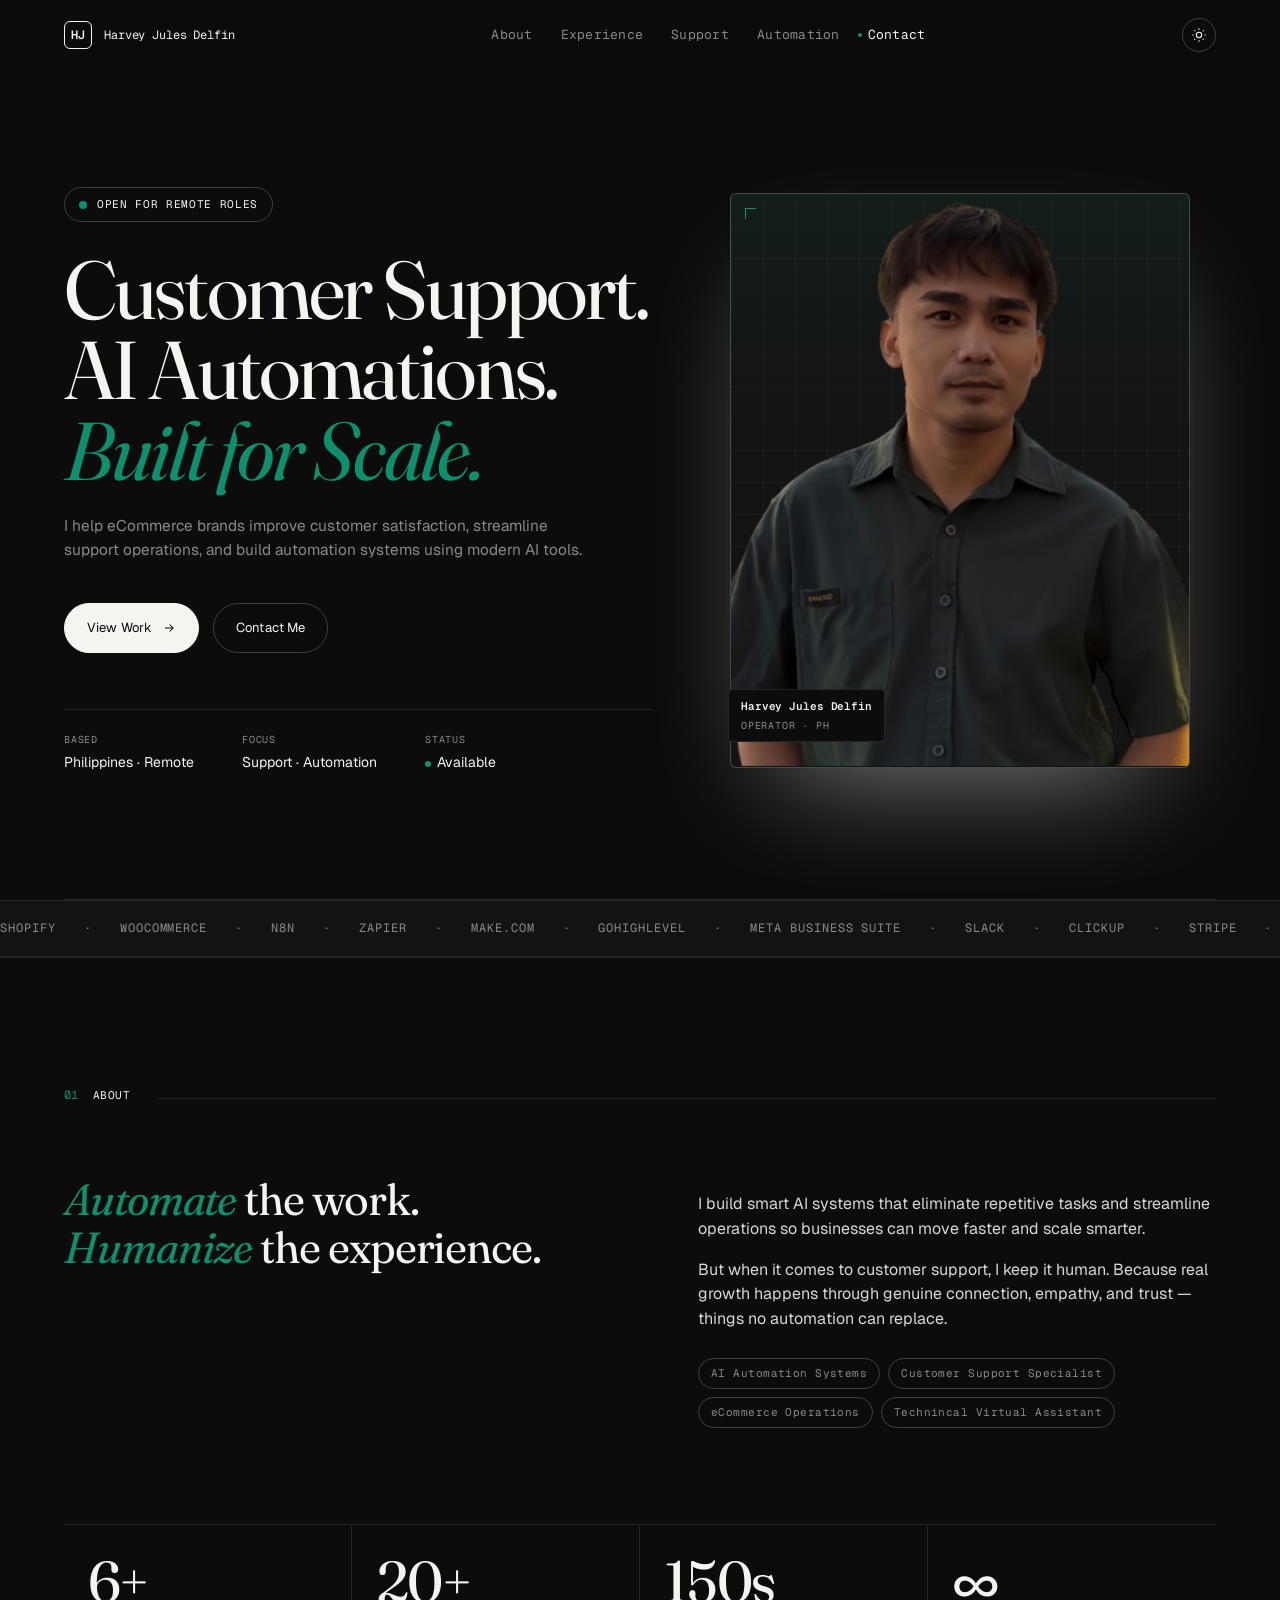
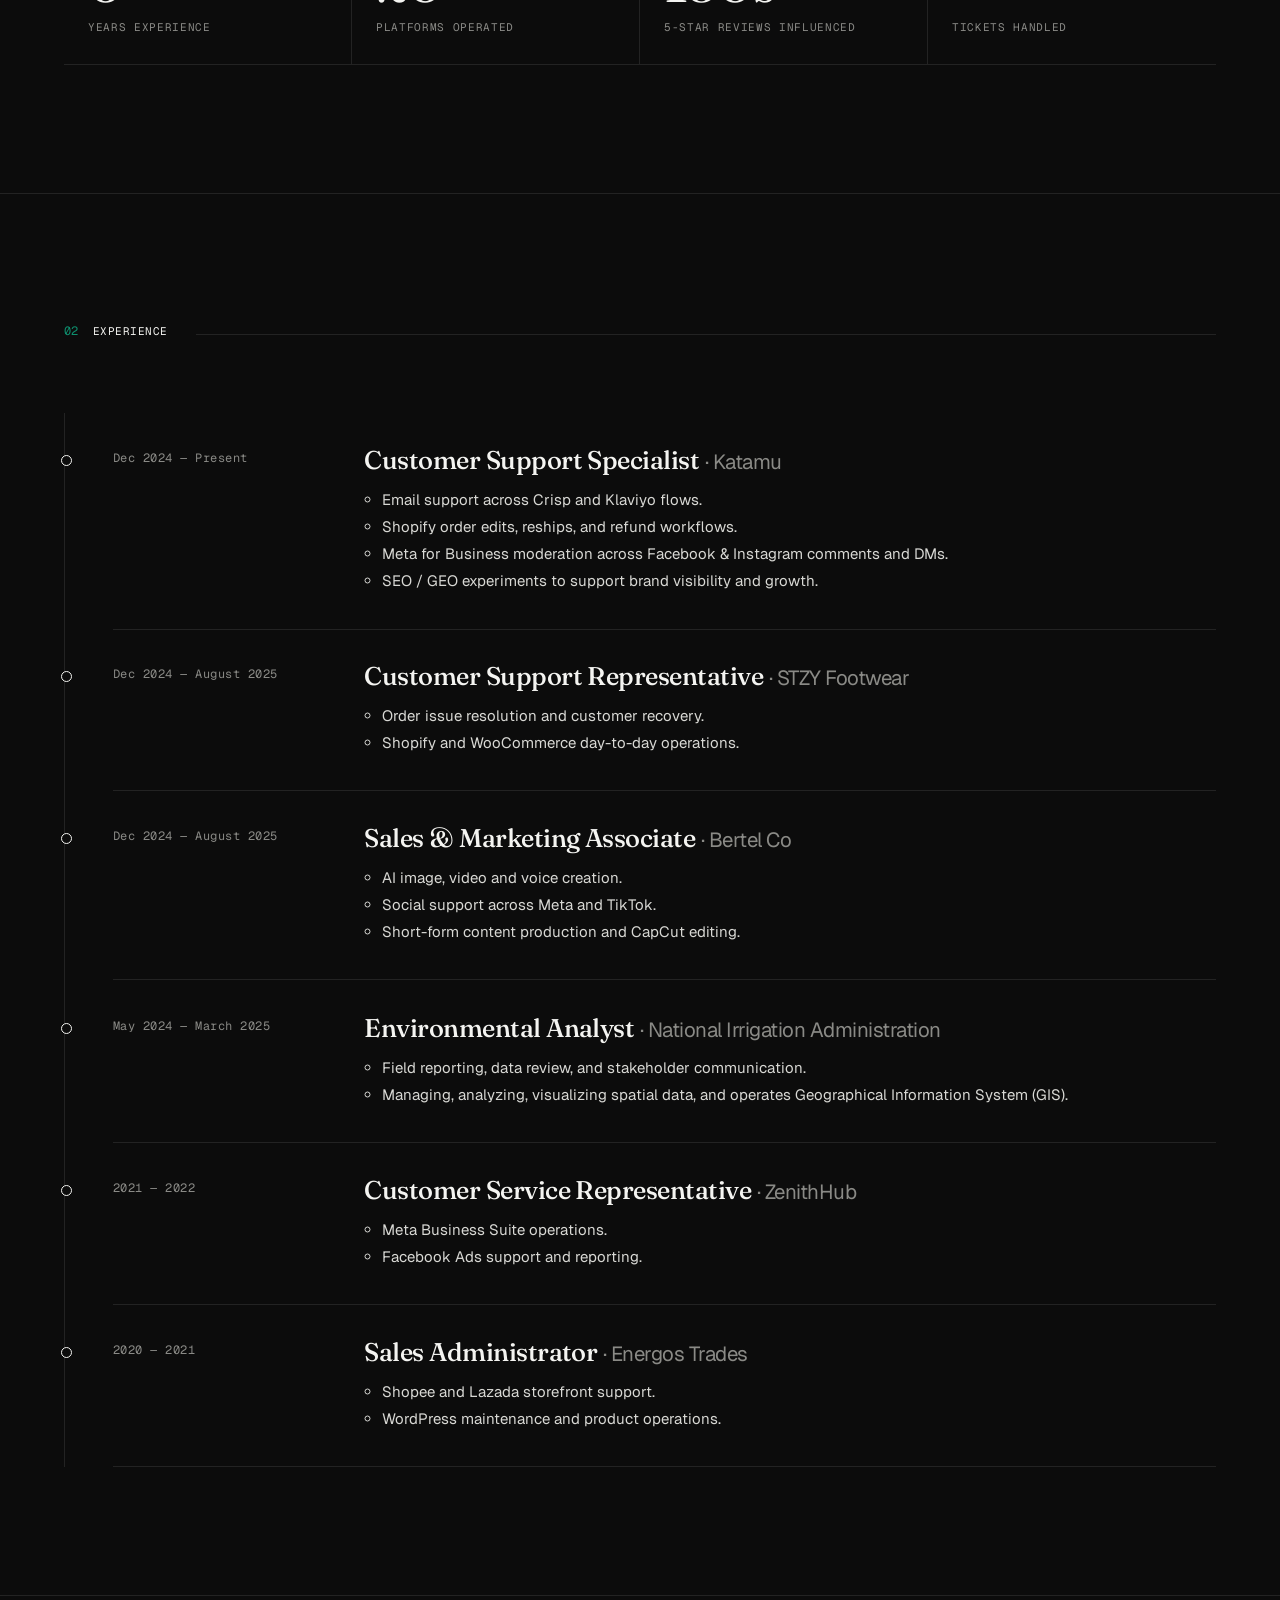
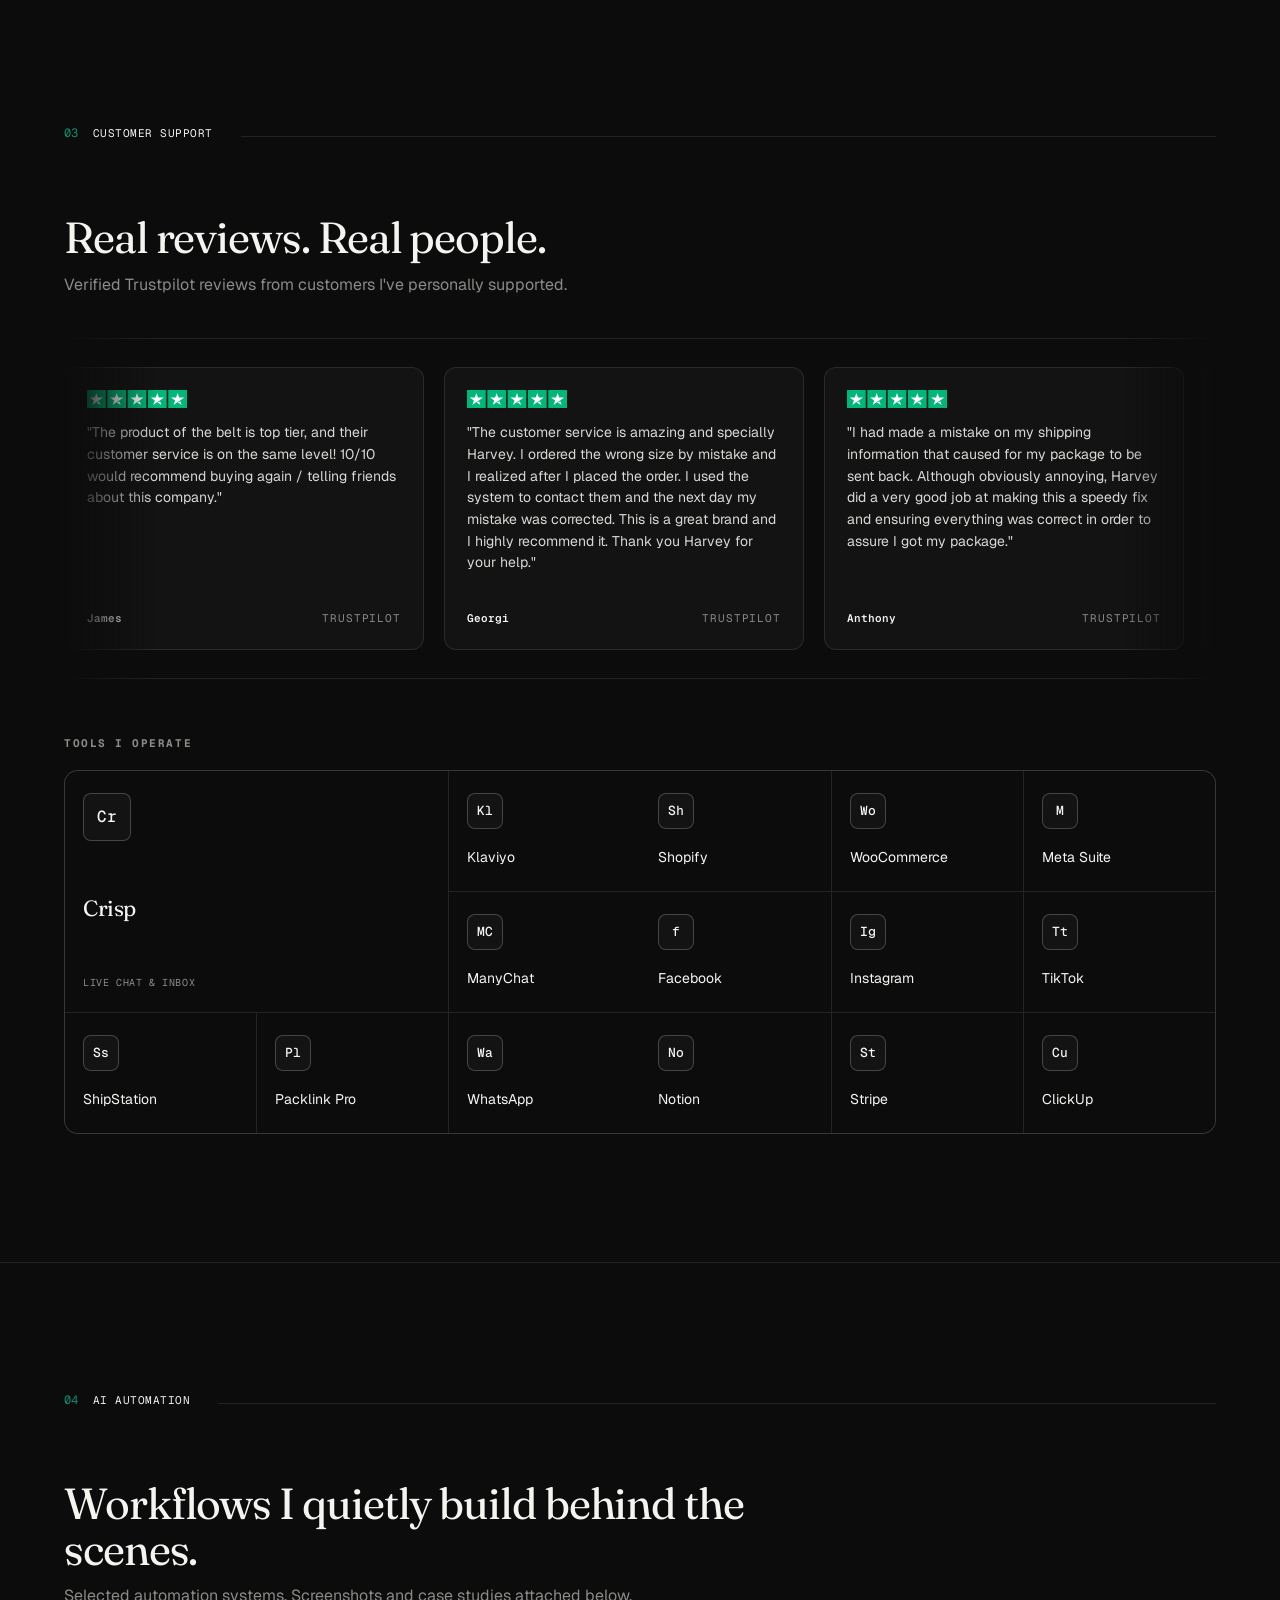
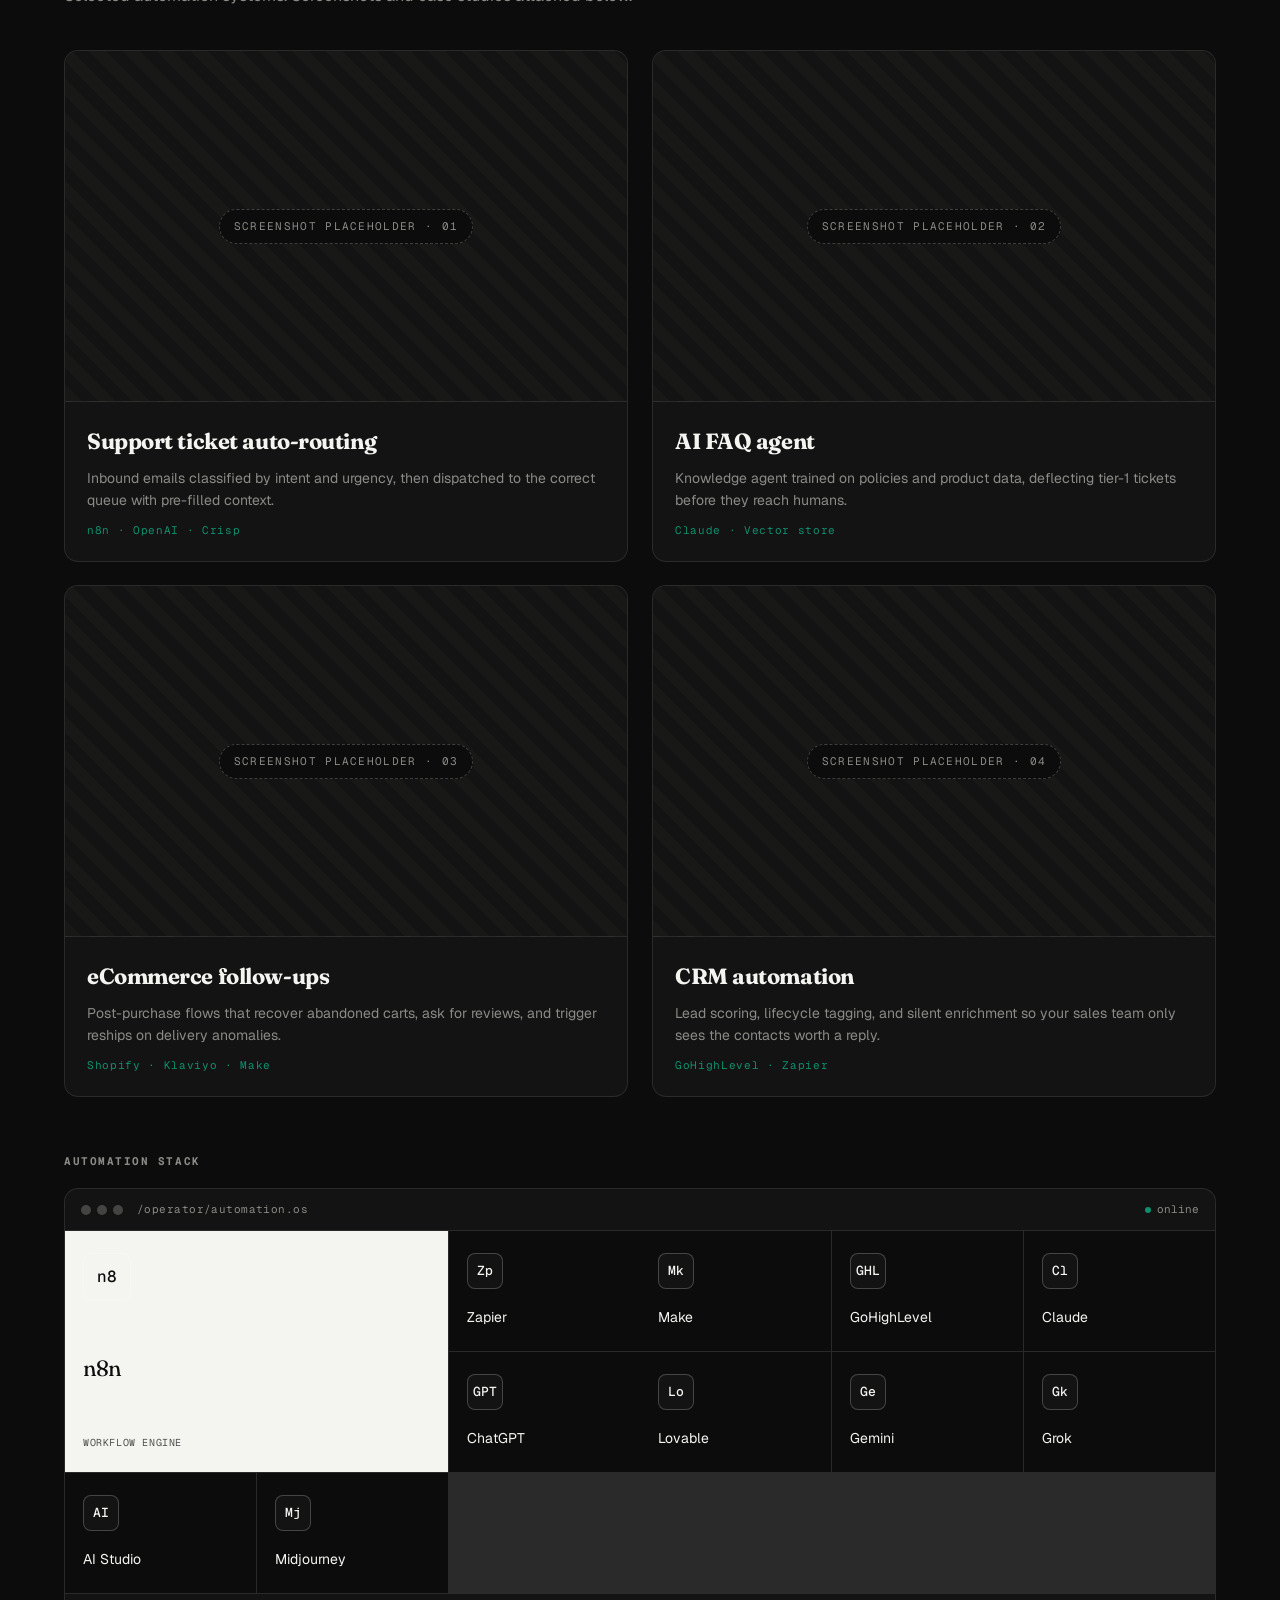
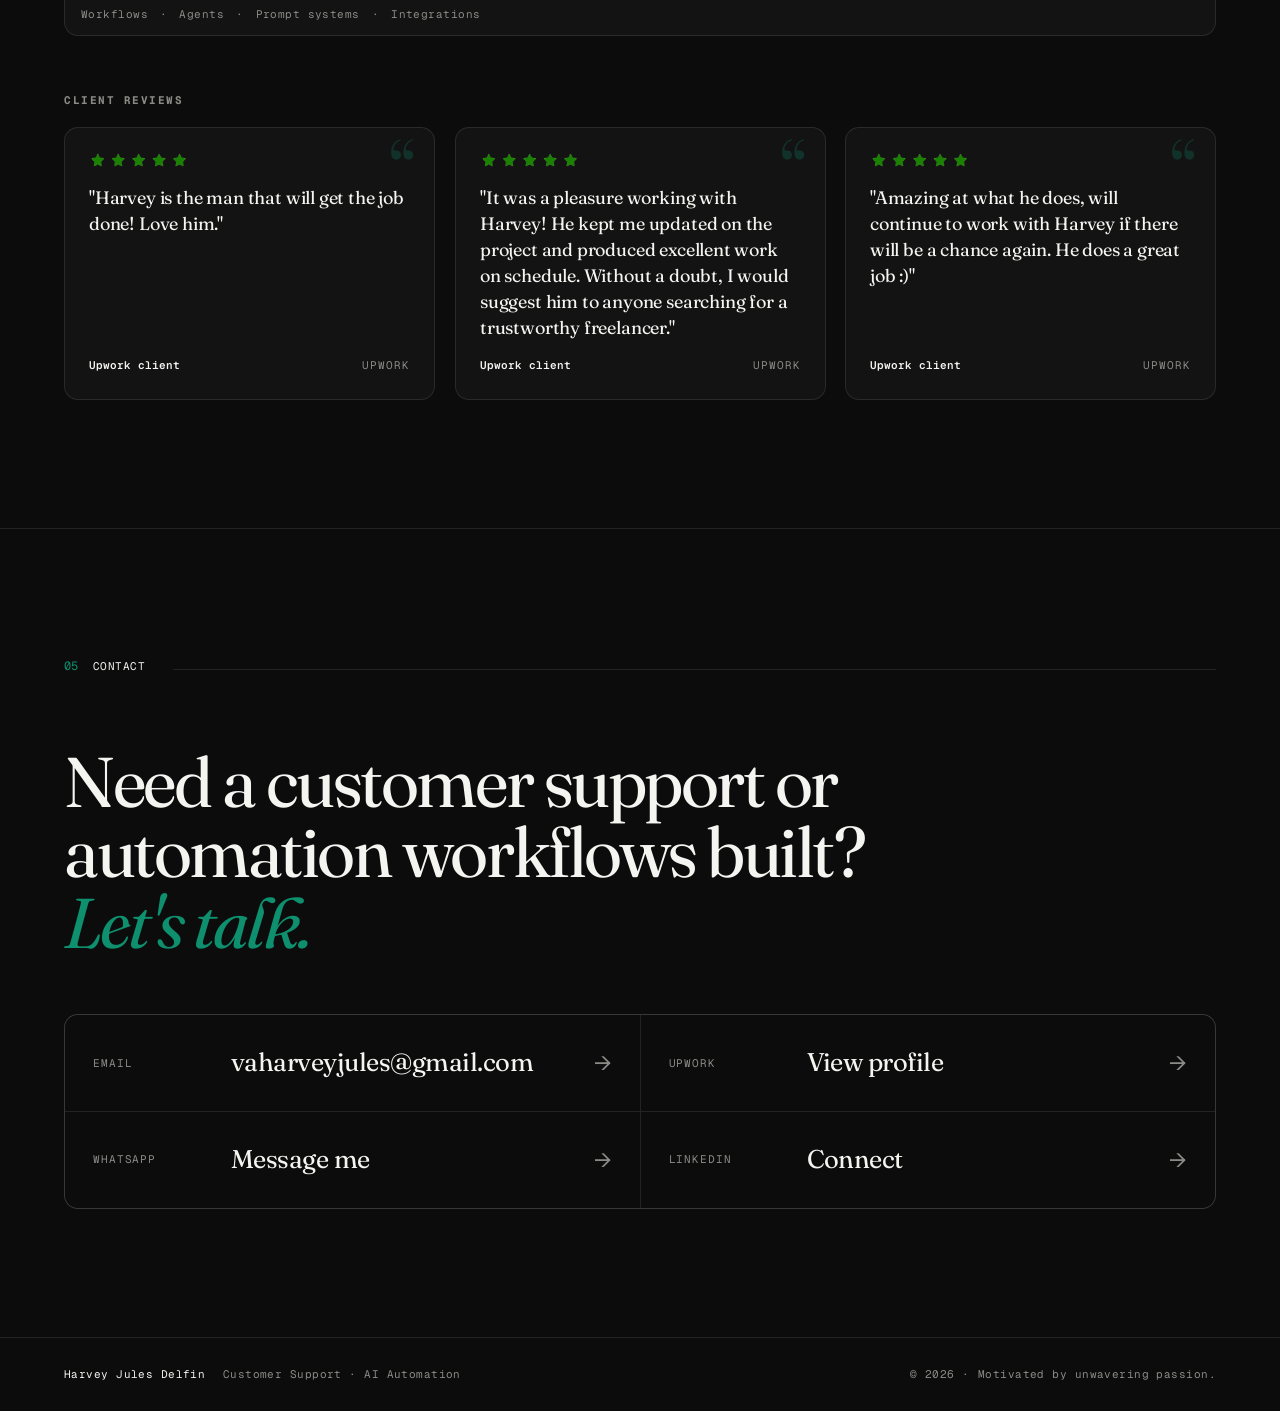
==== index.html @ e27ca197 "Rename portfolio.html to index.html" ====
<!doctype html>
<html lang="en" data-theme="dark">
<head>
  <meta charset="utf-8" />
  <meta name="viewport" content="width=device-width,initial-scale=1,viewport-fit=cover" />
  <meta name="theme-color" content="#111111" />
  <title>Harvey Jules Delfin — Customer Support & AI Automation Specialist</title>
  <meta name="description" content="Harvey Jules Delfin — Customer Support Specialist and AI Automations for eCommerce brands. Shopify, WooCommerce, n8n, Zapier, Make, GoHighLevel." />
  <meta name="author" content="Harvey Jules Delfin" />
  <meta property="og:title" content="Harvey Jules Delfin — Support & Automation" />
  <meta property="og:description" content="Customer Support Specialist. AI Automations. Built for Scale." />
  <meta property="og:type" content="website" />
  <meta name="twitter:card" content="summary" />
  <link rel="preconnect" href="https://fonts.googleapis.com" />
  <link rel="preconnect" href="https://fonts.gstatic.com" crossorigin />
  <!-- Geist + Fraunces as Satoshi/Cabinet Grotesk alternatives -->
  <link href="https://fonts.googleapis.com/css2?family=Geist:wght@300;400;500;600;700&family=Geist+Mono:wght@400;500&family=Fraunces:opsz,wght@9..144,300;9..144,400;9..144,500;9..144,600&display=swap" rel="stylesheet" />
  <link rel="stylesheet" href="style.css" />
</head>
<body>

  <!-- Loading intro -->
  <div class="intro" id="intro" aria-hidden="true">
    <div class="intro__inner">
      <span class="intro__tag">Portfolio /</span>
      <span class="intro__name" data-text="Harvey Jules Delfin">Harvey Jules Delfin</span>
      <span class="intro__line"></span>
    </div>
  </div>

  <!-- Grain overlay -->
  <div class="grain" aria-hidden="true"></div>

  <!-- Sticky nav -->
  <header class="nav" id="nav">
    <a href="#home" class="nav__brand" aria-label="Home">
      <span class="nav__brand-mark">HJ</span>
      <span class="nav__brand-name">Harvey Jules Delfin</span>
    </a>
    <nav class="nav__links" aria-label="Primary">
      <a href="#about" data-link>About</a>
      <a href="#experience" data-link>Experience</a>
      <a href="#stack" data-link>Support</a>
      <a href="#automations" data-link>Automation</a>
      <a href="#contact" data-link>Contact</a>
    </nav>
    <div class="nav__right">
      <button class="theme-toggle" id="themeToggle" aria-label="Toggle theme" type="button">
        <svg viewBox="0 0 24 24" width="16" height="16" fill="none" stroke="currentColor" stroke-width="1.6"><circle cx="12" cy="12" r="4"/><path d="M12 2v2M12 20v2M2 12h2M20 12h2M4.9 4.9l1.4 1.4M17.7 17.7l1.4 1.4M4.9 19.1l1.4-1.4M17.7 6.3l1.4-1.4"/></svg>
      </button>
      <button class="nav__menu" id="menuBtn" aria-label="Open menu" aria-expanded="false" type="button">
        <span></span><span></span>
      </button>
    </div>
  </header>

  <!-- Mobile panel -->
  <aside class="mobile-panel" id="mobilePanel" aria-hidden="true">
    <nav>
      <a href="#about" data-link>About</a>
      <a href="#experience" data-link>Experience</a>
      <a href="#stack" data-link>Support</a>
      <a href="#automations" data-link>Automation</a>
      <a href="#contact" data-link>Contact</a>
    </nav>
    <div class="mobile-panel__foot">
      <span>Open for Remote Roles</span>
      <span>PH · UTC+8</span>
    </div>
  </aside>

  <main>

    <!-- HERO -->
    <section class="hero" id="home">
      <div class="hero__left">
        <div class="badge reveal">
          <span class="badge__dot"></span>
          <span>Open for Remote Roles</span>
        </div>
        <h1 class="hero__title reveal">
          Customer Support.<br/>
          AI Automations.<br/>
          <em>Built for Scale.</em>
        </h1>
        <p class="hero__sub reveal">
          I help eCommerce brands improve customer satisfaction, streamline support operations, and build automation systems using modern AI tools.
        </p>
        <div class="hero__ctas reveal">
          <a href="#experience" class="btn btn--primary magnetic"><span>View Work</span><svg viewBox="0 0 24 24" width="14" height="14" fill="none" stroke="currentColor" stroke-width="1.8"><path d="M5 12h14M13 6l6 6-6 6"/></svg></a>
          <a href="#contact" class="btn btn--ghost magnetic"><span>Contact Me</span></a>
        </div>
        <dl class="hero__meta reveal">
          <div><dt>Based</dt><dd>Philippines · Remote</dd></div>
          <div><dt>Focus</dt><dd>Support · Automation</dd></div>
          <div><dt>Status</dt><dd><span class="pulse"></span>Available</dd></div>
        </dl>
      </div>

      <div class="hero__right">
        <div class="portrait">
          <div class="portrait__frame">
            <img src="main.png" alt="Portrait of Harvey Jules Delfin" loading="eager" />
          </div>
          <div class="portrait__caption">
            <span class="portrait__name">Harvey Jules Delfin</span>
            <span class="portrait__role">Operator · PH</span>
          </div>
        </div>
      </div>
    </section>

    <!-- Marquee -->
    <div class="marquee" aria-hidden="true">
      <div class="marquee__track">
        <span>Shopify</span><span>·</span><span>WooCommerce</span><span>·</span><span>n8n</span><span>·</span><span>Zapier</span><span>·</span><span>Make.com</span><span>·</span><span>GoHighLevel</span><span>·</span><span>Meta Business Suite</span><span>·</span><span>Slack</span><span>·</span><span>ClickUp</span><span>·</span><span>Stripe</span><span>·</span>
        <span>Shopify</span><span>·</span><span>WooCommerce</span><span>·</span><span>n8n</span><span>·</span><span>Zapier</span><span>·</span><span>Make.com</span><span>·</span><span>GoHighLevel</span><span>·</span><span>Meta Business Suite</span><span>·</span><span>Slack</span><span>·</span><span>ClickUp</span><span>·</span><span>Stripe</span><span>·</span>
      </div>
    </div>

    <!-- ABOUT -->
    <section class="section" id="about">
      <header class="section__head">
        <span class="section__num">01</span>
        <span class="section__label">About</span>
      </header>

      <div class="about">
        <div class="about__lead reveal">
          <h2><em>Automate</em> the work.<br/><em>Humanize</em> the experience.</h2>
        </div>
        <div class="about__body reveal">
          <p>I build smart AI systems that eliminate repetitive tasks and streamline operations so businesses can move faster and scale smarter.</p>
          <p>But when it comes to customer support, I keep it human. Because real growth happens through genuine connection, empathy, and trust — things no automation can replace.</p>
          <ul class="about__roles">
            <li>AI Automation Systems</li>
            <li>Customer Support Specialist</li>
            <li>eCommerce Operations</li>
            <li>Technincal Virtual Assistant</li>
          </ul>
        </div>
      </div>

      <div class="metrics reveal">
        <div class="metrics__item"><span class="metrics__num">6+</span><span class="metrics__lbl">Years experience</span></div>
        <div class="metrics__item"><span class="metrics__num">20+</span><span class="metrics__lbl">Platforms operated</span></div>
        <div class="metrics__item"><span class="metrics__num">150s</span><span class="metrics__lbl">5-star reviews influenced</span></div>
        <div class="metrics__item"><span class="metrics__num">∞</span><span class="metrics__lbl">Tickets handled</span></div>
      </div>
    </section>

    <!-- EXPERIENCE -->
    <section class="section" id="experience">
      <header class="section__head">
        <span class="section__num">02</span>
        <span class="section__label">Experience</span>
      </header>

      <ol class="timeline">
        <li class="timeline__item reveal">
          <div class="timeline__when">Dec 2024 — Present</div>
          <div class="timeline__body">
            <h3>Customer Support Specialist <span>· Katamu</span></h3>
            <ul>
              <li>Email support across Crisp and Klaviyo flows.</li>
              <li>Shopify order edits, reships, and refund workflows.</li>
              <li>Meta for Business moderation across Facebook & Instagram comments and DMs.</li>
              <li>SEO / GEO experiments to support brand visibility and growth.</li>
            </ul>
          </div>
        </li>
        <li class="timeline__item reveal">
          <div class="timeline__when">Dec 2024 — August 2025</div>
          <div class="timeline__body">
            <h3>Customer Support Representative <span>· STZY Footwear</span></h3>
            <ul>
              <li>Order issue resolution and customer recovery.</li>
              <li>Shopify and WooCommerce day-to-day operations.</li>
            </ul>
          </div>
        </li>
        <li class="timeline__item reveal">
          <div class="timeline__when">Dec 2024 — August 2025</div>
          <div class="timeline__body">
            <h3>Sales & Marketing Associate <span>· Bertel Co</span></h3>
            <ul>
              <li>AI image, video and voice creation.</li>
              <li>Social support across Meta and TikTok.</li>
              <li>Short-form content production and CapCut editing.</li>
            </ul>
          </div>
        </li>
        <li class="timeline__item reveal">
          <div class="timeline__when">May 2024 — March 2025</div>
          <div class="timeline__body">
            <h3>Environmental Analyst <span>· National Irrigation Administration</span></h3>
            <ul>
              <li>Field reporting, data review, and stakeholder communication.</li>
              <li>Managing, analyzing, visualizing spatial data, and operates Geographical Information System (GIS).</li>
            </ul>
          </div>
        </li>
        <li class="timeline__item reveal">
          <div class="timeline__when">2021 — 2022</div>
          <div class="timeline__body">
            <h3>Customer Service Representative <span>· ZenithHub</span></h3>
            <ul>
              <li>Meta Business Suite operations.</li>
              <li>Facebook Ads support and reporting.</li>
            </ul>
          </div>
        </li>
        <li class="timeline__item reveal">
          <div class="timeline__when">2020 — 2021</div>
          <div class="timeline__body">
            <h3>Sales Administrator <span>· Energos Trades</span></h3>
            <ul>
              <li>Shopee and Lazada storefront support.</li>
              <li>WordPress maintenance and product operations.</li>
            </ul>
          </div>
        </li>
      </ol>
    </section>

    <!-- CUSTOMER SUPPORT WORK -->
    <section class="section" id="stack">
      <header class="section__head">
        <span class="section__num">03</span>
        <span class="section__label">Customer Support</span>
      </header>

      <div class="stack__intro reveal">
        <h2>Real reviews. Real people.</h2>
        <p>Verified Trustpilot reviews from customers I've personally supported.</p>
      </div>

      <div class="reviews" data-marquee>
        <div class="reviews__track">
          <!-- Review template — duplicate for marquee loop -->
          <article class="review">
            <img class="review__stars" src="stars-5.svg" alt="5 out of 5 stars" />
            <p class="review__body">"The product of the belt is top tier, and their customer service is on the same level! 10/10 would recommend buying again / telling friends about this company."</p>
            <footer class="review__foot"><span class="review__name">James</span><span class="review__src">Trustpilot</span></footer>
          </article>
          <article class="review">
            <img class="review__stars" src="stars-5.svg" alt="5 out of 5 stars" />
            <p class="review__body">"The customer service is amazing and specially Harvey. I ordered the wrong size by mistake and I realized after I placed the order. I used the system to contact them and the next day my mistake was corrected. This is a great brand and I highly recommend it. Thank you Harvey for your help."</p>
            <footer class="review__foot"><span class="review__name">Georgi</span><span class="review__src">Trustpilot</span></footer>
          </article>
          <article class="review">
            <img class="review__stars" src="stars-5.svg" alt="5 out of 5 stars" />
            <p class="review__body">"I had made a mistake on my shipping information that caused for my package to be sent back. Although obviously annoying, Harvey did a very good job at making this a speedy fix and ensuring everything was correct in order to assure I got my package."</p>
            <footer class="review__foot"><span class="review__name">Anthony</span><span class="review__src">Trustpilot</span></footer>
          </article>
          <article class="review">
            <img class="review__stars" src="stars-5.svg" alt="5 out of 5 stars" />
            <p class="review__body">"The customer service was absolutely excellent, truly going above and beyond. It made the whole process so simple and stress-free. And the product itself? Simply great, exceeding all my expectations. I'm incredibly happy with my purchase."</p>
            <footer class="review__foot"><span class="review__name">Lu</span><span class="review__src">Trustpilot</span></footer>
          </article>
          <article class="review">
            <img class="review__stars" src="stars-5.svg" alt="5 out of 5 stars" />
            <p class="review__body">"I'm very happy with both the product and the customer service. The exchange process was smooth and hassle-free. Customer service was responsive, helpful, and guided me through the entire process. Overall, a great experience."</p>
            <footer class="review__foot"><span class="review__name">Jorge</span><span class="review__src">Trustpilot</span></footer>
          </article>
          <article class="review">
            <img class="review__stars" src="stars-5.svg" alt="5 out of 5 stars" />
            <p class="review__body">"It's rare to come across customer service like this nowadays. Their customer service was professional, kind, and clearly cared about making sure I had a good experience. This company truly has great customer service, and people like them make a huge difference. I wouldn't hesitate to shop with them again and highly recommend them to anyone!"</p>
            <footer class="review__foot"><span class="review__name">Juan</span><span class="review__src">Trustpilot</span></footer>
          </article>
          <article class="review">
            <img class="review__stars" src="stars-5.svg" alt="5 out of 5 stars" />
            <p class="review__body">"Phenomenal customer service, very patient and understanding and quick responses! Absolutely recommend for anyone."</p>
            <footer class="review__foot"><span class="review__name">Tre</span><span class="review__src">Trustpilot</span></footer>
          </article>
          <article class="review">
            <img class="review__stars" src="stars-5.svg" alt="5 out of 5 stars" />
            <p class="review__body">"Amazing customer service and a genuine care for customers."</p>
            <footer class="review__foot"><span class="review__name">Austin</span><span class="review__src">Trustpilot</span></footer>
          </article>
        </div>
      </div>

      <h3 class="stack__group reveal">Tools I operate</h3>
      <div class="bento bento--support">
        <a class="tile tile--lg reveal" data-name="Crisp"><span class="tile__logo">Cr</span><span class="tile__name">Crisp</span><span class="tile__role">Live chat & inbox</span></a>
        <a class="tile reveal" data-name="Klaviyo"><span class="tile__logo">Kl</span><span class="tile__name">Klaviyo</span></a>
        <a class="tile reveal" data-name="Shopify"><span class="tile__logo">Sh</span><span class="tile__name">Shopify</span></a>
        <a class="tile reveal" data-name="WooCommerce"><span class="tile__logo">Wo</span><span class="tile__name">WooCommerce</span></a>
        <a class="tile reveal" data-name="Meta Business Suite"><span class="tile__logo">M</span><span class="tile__name">Meta Suite</span></a>
        <a class="tile reveal" data-name="ManyChat"><span class="tile__logo">MC</span><span class="tile__name">ManyChat</span></a>
        <a class="tile reveal" data-name="Facebook"><span class="tile__logo">f</span><span class="tile__name">Facebook</span></a>
        <a class="tile reveal" data-name="Instagram"><span class="tile__logo">Ig</span><span class="tile__name">Instagram</span></a>
        <a class="tile reveal" data-name="TikTok"><span class="tile__logo">Tt</span><span class="tile__name">TikTok</span></a>
        <a class="tile reveal" data-name="ShipStation"><span class="tile__logo">Ss</span><span class="tile__name">ShipStation</span></a>
        <a class="tile reveal" data-name="Packlink Pro"><span class="tile__logo">Pl</span><span class="tile__name">Packlink Pro</span></a>
        <a class="tile reveal" data-name="WhatsApp"><span class="tile__logo">Wa</span><span class="tile__name">WhatsApp</span></a>
        <a class="tile reveal" data-name="Notion"><span class="tile__logo">No</span><span class="tile__name">Notion</span></a>
        <a class="tile reveal" data-name="Stripe"><span class="tile__logo">St</span><span class="tile__name">Stripe</span></a>
        <a class="tile reveal" data-name="ClickUp"><span class="tile__logo">Cu</span><span class="tile__name">ClickUp</span></a>
      </div>
    </section>

    <!-- AI AUTOMATION WORK -->
    <section class="section" id="automations">
      <header class="section__head">
        <span class="section__num">04</span>
        <span class="section__label">AI Automation</span>
      </header>

      <div class="stack__intro reveal">
        <h2>Workflows I quietly build behind the scenes.</h2>
        <p>Selected automation systems. Screenshots and case studies attached below.</p>
      </div>

      <!-- Workflow screenshot placeholders — drop images into /public/workflows/ later -->
      <div class="workflows">
        <figure class="workflow reveal">
          <div class="workflow__shot" data-placeholder="Workflow screenshot 01">
            <!-- <img src="workflows/workflow-01.png" alt="Support ticket auto-routing workflow" /> -->
            <span class="workflow__hint">Screenshot placeholder · 01</span>
          </div>
          <figcaption>
            <h3>Support ticket auto-routing</h3>
            <p>Inbound emails classified by intent and urgency, then dispatched to the correct queue with pre-filled context.</p>
            <span class="workflow__tag">n8n · OpenAI · Crisp</span>
          </figcaption>
        </figure>

        <figure class="workflow reveal">
          <div class="workflow__shot" data-placeholder="Workflow screenshot 02">
            <span class="workflow__hint">Screenshot placeholder · 02</span>
          </div>
          <figcaption>
            <h3>AI FAQ agent</h3>
            <p>Knowledge agent trained on policies and product data, deflecting tier-1 tickets before they reach humans.</p>
            <span class="workflow__tag">Claude · Vector store</span>
          </figcaption>
        </figure>

        <figure class="workflow reveal">
          <div class="workflow__shot" data-placeholder="Workflow screenshot 03">
            <span class="workflow__hint">Screenshot placeholder · 03</span>
          </div>
          <figcaption>
            <h3>eCommerce follow-ups</h3>
            <p>Post-purchase flows that recover abandoned carts, ask for reviews, and trigger reships on delivery anomalies.</p>
            <span class="workflow__tag">Shopify · Klaviyo · Make</span>
          </figcaption>
        </figure>

        <figure class="workflow reveal">
          <div class="workflow__shot" data-placeholder="Workflow screenshot 04">
            <span class="workflow__hint">Screenshot placeholder · 04</span>
          </div>
          <figcaption>
            <h3>CRM automation</h3>
            <p>Lead scoring, lifecycle tagging, and silent enrichment so your sales team only sees the contacts worth a reply.</p>
            <span class="workflow__tag">GoHighLevel · Zapier</span>
          </figcaption>
        </figure>
      </div>

      <h3 class="stack__group reveal">Automation stack</h3>
      <div class="dashboard">
        <div class="dashboard__head">
          <div class="dashboard__dots"><span></span><span></span><span></span></div>
          <span class="dashboard__title">/operator/automation.os</span>
          <span class="dashboard__status"><span class="pulse"></span>online</span>
        </div>
        <div class="bento bento--auto">
          <a class="tile tile--accent tile--lg reveal" data-name="n8n"><span class="tile__logo">n8</span><span class="tile__name">n8n</span><span class="tile__role">Workflow engine</span></a>
          <a class="tile reveal" data-name="Zapier"><span class="tile__logo">Zp</span><span class="tile__name">Zapier</span></a>
          <a class="tile reveal" data-name="Make.com"><span class="tile__logo">Mk</span><span class="tile__name">Make</span></a>
          <a class="tile reveal" data-name="GoHighLevel"><span class="tile__logo">GHL</span><span class="tile__name">GoHighLevel</span></a>
          <a class="tile reveal" data-name="Claude"><span class="tile__logo">Cl</span><span class="tile__name">Claude</span></a>
          <a class="tile reveal" data-name="ChatGPT"><span class="tile__logo">GPT</span><span class="tile__name">ChatGPT</span></a>
          <a class="tile reveal" data-name="Lovable"><span class="tile__logo">Lo</span><span class="tile__name">Lovable</span></a>
          <a class="tile reveal" data-name="Gemini"><span class="tile__logo">Ge</span><span class="tile__name">Gemini</span></a>
          <a class="tile reveal" data-name="Grok"><span class="tile__logo">Gk</span><span class="tile__name">Grok</span></a>
          <a class="tile reveal" data-name="Google AI Studio"><span class="tile__logo">AI</span><span class="tile__name">AI Studio</span></a>
          <a class="tile reveal" data-name="Midjourney"><span class="tile__logo">Mj</span><span class="tile__name">Midjourney</span></a>
        </div>
        <div class="dashboard__foot">
          <span>Workflows</span><span>·</span><span>Agents</span><span>·</span><span>Prompt systems</span><span>·</span><span>Integrations</span>
        </div>
      </div>

      <!-- CLIENT REVIEWS — Upwork -->
      <h3 class="stack__group reveal">Client reviews</h3>
      <div class="client-reviews">
        <article class="creview reveal">
          <img class="review__stars" src="stars-upwork.png" alt="5 out of 5 stars" />
          <p class="creview__body">"Harvey is the man that will get the job done! Love him."</p>
          <footer class="review__foot"><span class="review__name">Upwork client</span><span class="review__src">Upwork</span></footer>
        </article>
        <article class="creview reveal">
          <img class="review__stars" src="stars-upwork.png" alt="5 out of 5 stars" />
          <p class="creview__body">"It was a pleasure working with Harvey! He kept me updated on the project and produced excellent work on schedule. Without a doubt, I would suggest him to anyone searching for a trustworthy freelancer."</p>
          <footer class="review__foot"><span class="review__name">Upwork client</span><span class="review__src">Upwork</span></footer>
        </article>
        <article class="creview reveal">
          <img class="review__stars" src="stars-upwork.png" alt="5 out of 5 stars" />
          <p class="creview__body">"Amazing at what he does, will continue to work with Harvey if there will be a chance again. He does a great job :)"</p>
          <footer class="review__foot"><span class="review__name">Upwork client</span><span class="review__src">Upwork</span></footer>
        </article>
      </div>
    </section>

    <!-- CONTACT -->
    <section class="section section--contact" id="contact">
      <header class="section__head">
        <span class="section__num">05</span>
        <span class="section__label">Contact</span>
      </header>

      <div class="contact reveal">
        <h2 class="contact__title">
          Need a customer support or<br/>
          automation workflows built? <br><em>Let's talk.</em>
        </h2>
        <div class="contact__grid">
          <a class="contact__card magnetic" href="mailto:vaharveyjules@gmail.com">
            <span class="contact__lbl">Email</span>
            <span class="contact__val">vaharveyjules@gmail.com</span>
            <span class="contact__arrow">→</span>
          </a>
          <a class="contact__card magnetic" href="https://www.upwork.com/freelancers/~01aeee0beda957bb62" target="_blank" rel="noopener">
            <span class="contact__lbl">Upwork</span>
            <span class="contact__val">View profile</span>
            <span class="contact__arrow">→</span>
          </a>
          <a class="contact__card magnetic" href="https://wa.me/" target="_blank" rel="noopener">
            <span class="contact__lbl">WhatsApp</span>
            <span class="contact__val">Message me</span>
            <span class="contact__arrow">→</span>
          </a>
          <a class="contact__card magnetic" href="https://www.linkedin.com/" target="_blank" rel="noopener">
            <span class="contact__lbl">LinkedIn</span>
            <span class="contact__val">Connect</span>
            <span class="contact__arrow">→</span>
          </a>
        </div>
      </div>
    </section>

    <footer class="footer">
      <div>
        <span class="footer__name">Harvey Jules Delfin</span>
        <span class="footer__role">Customer Support · AI Automation</span>
      </div>
      <div class="footer__meta">
        <span>© <span id="year"></span></span>
        <span>·</span>
        <span>Motivated by unwavering passion.</span>
      </div>
    </footer>

  </main>

  <script src="script.js" defer></script>
</body>
</html>
---- style.css ----
/* ============================================================
   Harvey Jules D. Delfin — Portfolio
   Editorial-tech minimalist. Black/white + single accent.
   ============================================================ */

:root {
  /* Palette */
  --bg: #F7F7F5;          /* warm white */
  --fg: #111111;          /* off-black */
  --fg-soft: #2a2a2a;
  --muted: #6b6b6b;
  --line: rgba(17,17,17,0.12);
  --line-strong: rgba(17,17,17,0.22);
  --surface: #ffffff;
  --surface-2: #f1f0ec;
  --accent: #0E8F6E;       /* muted emerald — single accent */
  --accent-ink: #ffffff;

  /* Type */
  --font-sans: "Geist", ui-sans-serif, system-ui, -apple-system, "Segoe UI", sans-serif;
  --font-display: "Fraunces", "Geist", Georgia, serif;
  --font-mono: "Geist Mono", ui-monospace, "SF Mono", Menlo, monospace;

  /* Geometry */
  --radius: 14px;
  --radius-sm: 10px;
  --pad-x: clamp(20px, 5vw, 80px);
  --max: 1320px;

  /* Motion */
  --ease: cubic-bezier(.2,.7,.2,1);
}

[data-theme="dark"] {
  --bg: #0c0c0c;
  --fg: #f4f4f1;
  --fg-soft: #d8d8d4;
  --muted: #8a8a86;
  --line: rgba(244,244,241,0.10);
  --line-strong: rgba(244,244,241,0.22);
  --surface: #131313;
  --surface-2: #181817;
  --accent: #0E8F6E;
  --accent-ink: #ffffff;
}

* { box-sizing: border-box; }
html, body { margin: 0; padding: 0; }
html { scroll-behavior: smooth; }
body {
  font-family: var(--font-sans);
  background: var(--bg);
  color: var(--fg);
  -webkit-font-smoothing: antialiased;
  text-rendering: optimizeLegibility;
  font-size: 16px;
  line-height: 1.55;
  transition: background .5s var(--ease), color .5s var(--ease);
  overflow-x: hidden;
}
a { color: inherit; text-decoration: none; }
img, svg { display: block; max-width: 100%; }
em { font-family: var(--font-display); font-style: italic; font-weight: 400; }

/* ===== Grain ===== */
.grain {
  pointer-events: none;
  position: fixed; inset: 0;
  z-index: 1;
  opacity: .06;
  mix-blend-mode: overlay;
  background-image: url("data:image/svg+xml;utf8,<svg xmlns='http://www.w3.org/2000/svg' width='160' height='160'><filter id='n'><feTurbulence type='fractalNoise' baseFrequency='0.9' numOctaves='2' stitchTiles='stitch'/><feColorMatrix values='0 0 0 0 0  0 0 0 0 0  0 0 0 0 0  0 0 0 1 0'/></filter><rect width='100%' height='100%' filter='url(%23n)'/></svg>");
}
[data-theme="dark"] .grain { opacity: .09; mix-blend-mode: screen; }

/* ===== Intro ===== */
.intro {
  position: fixed; inset: 0;
  background: var(--bg);
  z-index: 100;
  display: grid; place-items: center;
  transition: opacity .8s var(--ease), visibility .8s;
}
.intro.is-done { opacity: 0; visibility: hidden; }
.intro__inner { display: flex; align-items: baseline; gap: 14px; padding: 0 24px; }
.intro__tag { font-family: var(--font-mono); font-size: 12px; color: var(--muted); letter-spacing: .04em; }
.intro__name {
  font-family: var(--font-display);
  font-size: clamp(28px, 5vw, 56px);
  font-weight: 500;
  letter-spacing: -.02em;
  position: relative;
  overflow: hidden;
  white-space: nowrap;
}
.intro__name::after {
  content: ""; position: absolute; inset: 0;
  background: var(--bg);
  transform: translateX(0);
  animation: introWipe 1.2s .2s var(--ease) forwards;
}
.intro__line {
  width: 0; height: 1px; background: var(--fg);
  animation: introLine 1s 1.1s var(--ease) forwards;
}
@keyframes introWipe { to { transform: translateX(101%); } }
@keyframes introLine { to { width: 80px; } }

/* ===== Nav ===== */
.nav {
  position: fixed; top: 0; left: 0; right: 0;
  z-index: 50;
  display: flex; align-items: center; justify-content: space-between;
  padding: 18px var(--pad-x);
  border-bottom: 1px solid transparent;
  background: color-mix(in oklab, var(--bg) 70%, transparent);
  backdrop-filter: blur(14px);
  -webkit-backdrop-filter: blur(14px);
  transition: border-color .3s var(--ease), padding .3s var(--ease), background .3s;
}
.nav.is-scrolled { border-color: var(--line); padding-top: 12px; padding-bottom: 12px; }

.nav__brand { display: flex; align-items: center; gap: 12px; font-family: var(--font-mono); font-size: 12px; }
.nav__brand-mark {
  width: 28px; height: 28px; border: 1px solid var(--fg); border-radius: 6px;
  display: grid; place-items: center; font-weight: 600; letter-spacing: -.02em;
}
.nav__brand-name { color: var(--fg); letter-spacing: -.01em; }

.nav__links { display: flex; gap: 28px; }
.nav__links a {
  font-size: 13px; color: var(--muted); position: relative;
  transition: color .25s var(--ease);
  font-family: var(--font-mono); letter-spacing: .02em;
}
.nav__links a::before {
  content: ""; position: absolute; left: -10px; top: 50%;
  width: 4px; height: 4px; border-radius: 50%;
  background: var(--accent); transform: translateY(-50%) scale(0);
  transition: transform .25s var(--ease);
}
.nav__links a:hover { color: var(--fg); }
.nav__links a.is-active { color: var(--fg); }
.nav__links a.is-active::before { transform: translateY(-50%) scale(1); }

.nav__right { display: flex; align-items: center; gap: 10px; }
.theme-toggle {
  width: 34px; height: 34px; border-radius: 50%;
  border: 1px solid var(--line-strong); background: transparent;
  color: var(--fg); display: grid; place-items: center; cursor: pointer;
  transition: transform .3s var(--ease), border-color .3s, background .3s;
}
.theme-toggle:hover { transform: rotate(20deg); border-color: var(--fg); }

.nav__menu {
  display: none;
  width: 38px; height: 38px; border-radius: 8px;
  border: 1px solid var(--line-strong); background: transparent;
  cursor: pointer; padding: 0;
  flex-direction: column; align-items: center; justify-content: center; gap: 5px;
}
.nav__menu span { width: 16px; height: 1.5px; background: var(--fg); transition: transform .3s var(--ease), opacity .3s; }
.nav__menu[aria-expanded="true"] span:nth-child(1) { transform: translateY(3px) rotate(45deg); }
.nav__menu[aria-expanded="true"] span:nth-child(2) { transform: translateY(-3px) rotate(-45deg); }

/* Mobile panel */
.mobile-panel {
  position: fixed; inset: 0 0 0 auto; width: min(86vw, 380px);
  background: var(--surface); border-left: 1px solid var(--line);
  z-index: 49; transform: translateX(100%);
  transition: transform .5s var(--ease);
  display: flex; flex-direction: column; justify-content: space-between;
  padding: 88px 28px 28px;
}
.mobile-panel.is-open { transform: translateX(0); }
.mobile-panel nav { display: flex; flex-direction: column; gap: 18px; }
.mobile-panel nav a {
  font-family: var(--font-display); font-size: 32px; letter-spacing: -.02em;
}
.mobile-panel__foot {
  display: flex; justify-content: space-between;
  font-family: var(--font-mono); font-size: 11px; color: var(--muted);
  border-top: 1px solid var(--line); padding-top: 18px;
}

/* ===== Layout ===== */
main { position: relative; z-index: 2; }
.section {
  padding: clamp(80px, 10vw, 140px) var(--pad-x);
  max-width: var(--max); margin: 0 auto;
  border-top: 1px solid var(--line);
}
.section__head {
  display: flex; align-items: baseline; gap: 14px;
  margin-bottom: clamp(40px, 6vw, 72px);
  font-family: var(--font-mono); font-size: 12px;
  color: var(--muted); letter-spacing: .04em;
}
.section__num { color: var(--accent); }
.section__label { color: var(--fg); text-transform: uppercase; font-size: 11px; }
.section__head::after {
  content: ""; flex: 1; height: 1px; background: var(--line); margin-left: 14px;
}

/* ===== Hero ===== */
.hero {
  min-height: 100vh;
  display: grid;
  grid-template-columns: 1.15fr 1fr;
  align-items: center;
  padding: 140px var(--pad-x) 80px;
  max-width: var(--max);
  margin: 0 auto;
  gap: clamp(24px, 4vw, 60px);
  position: relative;
}
.hero::after {
  content: ""; position: absolute; left: var(--pad-x); right: var(--pad-x); bottom: 0;
  height: 1px; background: var(--line);
}

.badge {
  display: inline-flex; align-items: center; gap: 10px;
  padding: 8px 14px; border: 1px solid var(--line-strong);
  border-radius: 999px;
  font-family: var(--font-mono); font-size: 11px;
  letter-spacing: .06em; text-transform: uppercase;
  margin-bottom: 28px;
}
.badge__dot {
  width: 8px; height: 8px; border-radius: 50%; background: var(--accent);
  box-shadow: 0 0 0 0 color-mix(in oklab, var(--accent) 60%, transparent);
  animation: ping 2.4s var(--ease) infinite;
}
@keyframes ping {
  0%   { box-shadow: 0 0 0 0 color-mix(in oklab, var(--accent) 60%, transparent); }
  70%  { box-shadow: 0 0 0 10px color-mix(in oklab, var(--accent) 0%, transparent); }
  100% { box-shadow: 0 0 0 0 color-mix(in oklab, var(--accent) 0%, transparent); }
}

.hero__title {
  font-family: var(--font-display);
  font-weight: 400;
  font-size: clamp(40px, 6.4vw, 92px);
  line-height: .98;
  letter-spacing: -.035em;
  margin: 0 0 24px;
}
.hero__title em { color: var(--accent); }

.hero__sub {
  font-size: clamp(15px, 1.2vw, 18px);
  color: var(--muted);
  max-width: 52ch;
  margin: 0 0 40px;
}

.hero__ctas { display: flex; gap: 14px; flex-wrap: wrap; margin-bottom: 56px; }
.btn {
  display: inline-flex; align-items: center; gap: 10px;
  padding: 14px 22px; border-radius: 999px;
  font-size: 13px; letter-spacing: .01em;
  border: 1px solid var(--fg);
  transition: transform .3s var(--ease), background .3s, color .3s;
  will-change: transform;
}
.btn--primary { background: var(--fg); color: var(--bg); }
.btn--primary:hover { background: var(--accent); border-color: var(--accent); color: var(--accent-ink); }
.btn--ghost { background: transparent; color: var(--fg); border-color: var(--line-strong); }
.btn--ghost:hover { border-color: var(--fg); }

.hero__meta {
  display: flex; gap: clamp(18px, 4vw, 48px);
  margin: 0;
  border-top: 1px solid var(--line);
  padding-top: 22px;
}
.hero__meta div { display: flex; flex-direction: column; gap: 4px; }
.hero__meta dt { font-family: var(--font-mono); font-size: 10px; color: var(--muted); letter-spacing: .08em; text-transform: uppercase; }
.hero__meta dd { margin: 0; font-size: 14px; }
.pulse {
  display: inline-block; width: 6px; height: 6px; border-radius: 50%;
  background: var(--accent); margin-right: 6px;
  animation: pulse 1.6s var(--ease) infinite;
}
@keyframes pulse { 50% { opacity: .35; transform: scale(.85); } }

/* Hero ecosystem */
.hero__right {
  position: relative;
  height: clamp(380px, 60vh, 620px);
}
.ecosystem {
  position: absolute; inset: 0;
  display: grid; place-items: center;
}
.ecosystem__core {
  width: 96px; height: 96px; border-radius: 50%;
  background: var(--fg); color: var(--bg);
  display: flex; flex-direction: column; align-items: center; justify-content: center;
  font-family: var(--font-display); font-size: 28px; letter-spacing: -.03em;
  z-index: 3;
  box-shadow: 0 30px 80px -30px color-mix(in oklab, var(--fg) 50%, transparent);
}
.ecosystem__core small { font-family: var(--font-mono); font-size: 9px; letter-spacing: .12em; opacity: .6; margin-top: 4px; text-transform: uppercase; }

.ecosystem__orbit {
  position: absolute; list-style: none; margin: 0; padding: 0;
  border: 1px dashed var(--line-strong); border-radius: 50%;
  display: grid; place-items: center;
  animation: orbit 40s linear infinite;
}
.ecosystem__orbit li {
  position: absolute;
  width: 56px; height: 56px; border-radius: 50%;
  background: var(--surface); border: 1px solid var(--line-strong);
  display: grid; place-items: center;
  font-family: var(--font-mono); font-size: 13px; font-weight: 500;
  letter-spacing: -.02em;
  animation: orbitCounter 40s linear infinite;
  transition: transform .3s var(--ease), border-color .3s;
}
.ecosystem__orbit li::after {
  content: attr(data-tool);
  position: absolute; bottom: -22px; font-family: var(--font-mono);
  font-size: 10px; color: var(--muted); white-space: nowrap;
  opacity: 0; transition: opacity .25s;
}
.ecosystem__orbit li:hover { border-color: var(--accent); transform: scale(1.1); }
.ecosystem__orbit li:hover::after { opacity: 1; }

.ecosystem__orbit--1 { width: 240px; height: 240px; }
.ecosystem__orbit--2 { width: 380px; height: 380px; animation-duration: 60s; animation-direction: reverse; }
.ecosystem__orbit--3 { width: 520px; height: 520px; animation-duration: 80s; }
.ecosystem__orbit--2 li { animation-duration: 60s; animation-direction: normal; }
.ecosystem__orbit--3 li { animation-duration: 80s; animation-direction: reverse; }

/* place orbit children evenly */
.ecosystem__orbit--1 li:nth-child(1) { transform: rotate(0deg) translateX(120px) rotate(0deg); }
.ecosystem__orbit--1 li:nth-child(2) { transform: rotate(60deg) translateX(120px) rotate(-60deg); }
.ecosystem__orbit--1 li:nth-child(3) { transform: rotate(120deg) translateX(120px) rotate(-120deg); }
.ecosystem__orbit--1 li:nth-child(4) { transform: rotate(180deg) translateX(120px) rotate(-180deg); }
.ecosystem__orbit--1 li:nth-child(5) { transform: rotate(240deg) translateX(120px) rotate(-240deg); }
.ecosystem__orbit--1 li:nth-child(6) { transform: rotate(300deg) translateX(120px) rotate(-300deg); }

.ecosystem__orbit--2 li:nth-child(1) { transform: rotate(0deg) translateX(190px) rotate(0deg); }
.ecosystem__orbit--2 li:nth-child(2) { transform: rotate(72deg) translateX(190px) rotate(-72deg); }
.ecosystem__orbit--2 li:nth-child(3) { transform: rotate(144deg) translateX(190px) rotate(-144deg); }
.ecosystem__orbit--2 li:nth-child(4) { transform: rotate(216deg) translateX(190px) rotate(-216deg); }
.ecosystem__orbit--2 li:nth-child(5) { transform: rotate(288deg) translateX(190px) rotate(-288deg); }

.ecosystem__orbit--3 li:nth-child(1) { transform: rotate(0deg) translateX(260px) rotate(0deg); }
.ecosystem__orbit--3 li:nth-child(2) { transform: rotate(90deg) translateX(260px) rotate(-90deg); }
.ecosystem__orbit--3 li:nth-child(3) { transform: rotate(180deg) translateX(260px) rotate(-180deg); }
.ecosystem__orbit--3 li:nth-child(4) { transform: rotate(270deg) translateX(260px) rotate(-270deg); }

@keyframes orbit { to { transform: rotate(360deg); } }
@keyframes orbitCounter { to { transform: var(--counter, rotate(-360deg)); } }

/* ===== Marquee ===== */
.marquee {
  border-top: 1px solid var(--line); border-bottom: 1px solid var(--line);
  overflow: hidden; padding: 18px 0;
  background: var(--surface);
}
.marquee__track {
  display: flex; gap: 28px; white-space: nowrap;
  animation: marquee 50s linear infinite;
  font-family: var(--font-mono); font-size: 12px;
  color: var(--muted); letter-spacing: .08em; text-transform: uppercase;
}
@keyframes marquee {
  to { transform: translateX(-50%); }
}

/* ===== About ===== */
.about {
  display: grid;
  grid-template-columns: 1.1fr 1fr;
  gap: clamp(30px, 5vw, 80px);
  align-items: start;
}
.about__lead h2 {
  font-family: var(--font-display);
  font-weight: 400;
  font-size: clamp(28px, 3.4vw, 48px);
  line-height: 1.1; letter-spacing: -.025em;
  margin: 0;
}
.about__lead h2 em { color: var(--accent); }
.about__body p { color: var(--fg-soft); font-size: 16px; }
.about__body p + p { margin-top: 14px; }
.about__roles {
  list-style: none; padding: 0; margin: 26px 0 0;
  display: flex; flex-wrap: wrap; gap: 8px;
}
.about__roles li {
  font-family: var(--font-mono); font-size: 11px;
  border: 1px solid var(--line-strong); padding: 6px 12px;
  border-radius: 999px; color: var(--muted);
  letter-spacing: .04em;
}

.metrics {
  margin-top: clamp(56px, 8vw, 96px);
  display: grid;
  grid-template-columns: repeat(4, 1fr);
  border-top: 1px solid var(--line);
  border-bottom: 1px solid var(--line);
}
.metrics__item {
  padding: 28px 24px;
  border-right: 1px solid var(--line);
  display: flex; flex-direction: column; gap: 8px;
  transition: background .3s var(--ease);
}
.metrics__item:last-child { border-right: 0; }
.metrics__item:hover { background: var(--surface); }
.metrics__num { font-family: var(--font-display); font-size: clamp(38px, 4.5vw, 64px); letter-spacing: -.03em; line-height: 1; }
.metrics__lbl { font-family: var(--font-mono); font-size: 11px; color: var(--muted); letter-spacing: .06em; text-transform: uppercase; }

/* ===== Timeline ===== */
.timeline {
  list-style: none; padding: 0; margin: 0;
  position: relative;
  border-left: 1px solid var(--line);
  padding-left: clamp(24px, 4vw, 48px);
}
.timeline__item {
  display: grid; grid-template-columns: 200px 1fr;
  gap: clamp(20px, 4vw, 60px);
  padding: 32px 0; border-bottom: 1px solid var(--line);
  position: relative;
}
.timeline__item::before {
  content: ""; position: absolute;
  left: calc(-1 * clamp(24px, 4vw, 48px) - 4.5px);
  top: 42px; width: 9px; height: 9px;
  background: var(--bg); border: 1px solid var(--fg);
  border-radius: 50%;
  transition: background .3s var(--ease);
}
.timeline__item:hover::before { background: var(--accent); border-color: var(--accent); }
.timeline__when {
  font-family: var(--font-mono); font-size: 12px; color: var(--muted);
  letter-spacing: .04em; padding-top: 4px;
}
.timeline__body h3 {
  font-family: var(--font-display); font-weight: 500;
  font-size: clamp(20px, 2vw, 28px); margin: 0 0 12px;
  letter-spacing: -.02em; line-height: 1.2;
}
.timeline__body h3 span { color: var(--muted); font-family: var(--font-sans); font-weight: 400; font-style: normal; font-size: .8em; }
.timeline__body ul { margin: 0; padding: 0 0 0 18px; }
.timeline__body li { color: var(--fg-soft); font-size: 15px; margin-bottom: 4px; }

/* ===== Stack / Bento ===== */
.stack__intro { max-width: 720px; margin-bottom: 40px; }
.stack__intro h2 {
  font-family: var(--font-display); font-weight: 400;
  font-size: clamp(28px, 3.4vw, 48px); letter-spacing: -.025em;
  margin: 0 0 12px; line-height: 1.05;
}
.stack__intro p { color: var(--muted); margin: 0; }

.stack__group {
  margin: 56px 0 18px;
  font-family: var(--font-mono); font-size: 11px;
  letter-spacing: .14em; text-transform: uppercase; color: var(--muted);
}

.bento {
  display: grid;
  grid-template-columns: repeat(6, 1fr);
  gap: 1px;
  background: var(--line);
  border: 1px solid var(--line);
  border-radius: var(--radius);
  overflow: hidden;
}
.tile {
  background: var(--bg);
  padding: 22px 18px;
  display: flex; flex-direction: column; gap: 10px; justify-content: space-between;
  min-height: 120px;
  transition: background .3s var(--ease), transform .3s;
  cursor: pointer; position: relative;
}
.tile:hover { background: var(--surface); transform: translateY(-2px); }
.tile__logo {
  width: 36px; height: 36px; border-radius: 8px;
  border: 1px solid var(--line-strong);
  display: grid; place-items: center;
  font-family: var(--font-mono); font-weight: 500; font-size: 13px;
  background: var(--surface);
  letter-spacing: -.02em;
}
.tile__name { font-size: 14px; }
.tile__role { font-family: var(--font-mono); font-size: 10px; color: var(--muted); letter-spacing: .06em; text-transform: uppercase; }
.tile--lg { grid-column: span 2; grid-row: span 2; min-height: 240px; }
.tile--lg .tile__logo { width: 48px; height: 48px; font-size: 16px; }
.tile--lg .tile__name { font-family: var(--font-display); font-size: 22px; letter-spacing: -.02em; }
.tile--accent { background: var(--fg); color: var(--bg); }
.tile--accent .tile__logo { background: transparent; border-color: rgba(255,255,255,.25); color: var(--bg); }
.tile--accent .tile__role { color: color-mix(in oklab, var(--bg) 70%, transparent); }
.tile--accent:hover { background: var(--accent); }

/* Dashboard frame */
.dashboard {
  border: 1px solid var(--line); border-radius: var(--radius);
  background: var(--surface); overflow: hidden;
}
.dashboard__head {
  display: flex; align-items: center; gap: 14px;
  padding: 12px 16px; border-bottom: 1px solid var(--line);
  font-family: var(--font-mono); font-size: 11px; color: var(--muted);
}
.dashboard__dots { display: flex; gap: 6px; }
.dashboard__dots span { width: 10px; height: 10px; border-radius: 50%; background: var(--line-strong); }
.dashboard__title { letter-spacing: .04em; }
.dashboard__status { margin-left: auto; }
.dashboard .bento { border: 0; border-radius: 0; }
.dashboard__foot {
  padding: 12px 16px; border-top: 1px solid var(--line);
  display: flex; gap: 12px; flex-wrap: wrap;
  font-family: var(--font-mono); font-size: 11px; color: var(--muted); letter-spacing: .04em;
}

/* ===== Auto bento ===== */
.autobento {
  display: grid;
  grid-template-columns: repeat(6, 1fr);
  grid-auto-rows: minmax(180px, auto);
  gap: 16px;
}
.ab {
  background: var(--surface);
  border: 1px solid var(--line);
  border-radius: var(--radius);
  padding: 24px;
  display: flex; flex-direction: column; gap: 10px;
  position: relative; overflow: hidden;
  transition: transform .4s var(--ease), border-color .3s;
}
.ab:hover { transform: translateY(-3px); border-color: var(--line-strong); }
.ab__num {
  position: absolute; top: 16px; right: 18px;
  font-family: var(--font-mono); font-size: 10px; color: var(--muted); letter-spacing: .1em;
}
.ab h3 {
  font-family: var(--font-display); font-weight: 500;
  font-size: 22px; margin: 0; letter-spacing: -.02em; line-height: 1.15;
}
.ab p { margin: 0; color: var(--fg-soft); font-size: 14px; }
.ab__tag {
  margin-top: auto;
  font-family: var(--font-mono); font-size: 10px; color: var(--muted);
  letter-spacing: .08em; text-transform: uppercase;
  padding-top: 14px; border-top: 1px solid var(--line);
}
.ab--a { grid-column: span 3; grid-row: span 2; }
.ab--b { grid-column: span 3; }
.ab--c { grid-column: span 3; }
.ab--d { grid-column: span 2; }
.ab--e { grid-column: span 4; }

/* ===== Contact ===== */
.section--contact {
  padding-bottom: clamp(80px, 10vw, 140px);
}
.contact__title {
  font-family: var(--font-display); font-weight: 400;
  font-size: clamp(36px, 5.5vw, 88px);
  line-height: 1; letter-spacing: -.035em;
  margin: 0 0 56px;
}
.contact__title em { color: var(--accent); }
.contact__grid {
  display: grid; grid-template-columns: 1fr 1fr;
  gap: 1px; background: var(--line);
  border: 1px solid var(--line); border-radius: var(--radius); overflow: hidden;
}
.contact__card {
  background: var(--bg); padding: 28px;
  display: grid; grid-template-columns: 120px 1fr auto; align-items: center; gap: 18px;
  transition: background .3s var(--ease);
}
.contact__card:hover { background: var(--surface); }
.contact__lbl { font-family: var(--font-mono); font-size: 11px; color: var(--muted); letter-spacing: .08em; text-transform: uppercase; }
.contact__val { font-family: var(--font-display); font-size: clamp(20px, 2vw, 28px); letter-spacing: -.02em; }
.contact__arrow { font-size: 22px; color: var(--muted); transition: transform .3s var(--ease), color .3s; }
.contact__card:hover .contact__arrow { transform: translateX(6px); color: var(--accent); }

/* ===== Footer ===== */
.footer {
  display: flex; justify-content: space-between; align-items: center;
  padding: 28px var(--pad-x);
  border-top: 1px solid var(--line);
  font-family: var(--font-mono); font-size: 11px; color: var(--muted);
  letter-spacing: .04em;
  max-width: var(--max); margin: 0 auto;
  flex-wrap: wrap; gap: 12px;
}
.footer__name { color: var(--fg); margin-right: 10px; }
.footer__role { }
.footer__meta { display: flex; gap: 8px; }

/* ===== Reveal ===== */
.reveal {
  opacity: 0; transform: translateY(18px);
  transition: opacity .9s var(--ease), transform .9s var(--ease);
  will-change: transform, opacity;
}
.reveal.is-in { opacity: 1; transform: translateY(0); }

/* ===== Responsive ===== */
@media (max-width: 1080px) {
  .hero { grid-template-columns: 1fr; min-height: auto; padding-top: 120px; }
  .hero__right { height: 480px; }
  .about { grid-template-columns: 1fr; }
  .timeline__item { grid-template-columns: 1fr; gap: 8px; }
  .metrics { grid-template-columns: repeat(2, 1fr); }
  .metrics__item:nth-child(2) { border-right: 0; }
  .metrics__item:nth-child(-n+2) { border-bottom: 1px solid var(--line); }
  .bento { grid-template-columns: repeat(4, 1fr); }
  .tile--lg { grid-column: span 2; grid-row: span 2; }
  .autobento { grid-template-columns: repeat(2, 1fr); grid-auto-rows: auto; }
  .ab--a, .ab--b, .ab--c, .ab--d, .ab--e { grid-column: span 2; grid-row: auto; }
  .contact__grid { grid-template-columns: 1fr; }
}
@media (max-width: 720px) {
  .nav__links { display: none; }
  .nav__menu { display: flex; }
  .nav__brand-name { display: none; }
  .hero__right { height: 380px; transform: scale(.78); transform-origin: center; }
  .ecosystem__orbit--3 { display: none; }
  .bento { grid-template-columns: repeat(2, 1fr); }
  .tile--lg { grid-column: span 2; grid-row: span 1; min-height: 140px; }
  .contact__card { grid-template-columns: 1fr auto; }
  .contact__lbl { grid-column: 1 / -1; }
  .footer { flex-direction: column; align-items: flex-start; }
}

/* Reduced motion */
@media (prefers-reduced-motion: reduce) {
  *, *::before, *::after {
    animation-duration: .01ms !important;
    animation-iteration-count: 1 !important;
    transition-duration: .01ms !important;
  }
  .reveal { opacity: 1; transform: none; }
}

/* ===== Hero Portrait (replaces ecosystem) ===== */
.portrait {
  position: relative;
  height: 100%;
  display: grid;
  place-items: center;
  padding: 24px;
}
.portrait__frame {
  position: relative;
  width: min(100%, 460px);
  aspect-ratio: 4 / 5;
  border: 1px solid var(--line-strong);
  border-radius: 6px;
  background:
    linear-gradient(180deg, color-mix(in oklab, var(--accent) 8%, transparent), transparent 40%),
    var(--surface);
  overflow: hidden;
  box-shadow: 0 50px 120px -50px color-mix(in oklab, var(--fg) 55%, transparent);
}
.portrait__frame::before {
  content: "";
  position: absolute; inset: 0;
  background-image:
    linear-gradient(var(--line) 1px, transparent 1px),
    linear-gradient(90deg, var(--line) 1px, transparent 1px);
  background-size: 32px 32px;
  opacity: .35;
  pointer-events: none;
}
.portrait__frame::after {
  content: "";
  position: absolute; left: 14px; top: 14px;
  width: 10px; height: 10px; border-top: 1px solid var(--accent); border-left: 1px solid var(--accent);
  box-shadow:
    calc(100% - 10px + 14px) 0 0 -1px transparent;
}
.portrait__frame img {
  position: absolute;
  inset: 0;
  width: 100%; height: 100%;
  object-fit: cover;
  object-position: center top;
  filter: contrast(1.02) saturate(.95);
  mix-blend-mode: normal;
}
[data-theme="dark"] .portrait__frame img { filter: contrast(1.05) saturate(.9) brightness(.95); }
.portrait__caption {
  position: absolute;
  bottom: 8px; left: 24px;
  display: flex; flex-direction: column; gap: 2px;
  font-family: var(--font-mono);
  font-size: 11px;
  background: var(--bg); padding: 8px 12px;
  border: 1px solid var(--line);
  border-radius: 4px;
}
.portrait__name { font-weight: 600; letter-spacing: -.01em; }
.portrait__role { color: var(--muted); font-size: 10px; letter-spacing: .08em; text-transform: uppercase; }

/* ===== Reviews marquee (Trustpilot) ===== */
.reviews {
  margin-top: 32px;
  overflow: hidden;
  position: relative;
  border-top: 1px solid var(--line);
  border-bottom: 1px solid var(--line);
  padding: 28px 0;
  mask-image: linear-gradient(90deg, transparent, #000 8%, #000 92%, transparent);
  -webkit-mask-image: linear-gradient(90deg, transparent, #000 8%, #000 92%, transparent);
}
.reviews__track {
  display: flex;
  gap: 20px;
  width: max-content;
  animation: reviewScroll 90s linear infinite;
}
.reviews:hover .reviews__track { animation-play-state: paused; }
.review {
  flex: 0 0 360px;
  background: var(--surface);
  border: 1px solid var(--line);
  border-radius: 12px;
  padding: 22px;
  display: flex; flex-direction: column; gap: 14px;
  min-height: 240px;
}
.review__stars { width: 100px; height: auto; display: block; }
.review__body {
  margin: 0;
  font-size: 14px;
  line-height: 1.55;
  color: var(--fg-soft);
  flex: 1;
}
.review__foot {
  display: flex; justify-content: space-between; align-items: center;
  font-family: var(--font-mono); font-size: 11px;
}
.review__name { font-weight: 600; }
.review__src { color: var(--muted); letter-spacing: .08em; text-transform: uppercase; }
@keyframes reviewScroll {
  to { transform: translateX(calc(-50% - 10px)); }
}

/* ===== Workflow screenshot placeholders ===== */
.workflows {
  display: grid;
  grid-template-columns: repeat(2, 1fr);
  gap: 24px;
  margin-top: 24px;
}
.workflow {
  margin: 0;
  border: 1px solid var(--line);
  border-radius: 14px;
  background: var(--surface);
  overflow: hidden;
  display: flex; flex-direction: column;
}
.workflow__shot {
  position: relative;
  aspect-ratio: 16 / 10;
  background:
    repeating-linear-gradient(45deg, var(--surface-2) 0 12px, var(--surface) 12px 24px);
  display: grid; place-items: center;
  border-bottom: 1px solid var(--line);
}
.workflow__shot img {
  position: absolute; inset: 0;
  width: 100%; height: 100%;
  object-fit: cover;
}
.workflow__hint {
  font-family: var(--font-mono);
  font-size: 11px;
  color: var(--muted);
  letter-spacing: .12em;
  text-transform: uppercase;
  padding: 8px 14px;
  border: 1px dashed var(--line-strong);
  border-radius: 999px;
  background: var(--bg);
}
.workflow figcaption {
  padding: 22px;
  display: flex; flex-direction: column; gap: 10px;
}
.workflow figcaption h3 {
  margin: 0;
  font-family: var(--font-display);
  font-size: 22px;
  letter-spacing: -.02em;
}
.workflow figcaption p {
  margin: 0;
  color: var(--muted);
  font-size: 14px;
  line-height: 1.55;
}
.workflow__tag {
  font-family: var(--font-mono);
  font-size: 11px;
  color: var(--accent);
  letter-spacing: .06em;
}

/* ===== Client reviews (Upwork) ===== */
.client-reviews {
  display: grid;
  grid-template-columns: repeat(3, 1fr);
  gap: 20px;
  margin-top: 16px;
}
.creview {
  background: var(--surface);
  border: 1px solid var(--line);
  border-radius: 14px;
  padding: 24px;
  display: flex; flex-direction: column; gap: 16px;
  position: relative;
}
.creview::before {
  content: "“";
  position: absolute; top: 4px; right: 18px;
  font-family: var(--font-display);
  font-size: 80px; line-height: 1;
  color: var(--accent);
  opacity: .25;
}
.creview__body {
  margin: 0;
  font-family: var(--font-display);
  font-size: 18px;
  line-height: 1.45;
  letter-spacing: -.01em;
  color: var(--fg);
  flex: 1;
}

/* ===== Responsive overrides ===== */
@media (max-width: 900px) {
  .workflows { grid-template-columns: 1fr; }
  .client-reviews { grid-template-columns: 1fr; }
  .review { flex-basis: 280px; min-height: 220px; }
  .portrait { padding: 12px; }
  .hero__right { height: auto !important; min-height: 420px; }
}
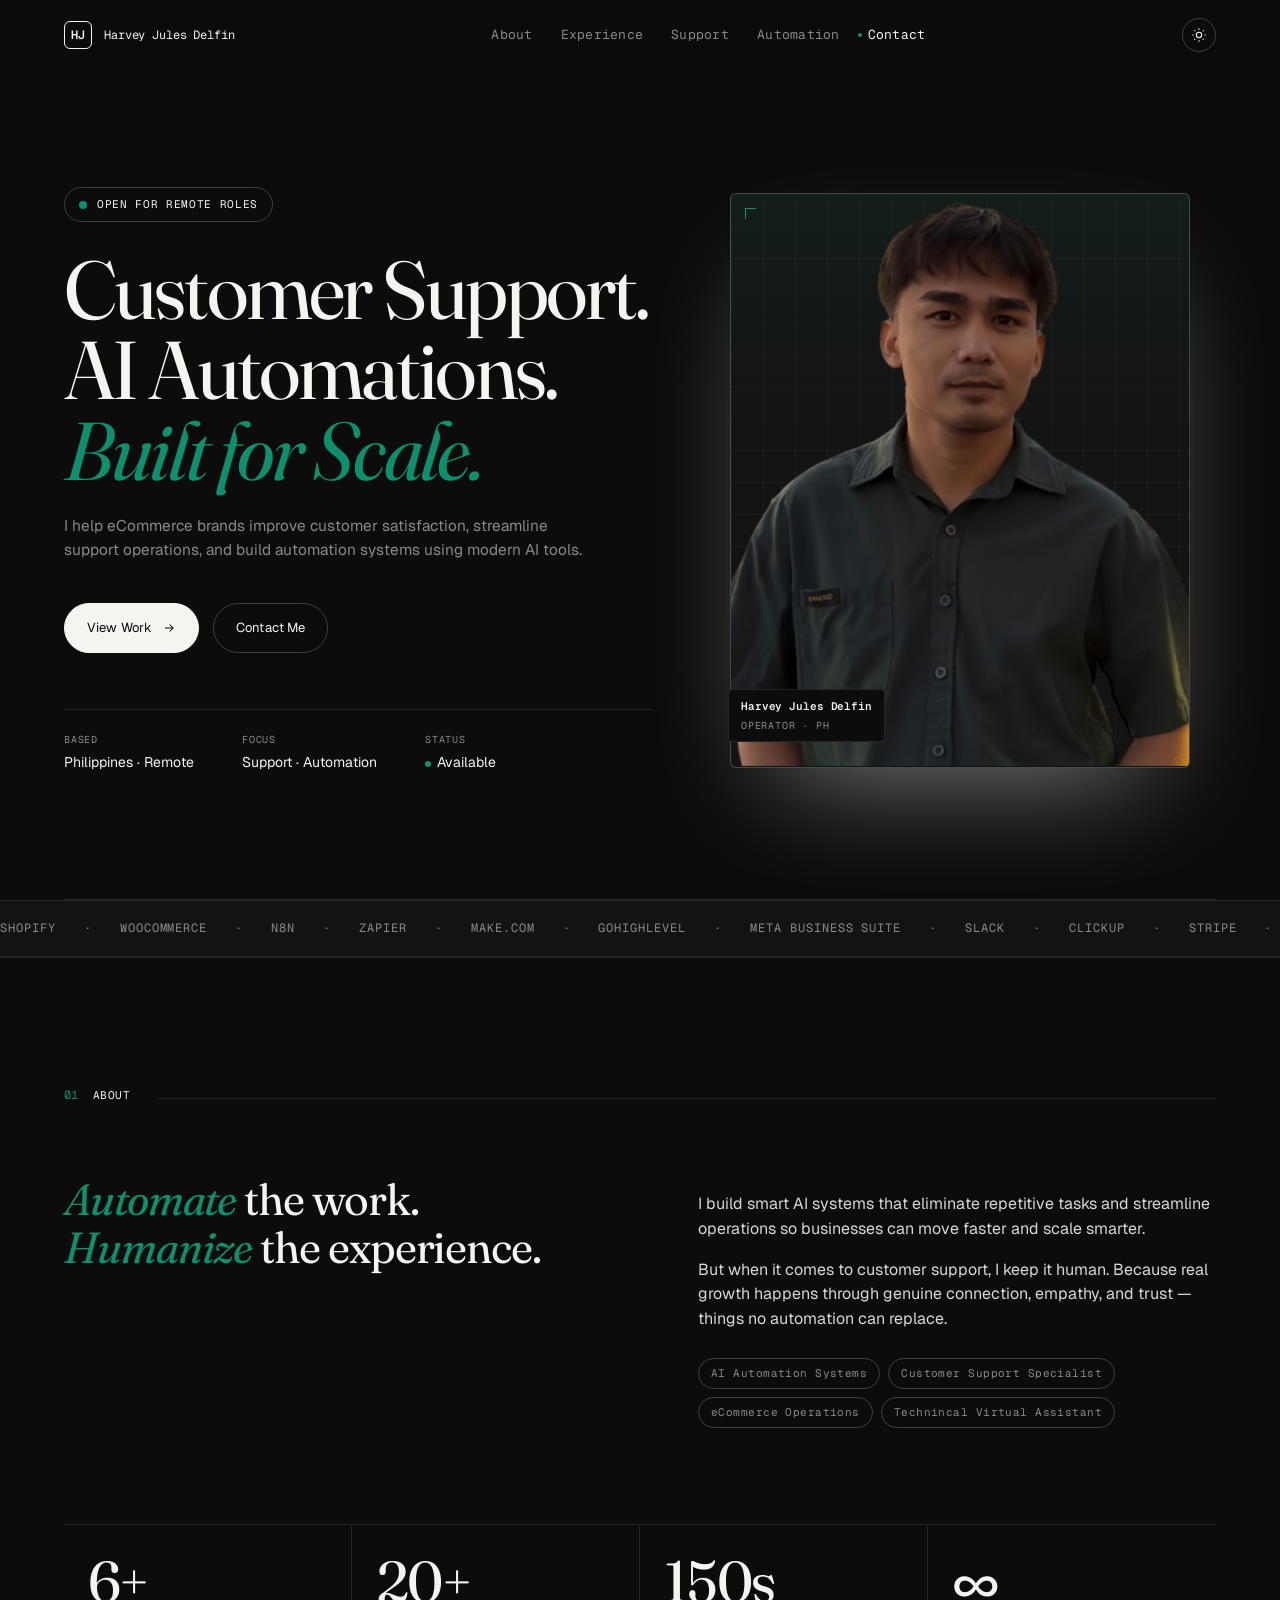
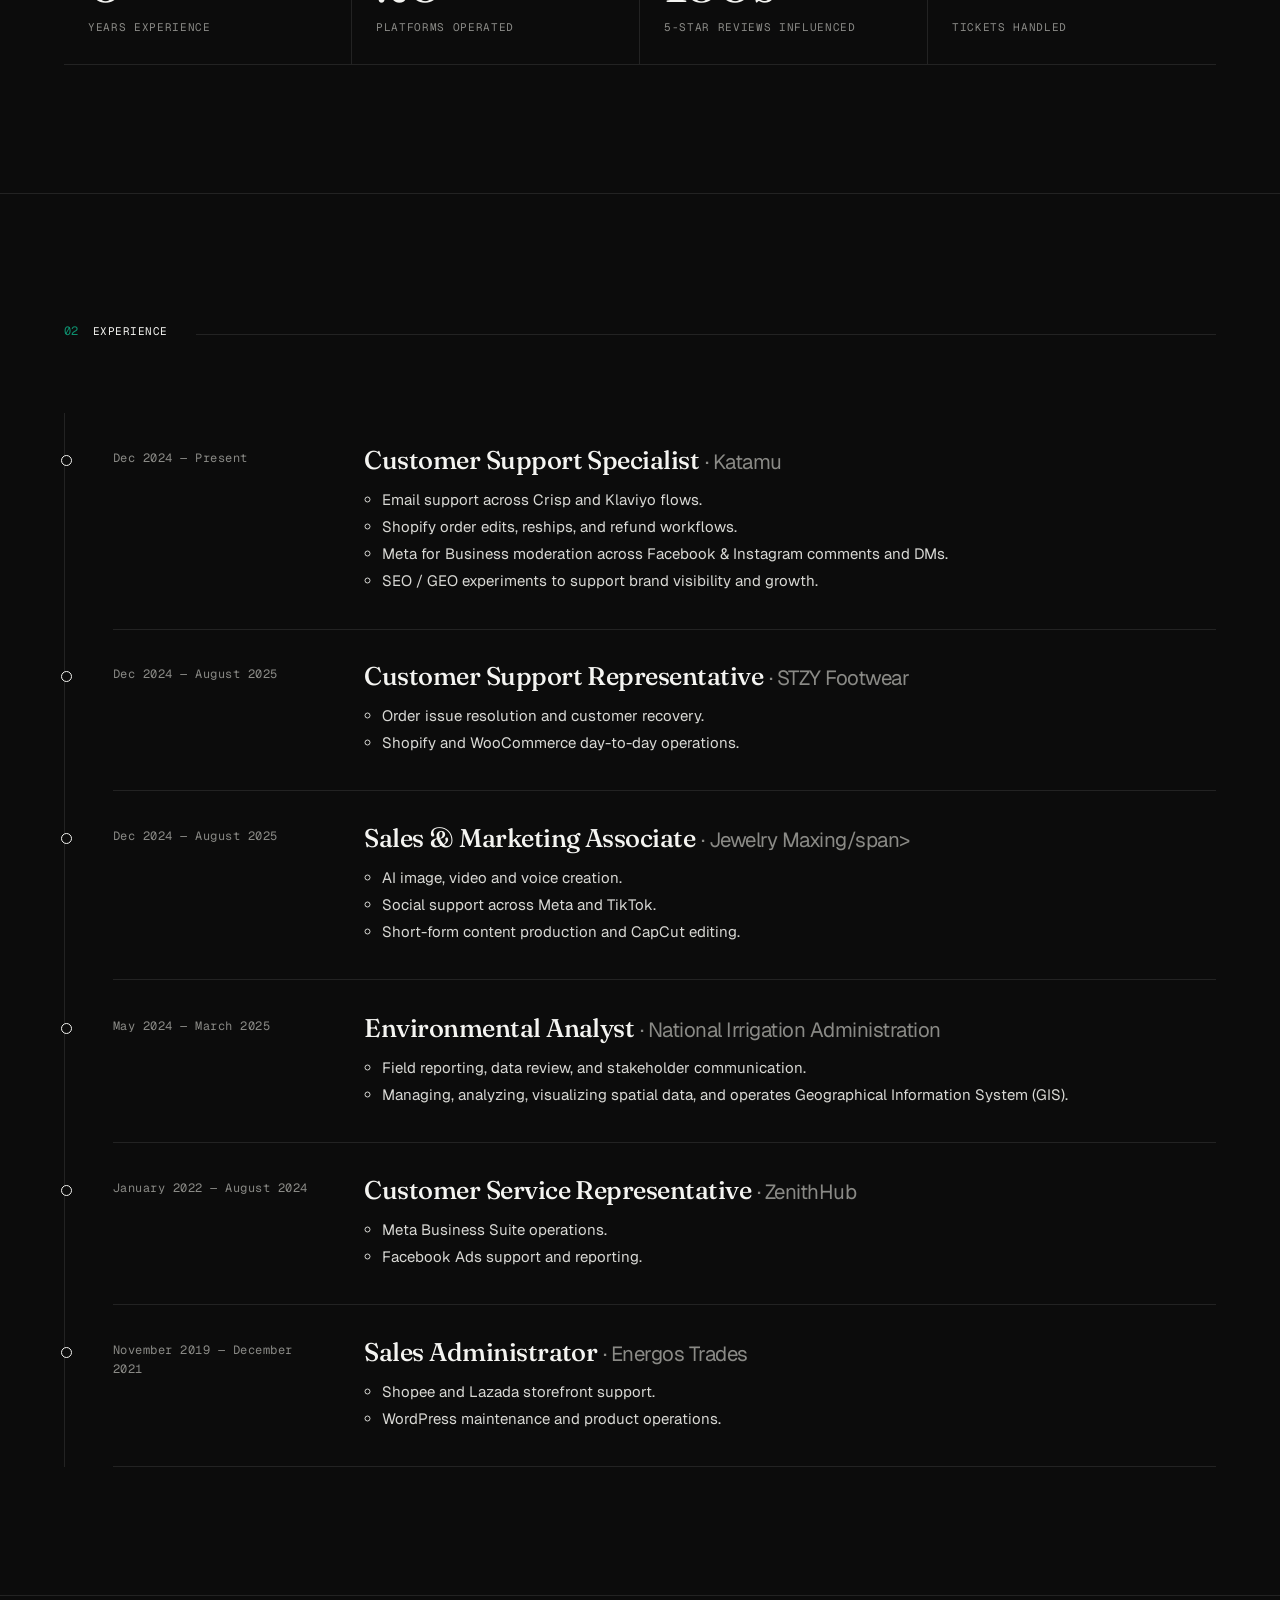
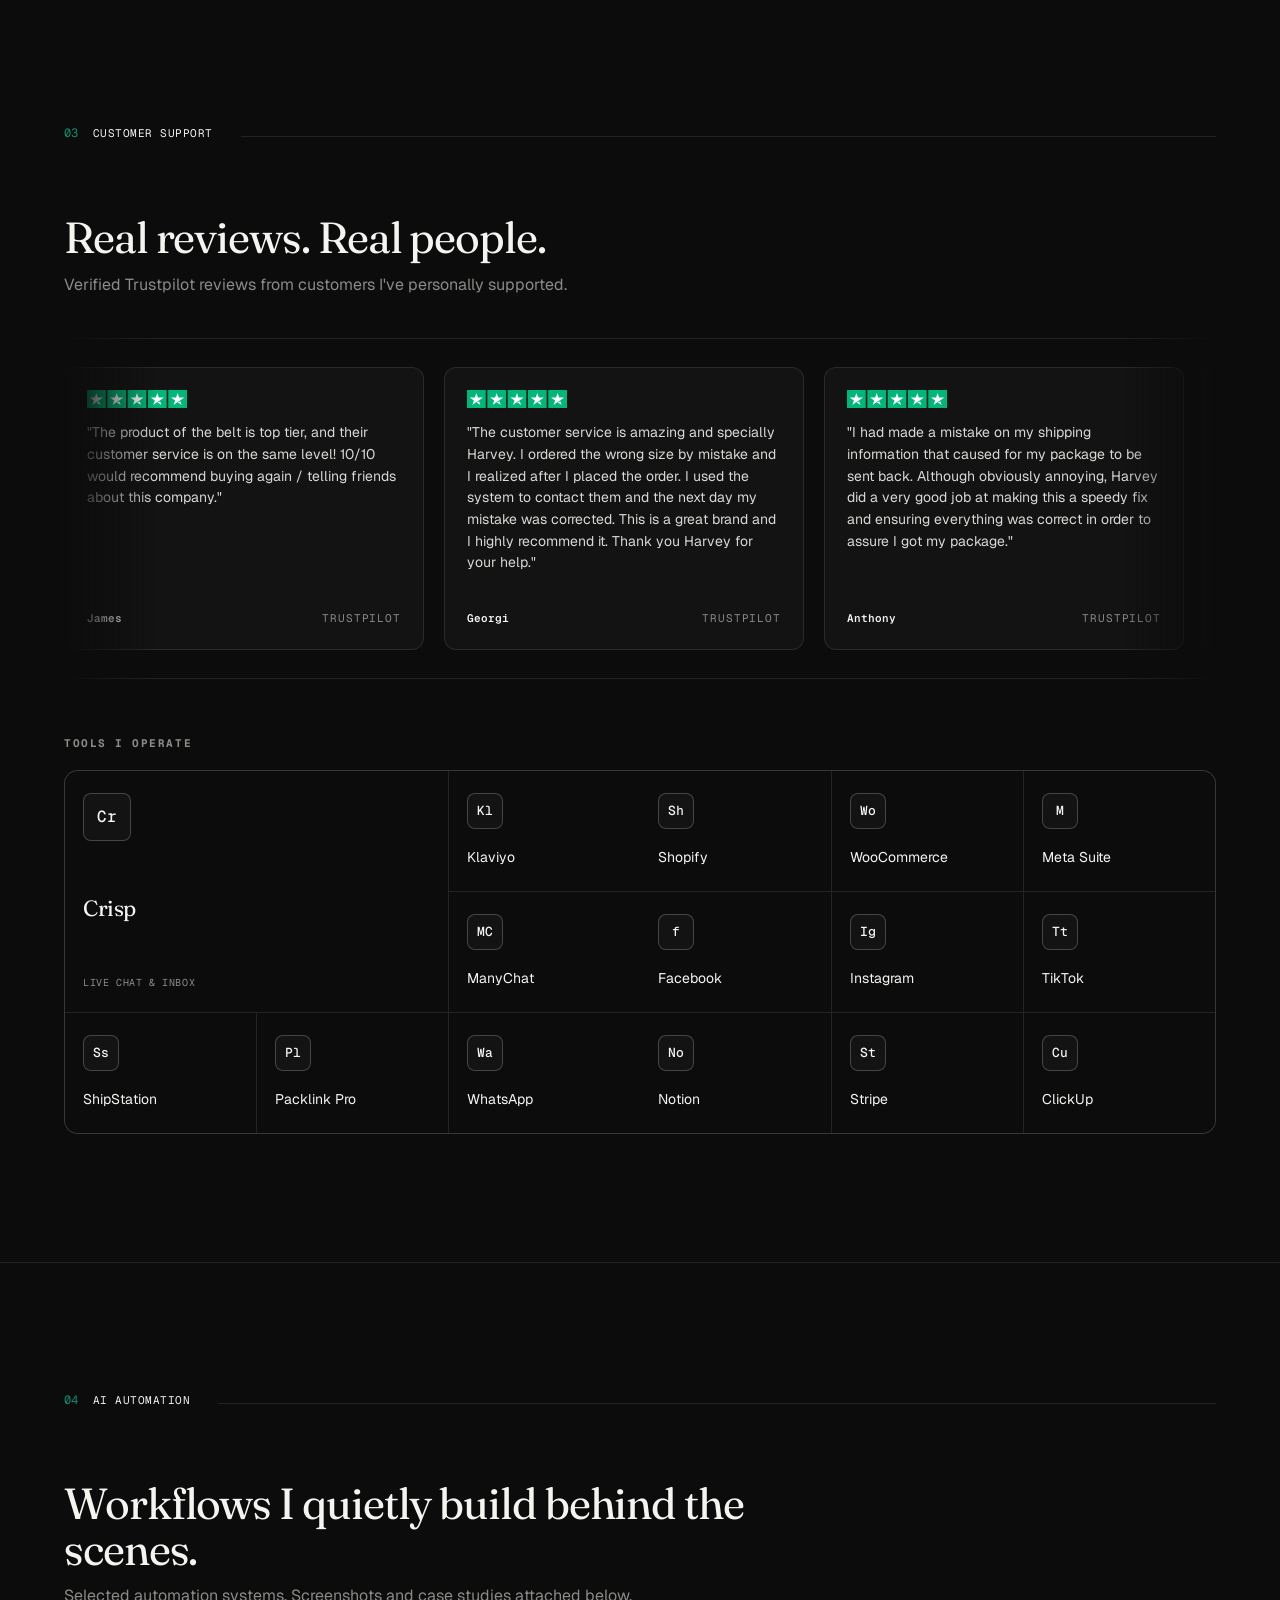
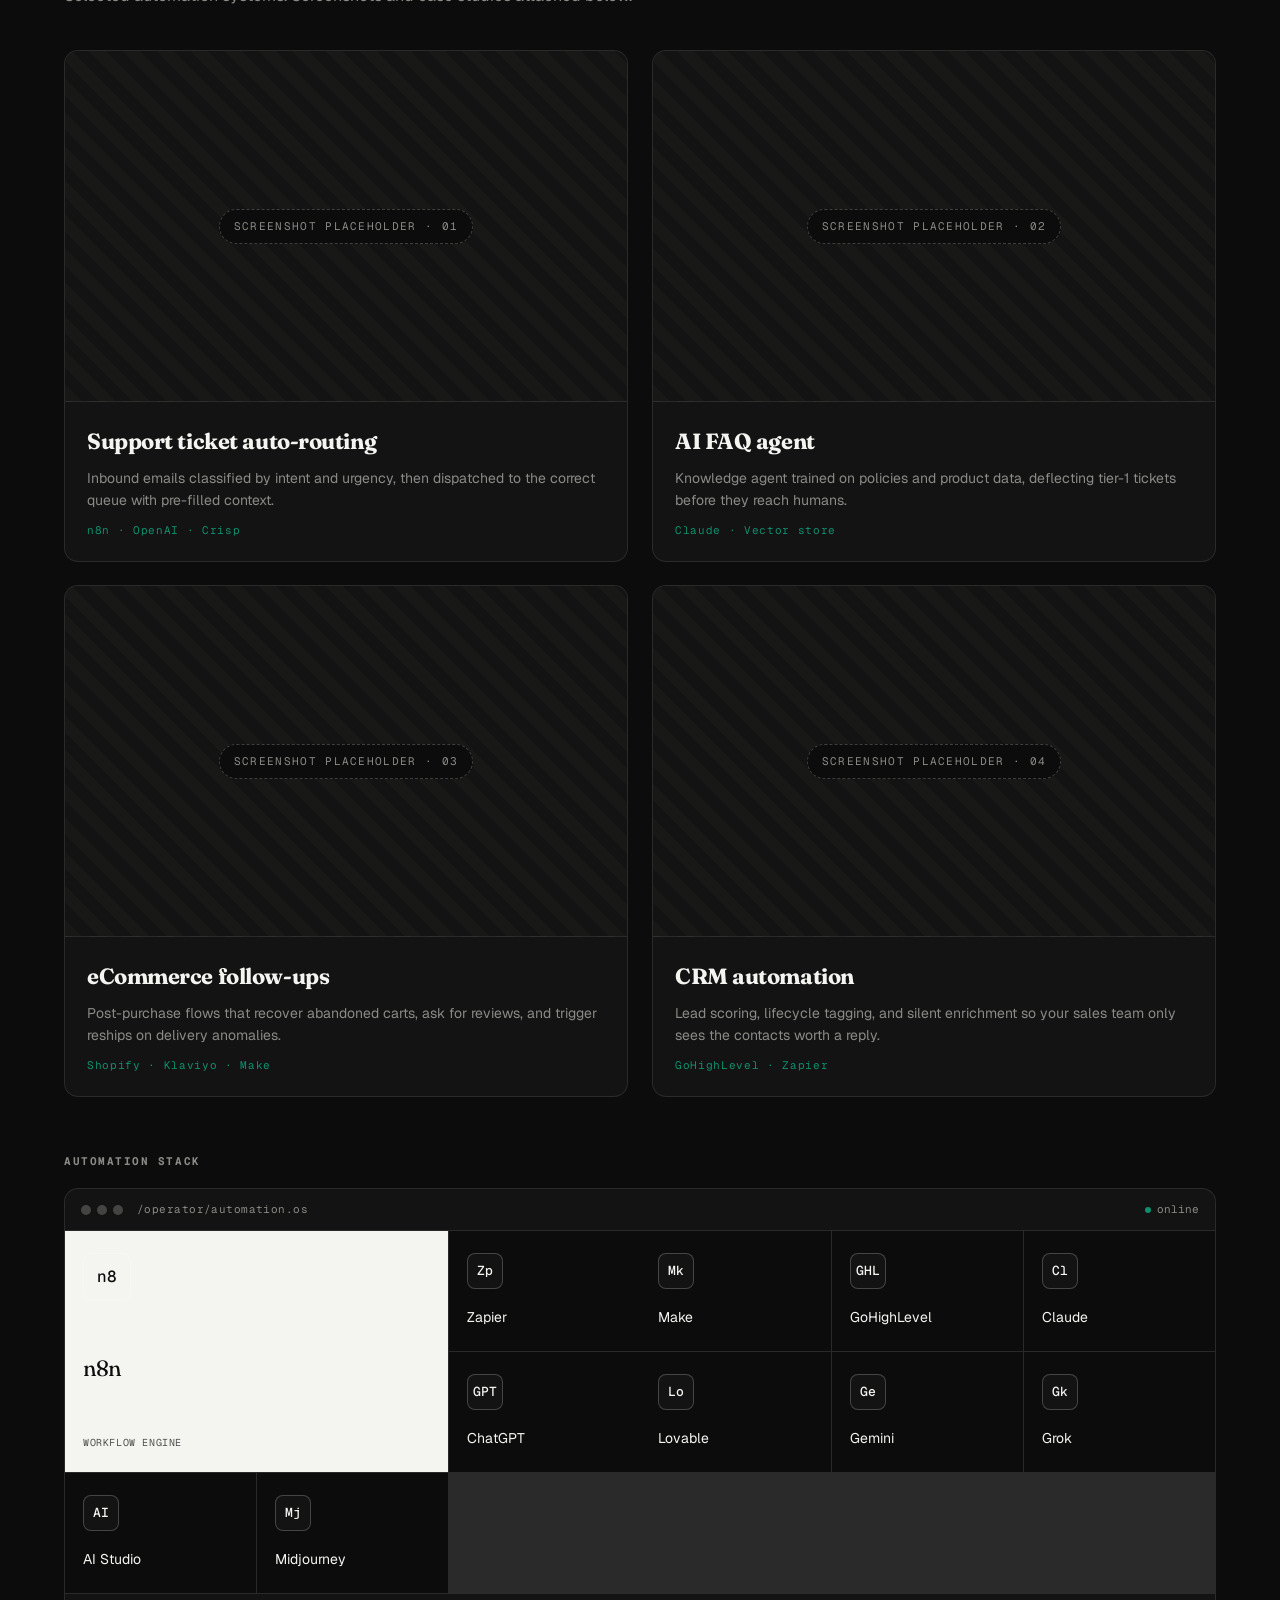
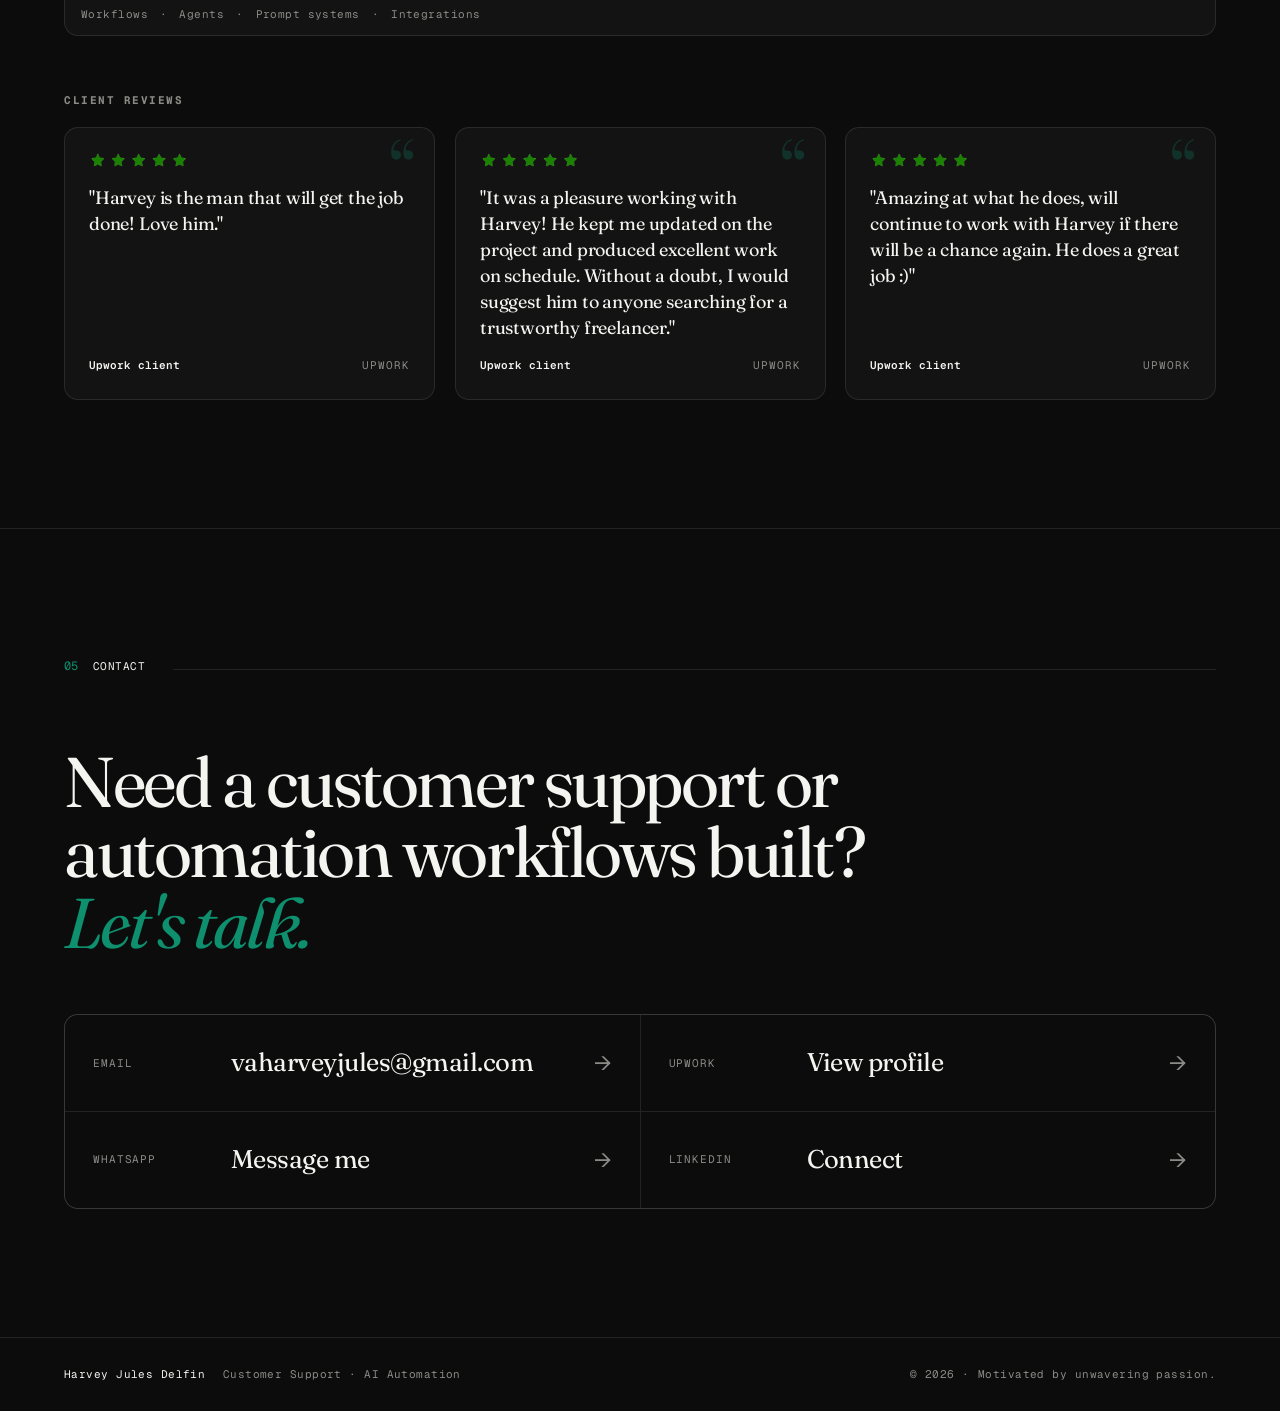
==== commit 5b8b02db: "index.html" ====
--- a/index.html
+++ b/index.html
@@ -182,7 +182,7 @@
         <li class="timeline__item reveal">
           <div class="timeline__when">Dec 2024 — August 2025</div>
           <div class="timeline__body">
-            <h3>Sales & Marketing Associate <span>· Bertel Co</span></h3>
+            <h3>Sales & Marketing Associate <span>· Jewelry Maxing/span></h3>
             <ul>
               <li>AI image, video and voice creation.</li>
               <li>Social support across Meta and TikTok.</li>
@@ -201,7 +201,7 @@
           </div>
         </li>
         <li class="timeline__item reveal">
-          <div class="timeline__when">2021 — 2022</div>
+          <div class="timeline__when">January 2022 — August 2024</div>
           <div class="timeline__body">
             <h3>Customer Service Representative <span>· ZenithHub</span></h3>
             <ul>
@@ -211,7 +211,7 @@
           </div>
         </li>
         <li class="timeline__item reveal">
-          <div class="timeline__when">2020 — 2021</div>
+          <div class="timeline__when">November 2019 — December 2021</div>
           <div class="timeline__body">
             <h3>Sales Administrator <span>· Energos Trades</span></h3>
             <ul>
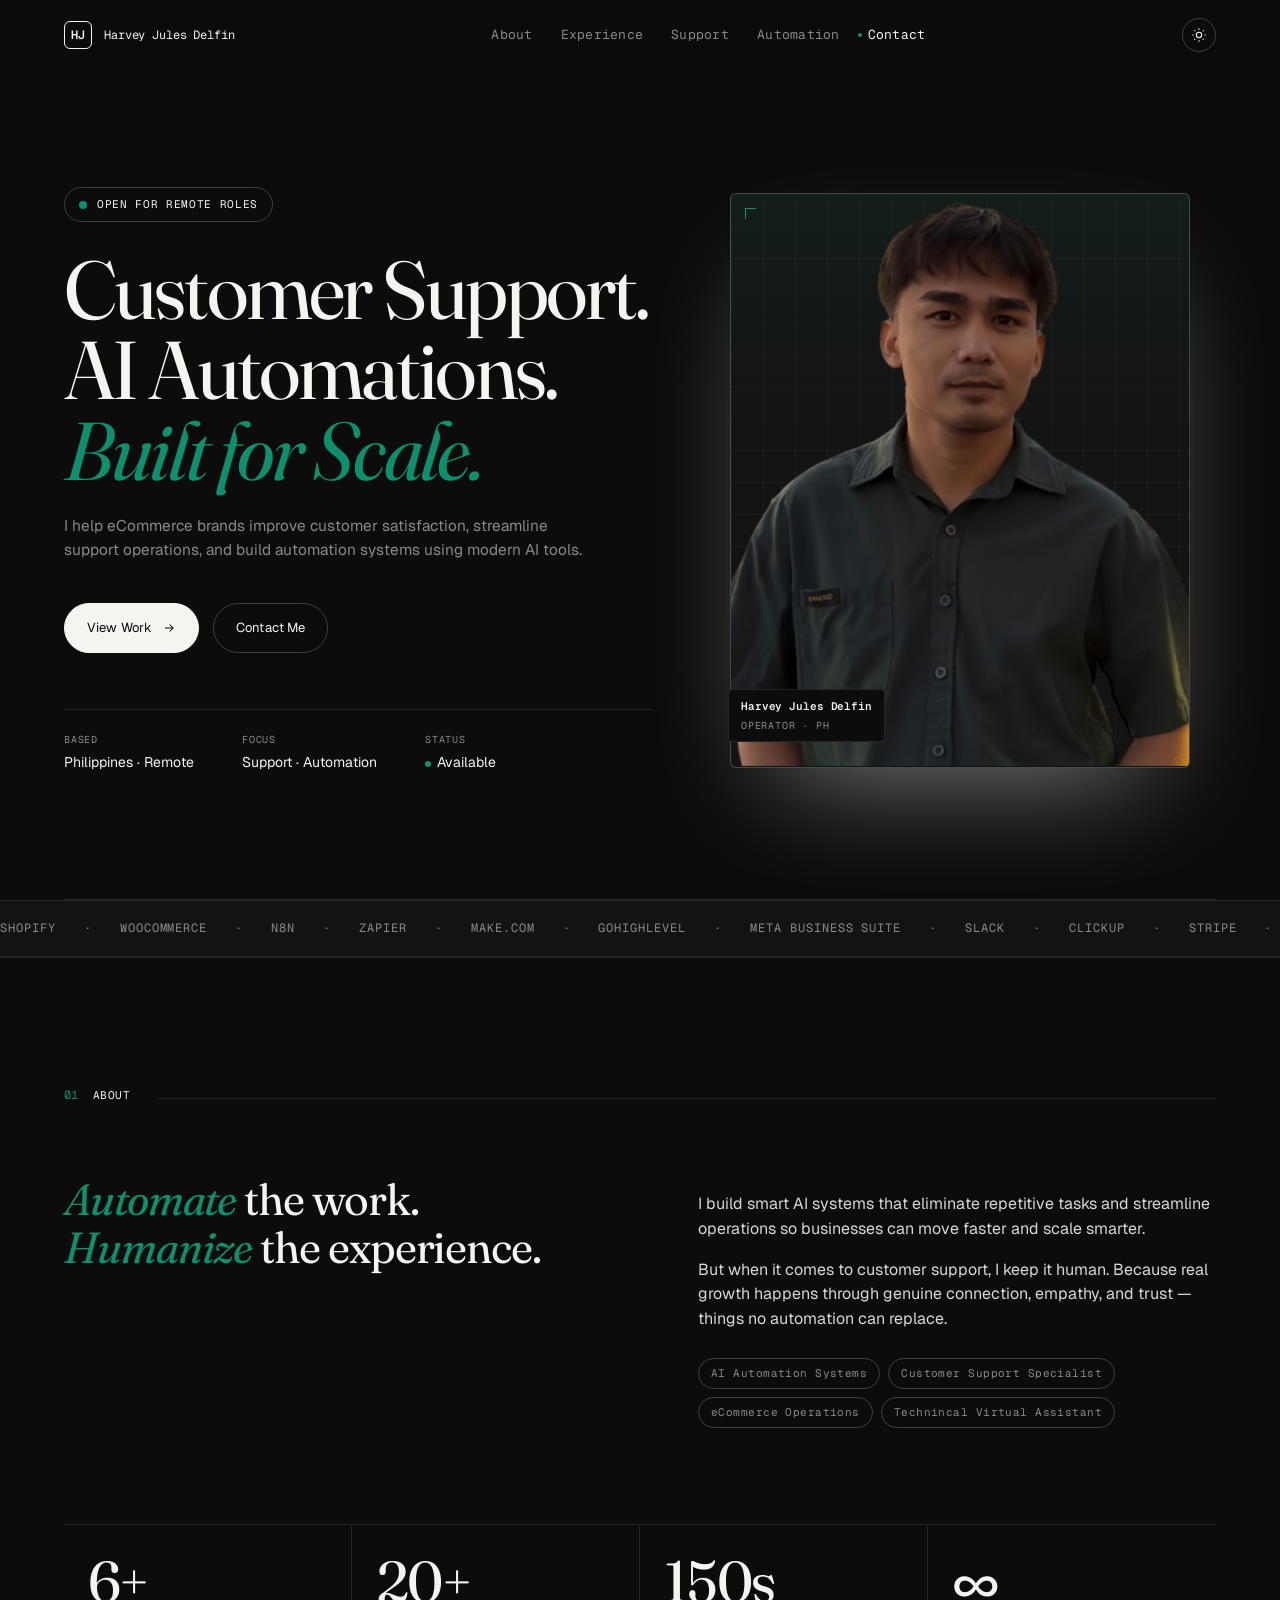
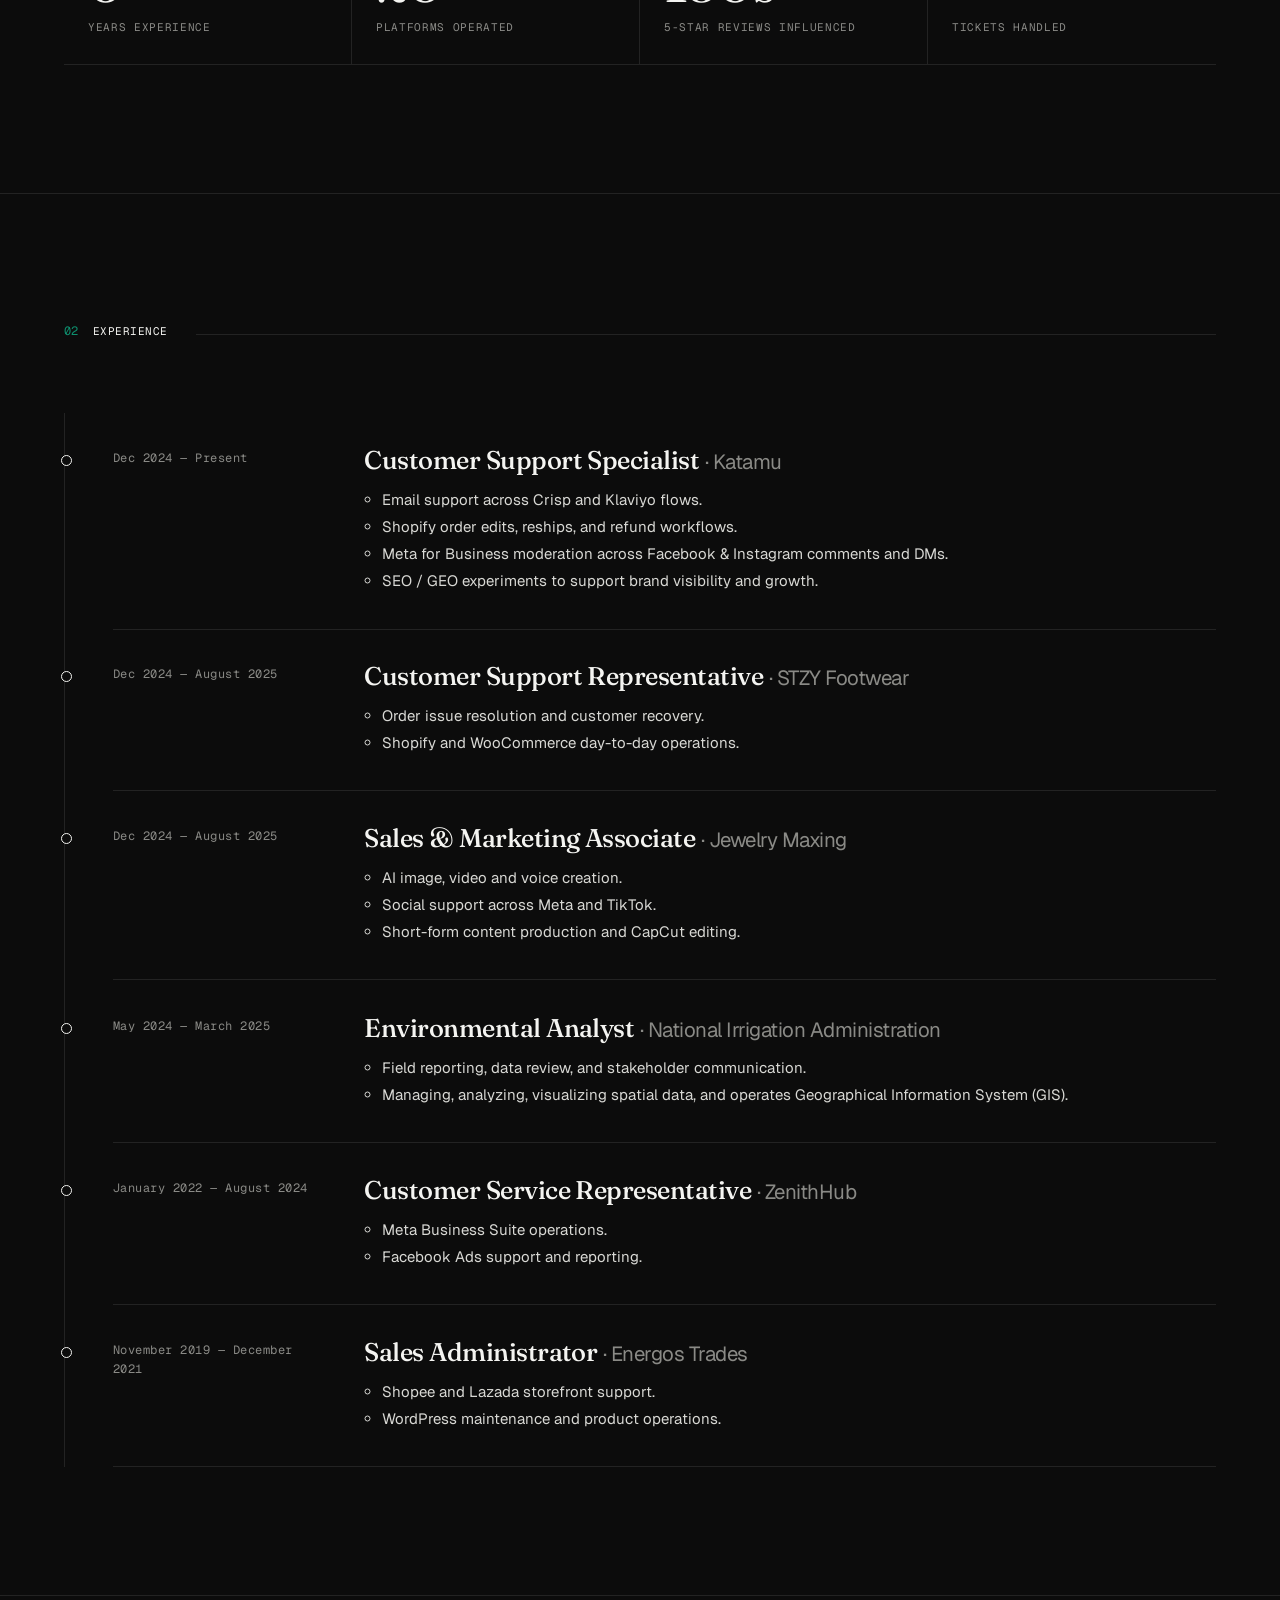
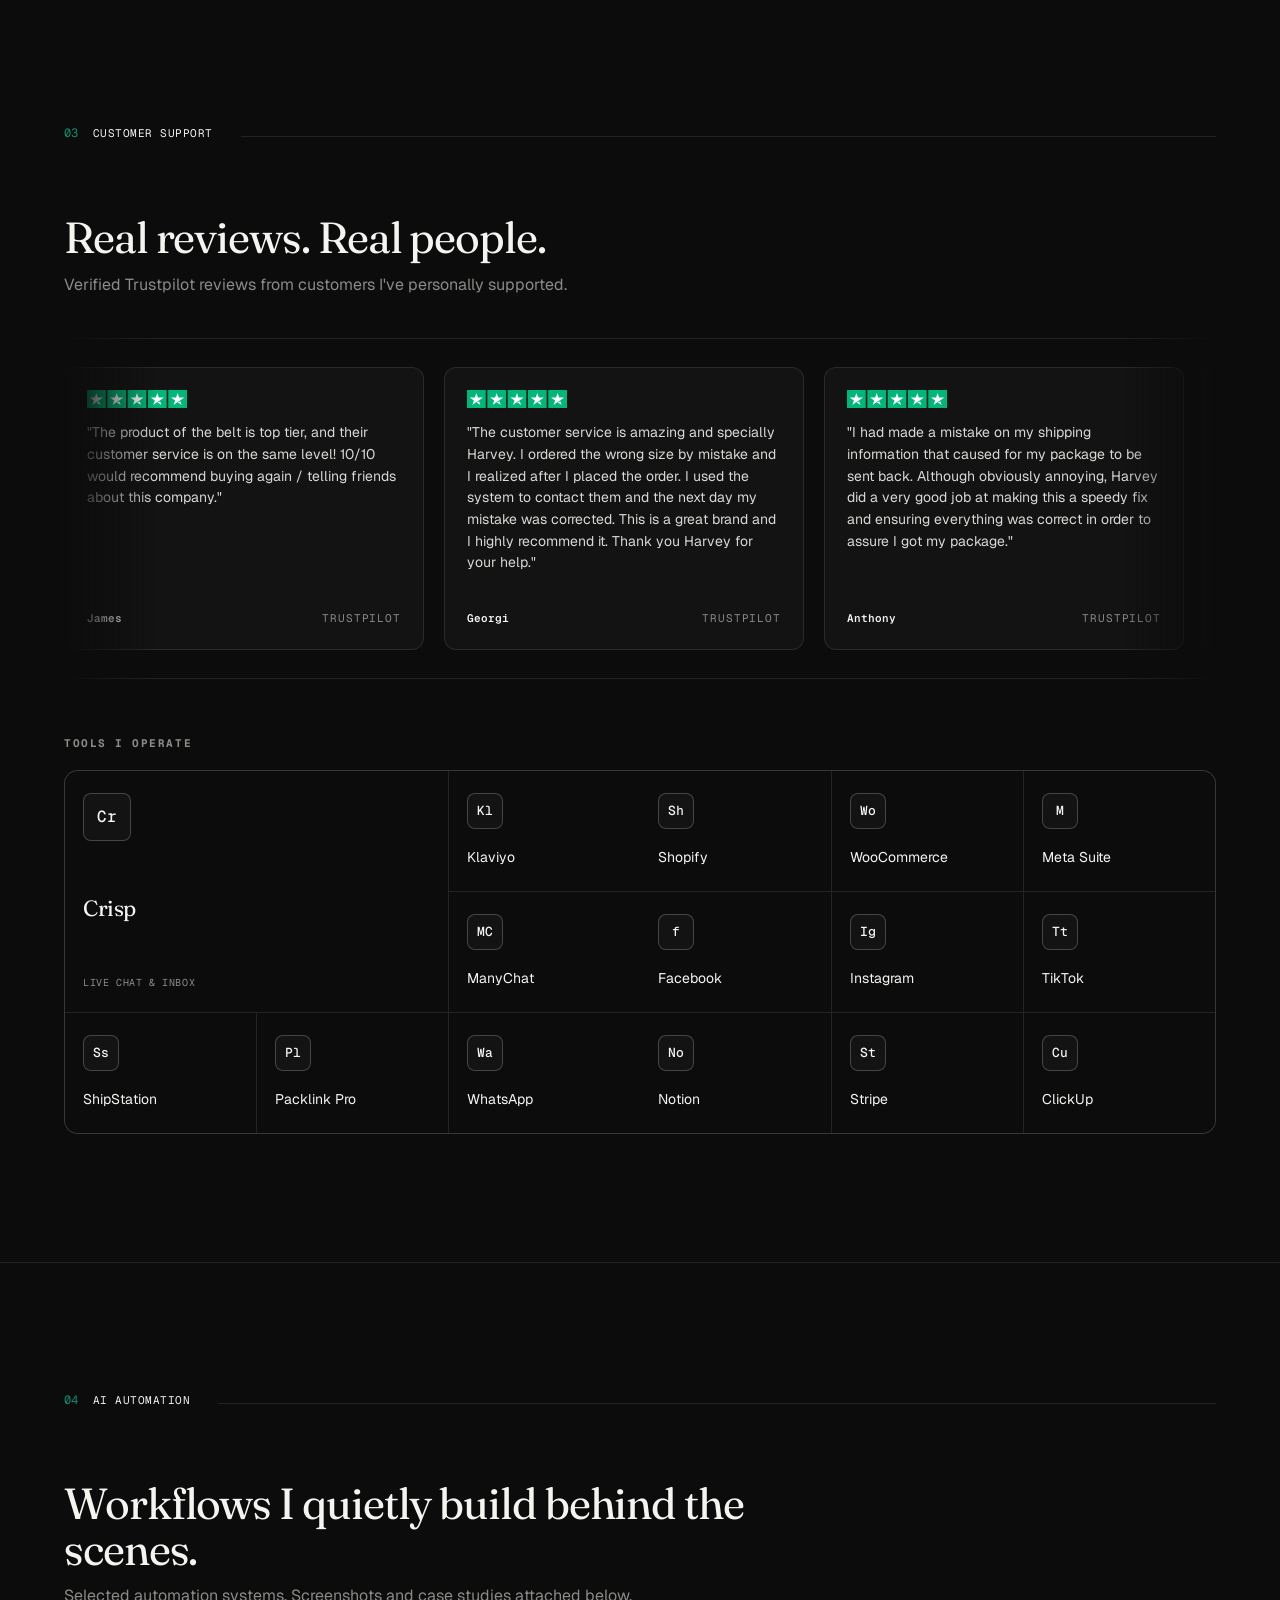
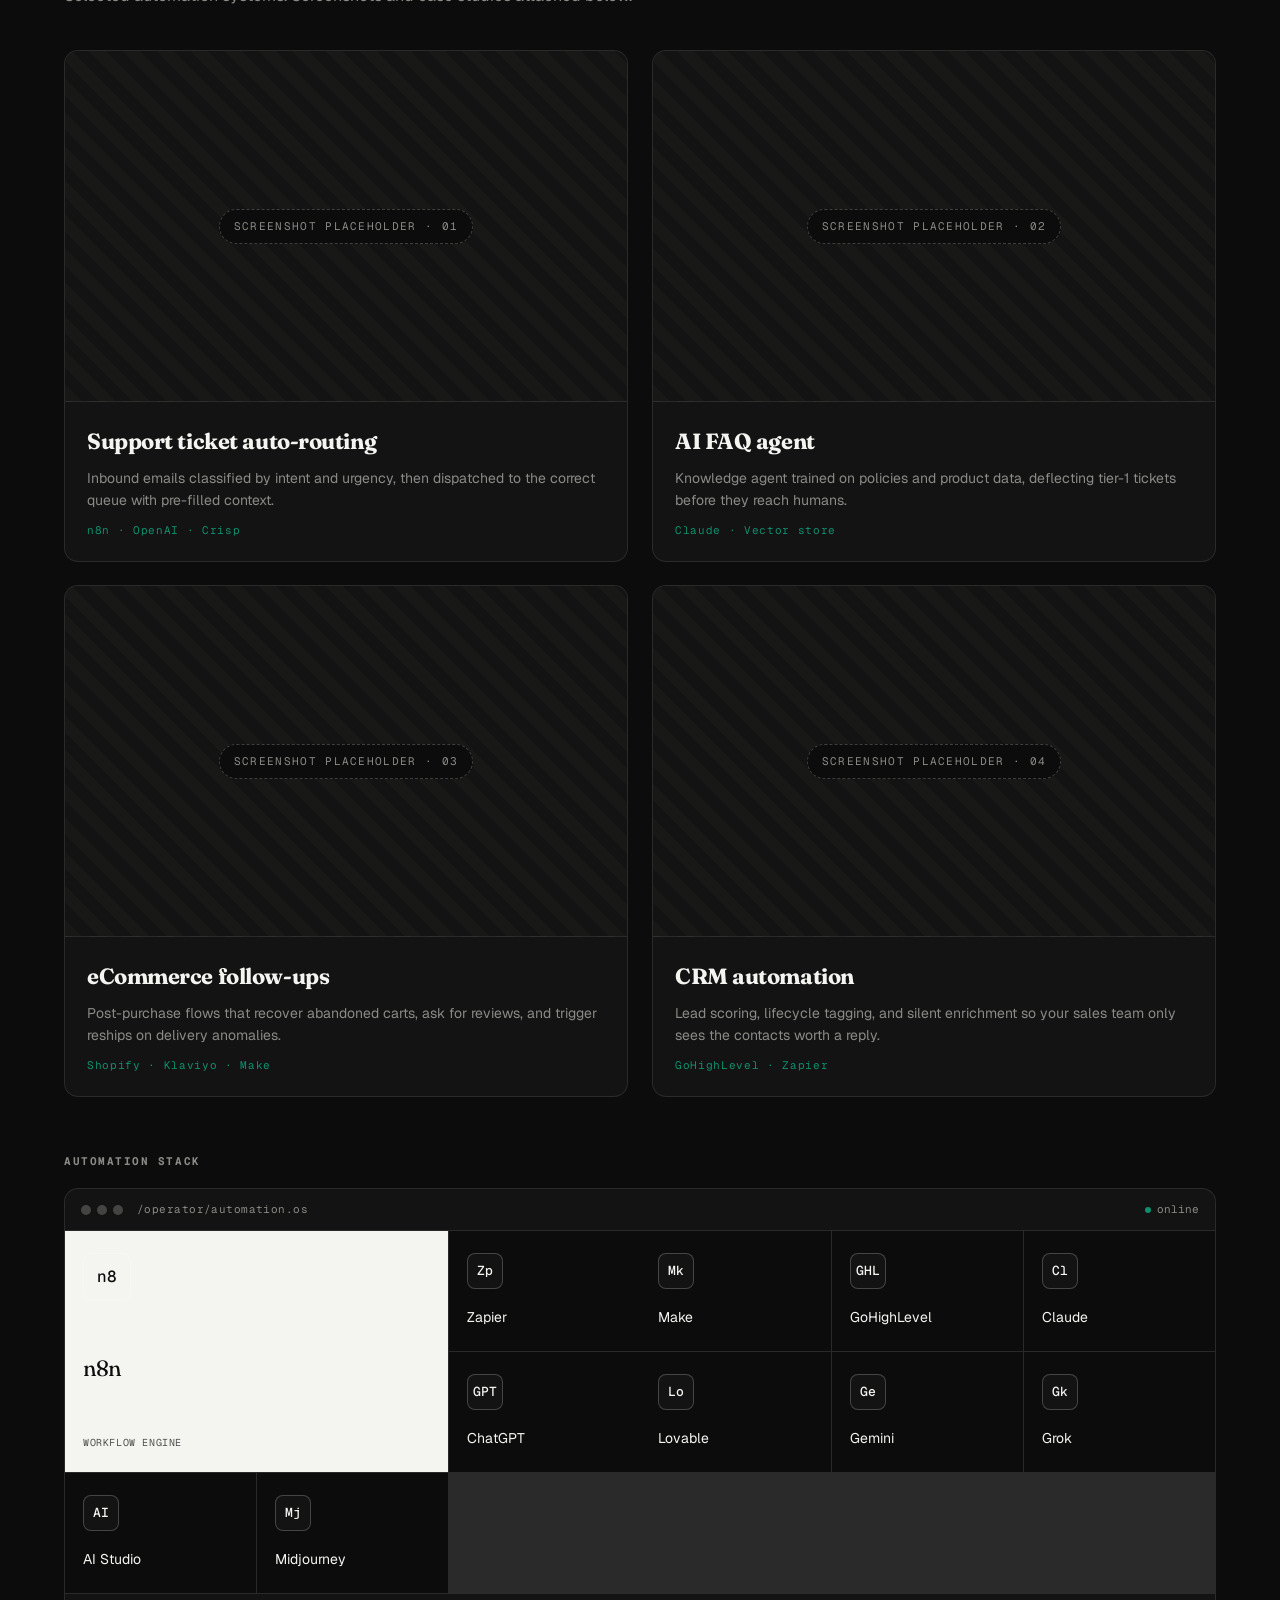
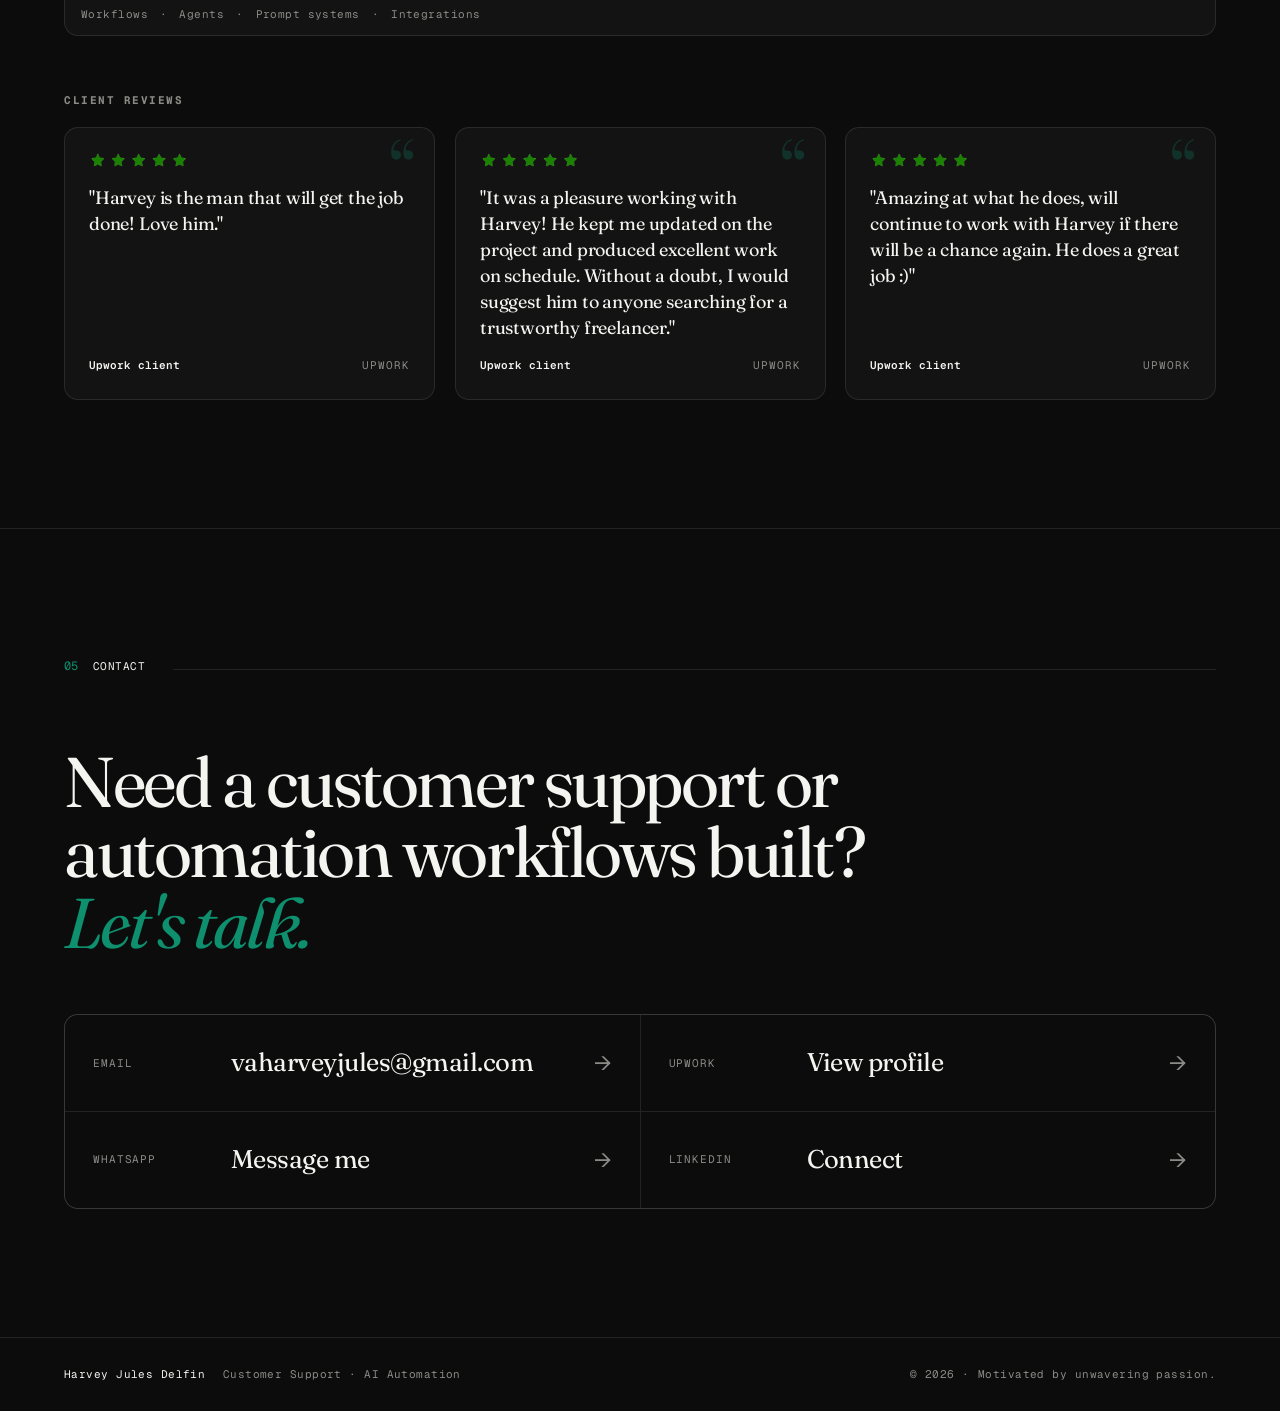
==== commit 66be2bbd: "index.html" ====
--- a/index.html
+++ b/index.html
@@ -182,7 +182,7 @@
         <li class="timeline__item reveal">
           <div class="timeline__when">Dec 2024 — August 2025</div>
           <div class="timeline__body">
-            <h3>Sales & Marketing Associate <span>· Jewelry Maxing/span></h3>
+            <h3>Sales & Marketing Associate <span>· Jewelry Maxing</span></h3>
             <ul>
               <li>AI image, video and voice creation.</li>
               <li>Social support across Meta and TikTok.</li>
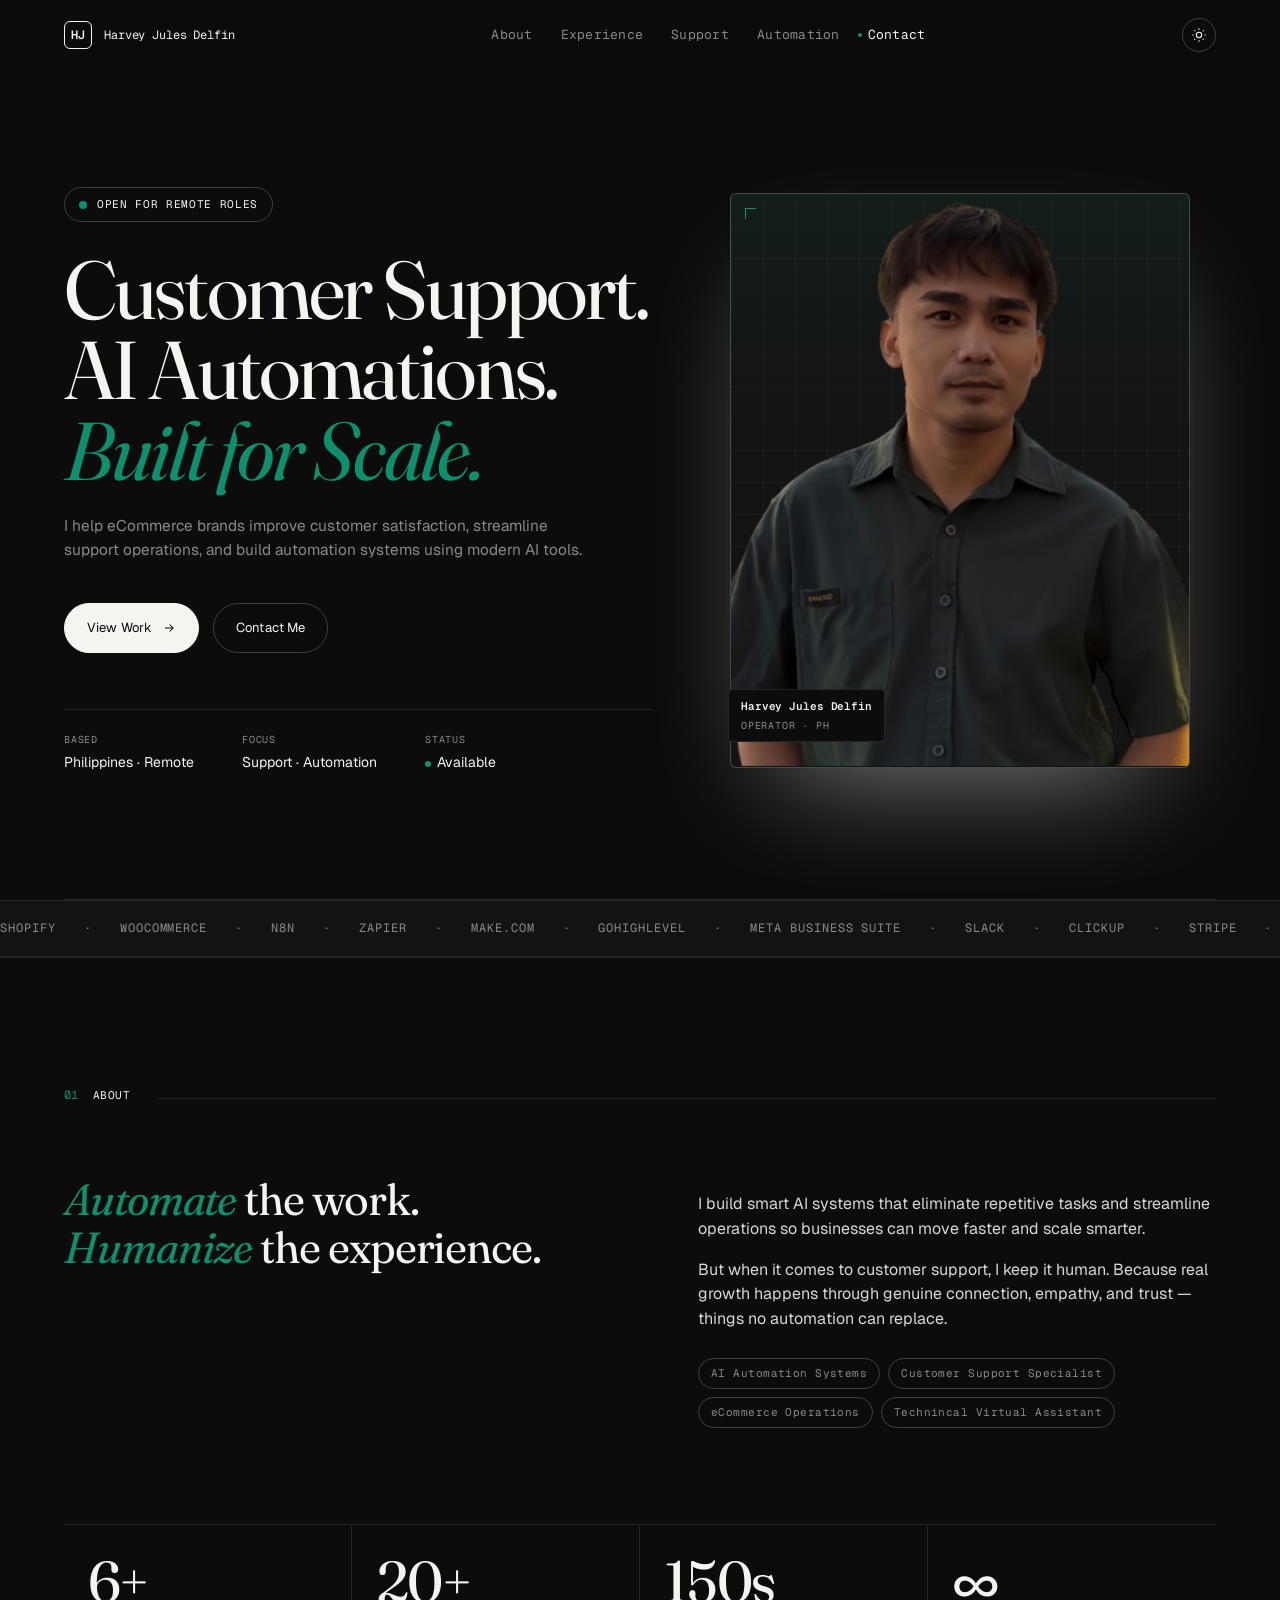
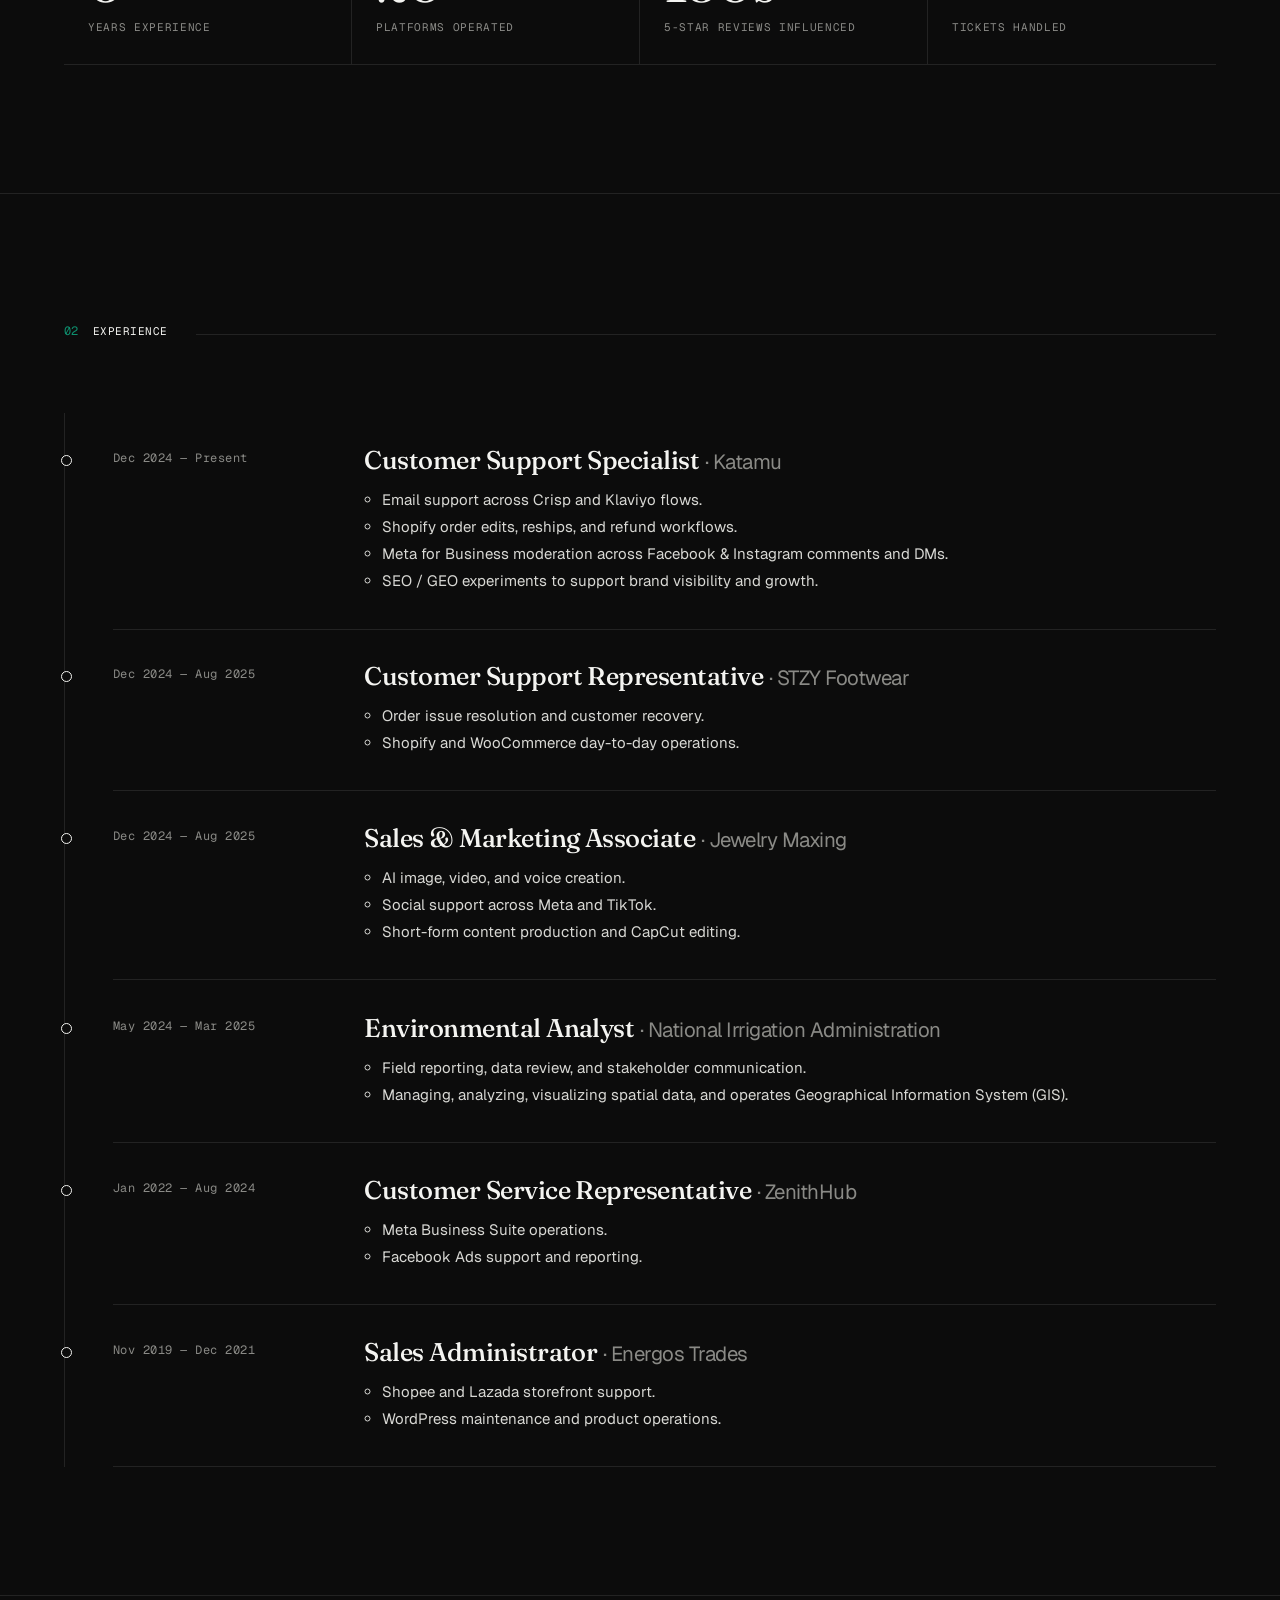
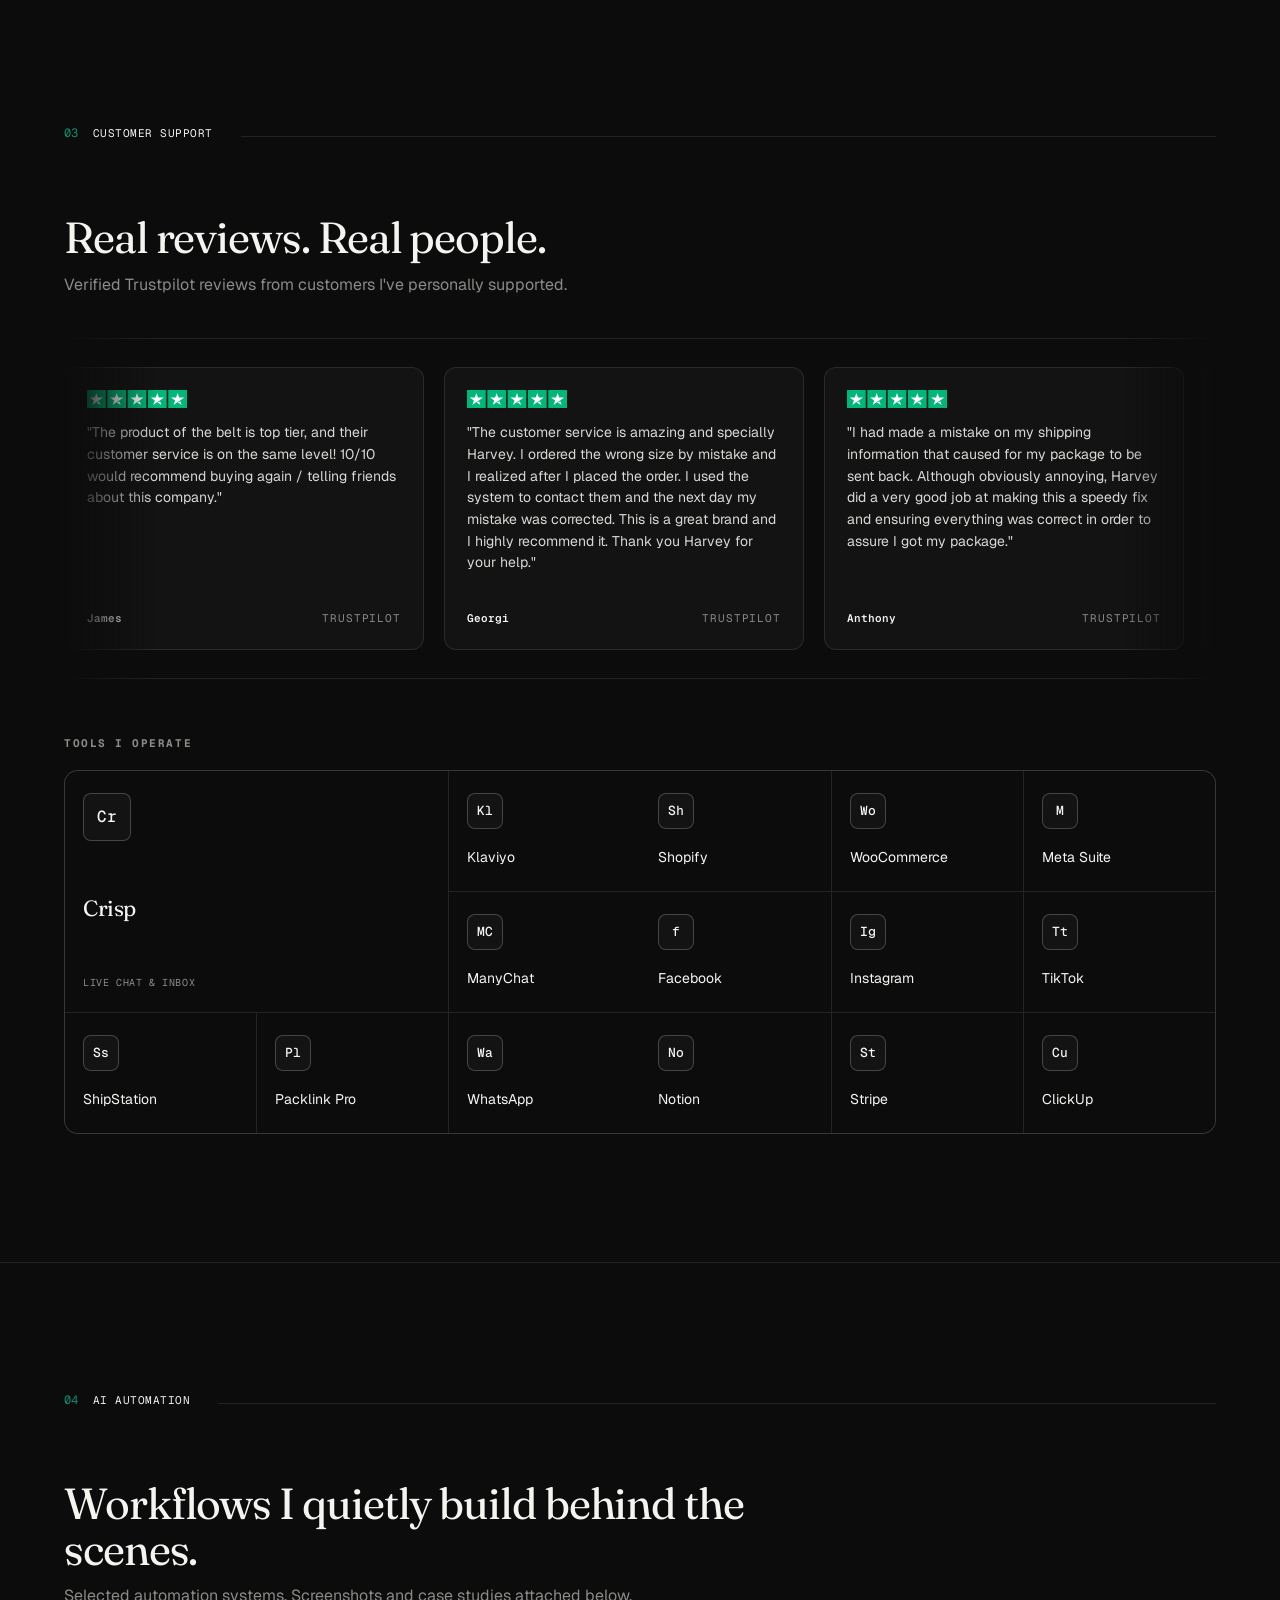
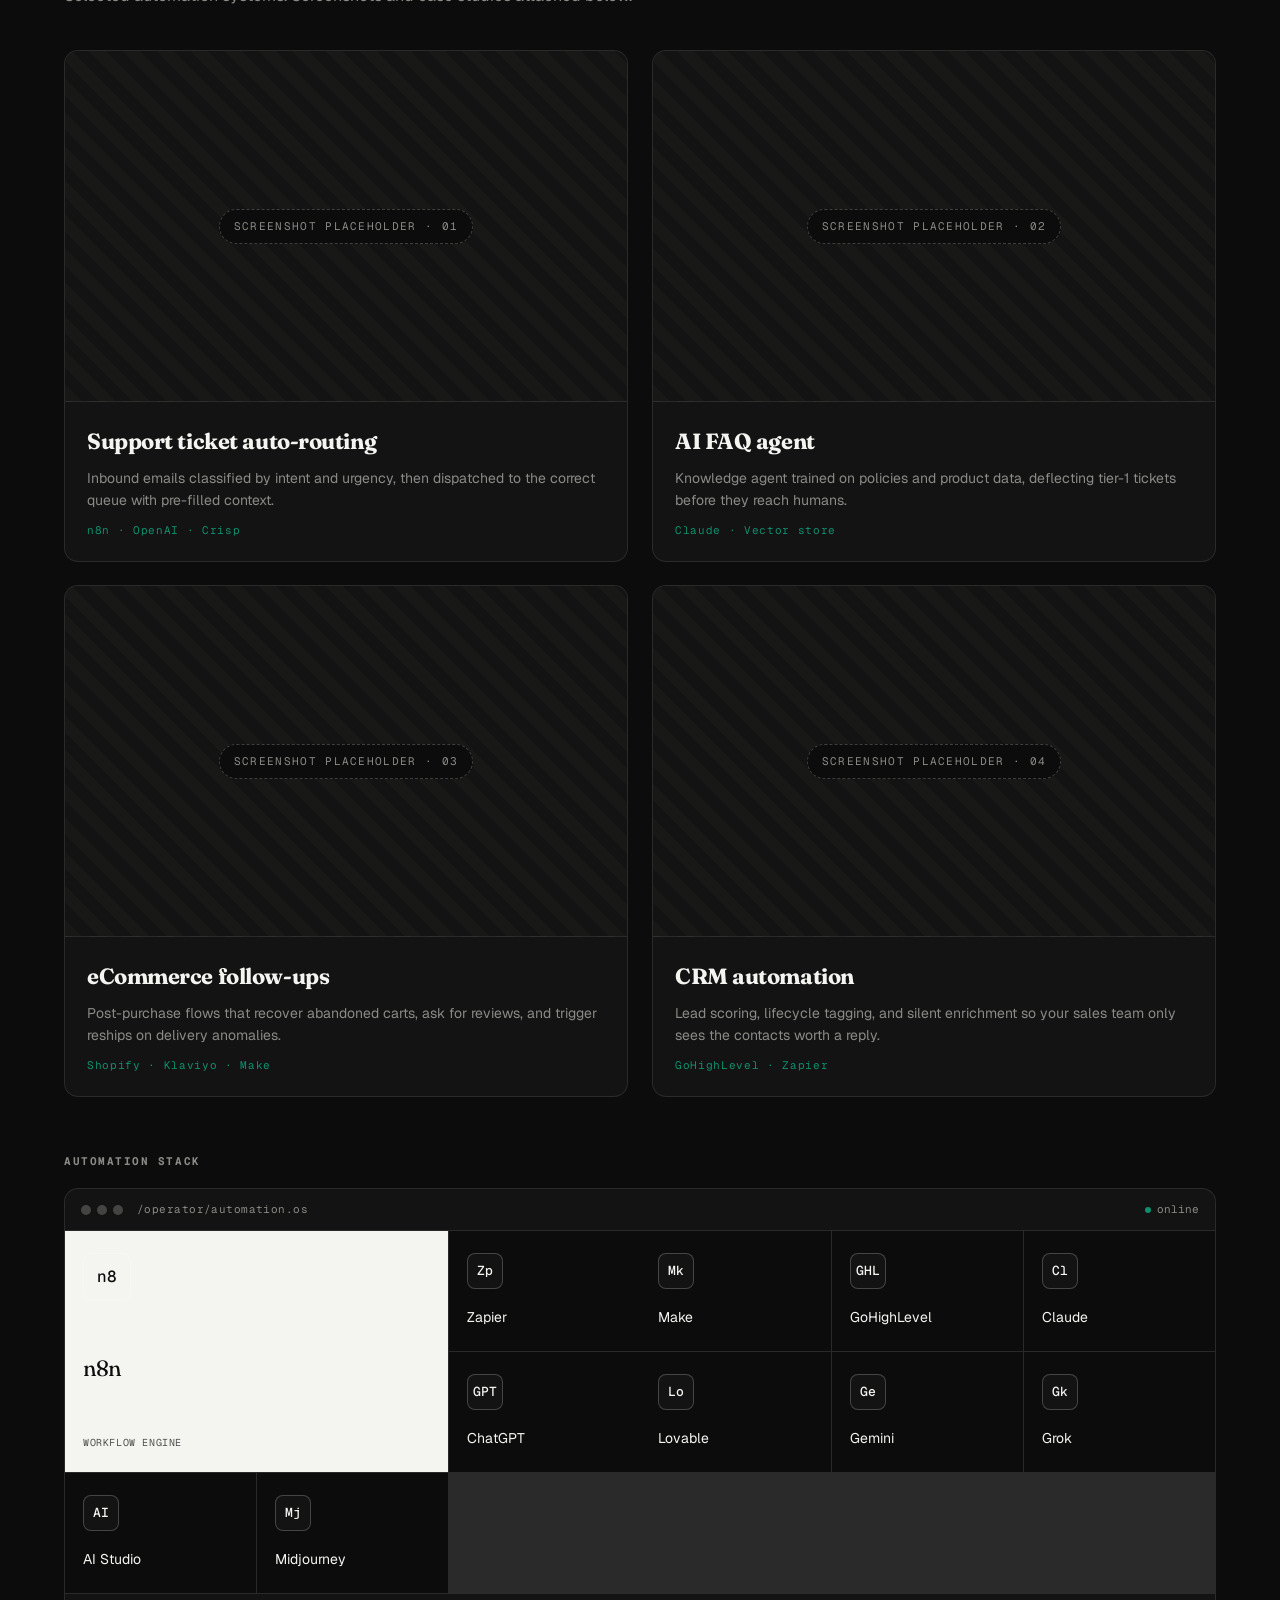
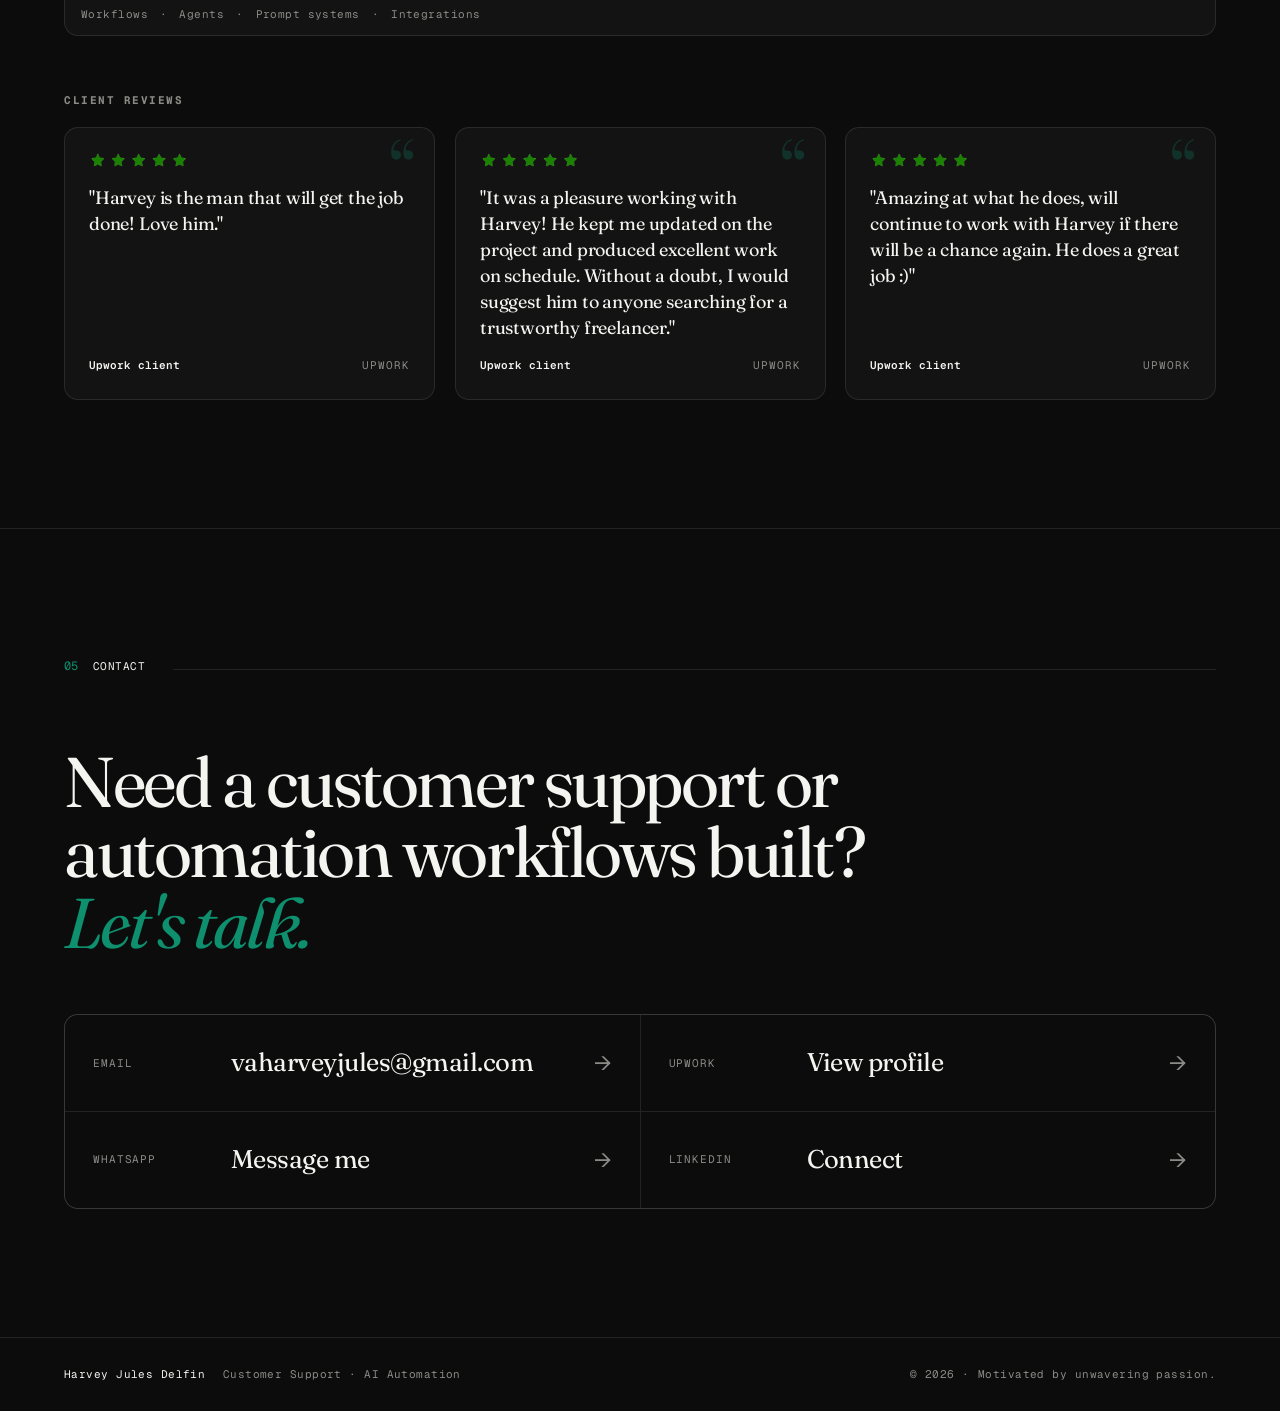
==== commit 08027516: "Add files via upload" ====
--- a/index.html
+++ b/index.html
@@ -170,7 +170,7 @@
           </div>
         </li>
         <li class="timeline__item reveal">
-          <div class="timeline__when">Dec 2024 — August 2025</div>
+          <div class="timeline__when">Dec 2024 — Aug 2025</div>
           <div class="timeline__body">
             <h3>Customer Support Representative <span>· STZY Footwear</span></h3>
             <ul>
@@ -180,18 +180,18 @@
           </div>
         </li>
         <li class="timeline__item reveal">
-          <div class="timeline__when">Dec 2024 — August 2025</div>
+          <div class="timeline__when">Dec 2024 — Aug 2025</div>
           <div class="timeline__body">
             <h3>Sales & Marketing Associate <span>· Jewelry Maxing</span></h3>
             <ul>
-              <li>AI image, video and voice creation.</li>
+              <li>AI image, video, and voice creation.</li>
               <li>Social support across Meta and TikTok.</li>
               <li>Short-form content production and CapCut editing.</li>
             </ul>
           </div>
         </li>
         <li class="timeline__item reveal">
-          <div class="timeline__when">May 2024 — March 2025</div>
+          <div class="timeline__when">May 2024 — Mar 2025</div>
           <div class="timeline__body">
             <h3>Environmental Analyst <span>· National Irrigation Administration</span></h3>
             <ul>
@@ -201,7 +201,7 @@
           </div>
         </li>
         <li class="timeline__item reveal">
-          <div class="timeline__when">January 2022 — August 2024</div>
+          <div class="timeline__when">Jan 2022 — Aug 2024</div>
           <div class="timeline__body">
             <h3>Customer Service Representative <span>· ZenithHub</span></h3>
             <ul>
@@ -211,7 +211,7 @@
           </div>
         </li>
         <li class="timeline__item reveal">
-          <div class="timeline__when">November 2019 — December 2021</div>
+          <div class="timeline__when">Nov 2019 — Dec 2021</div>
           <div class="timeline__body">
             <h3>Sales Administrator <span>· Energos Trades</span></h3>
             <ul>
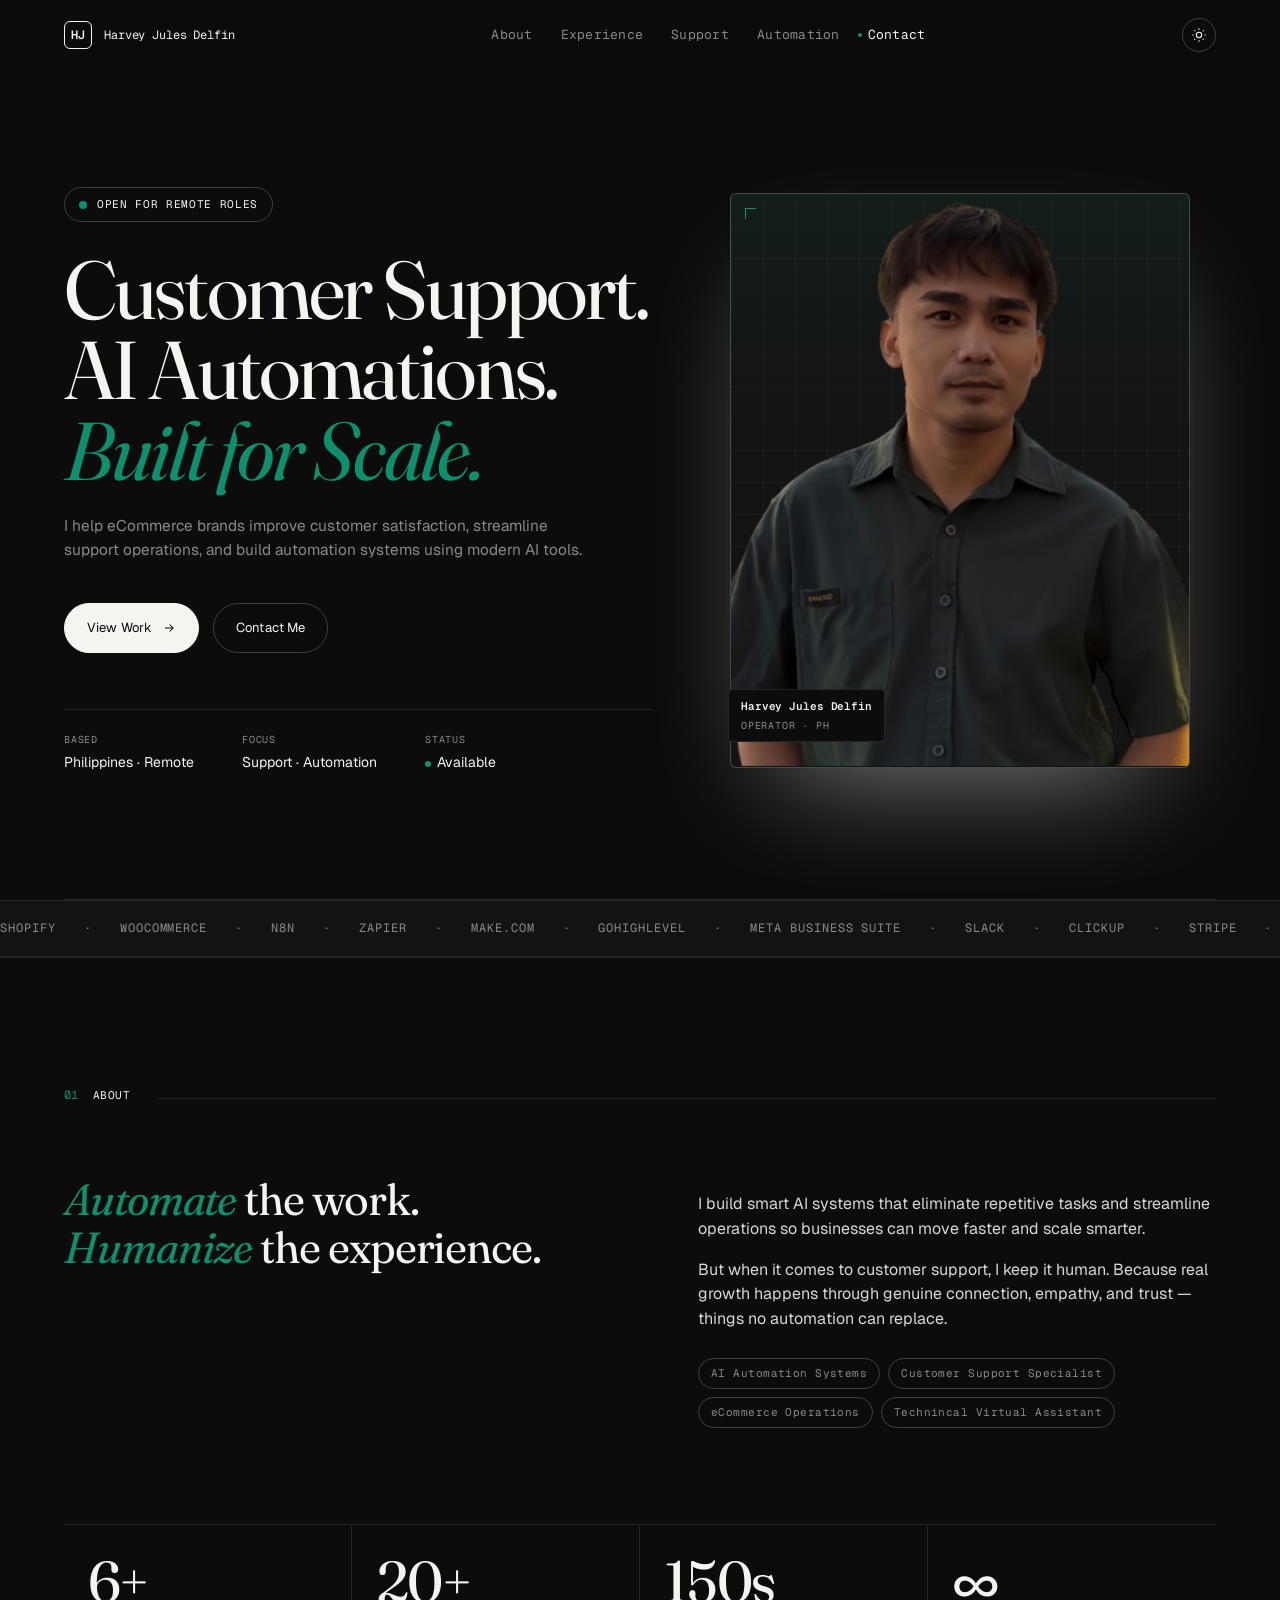
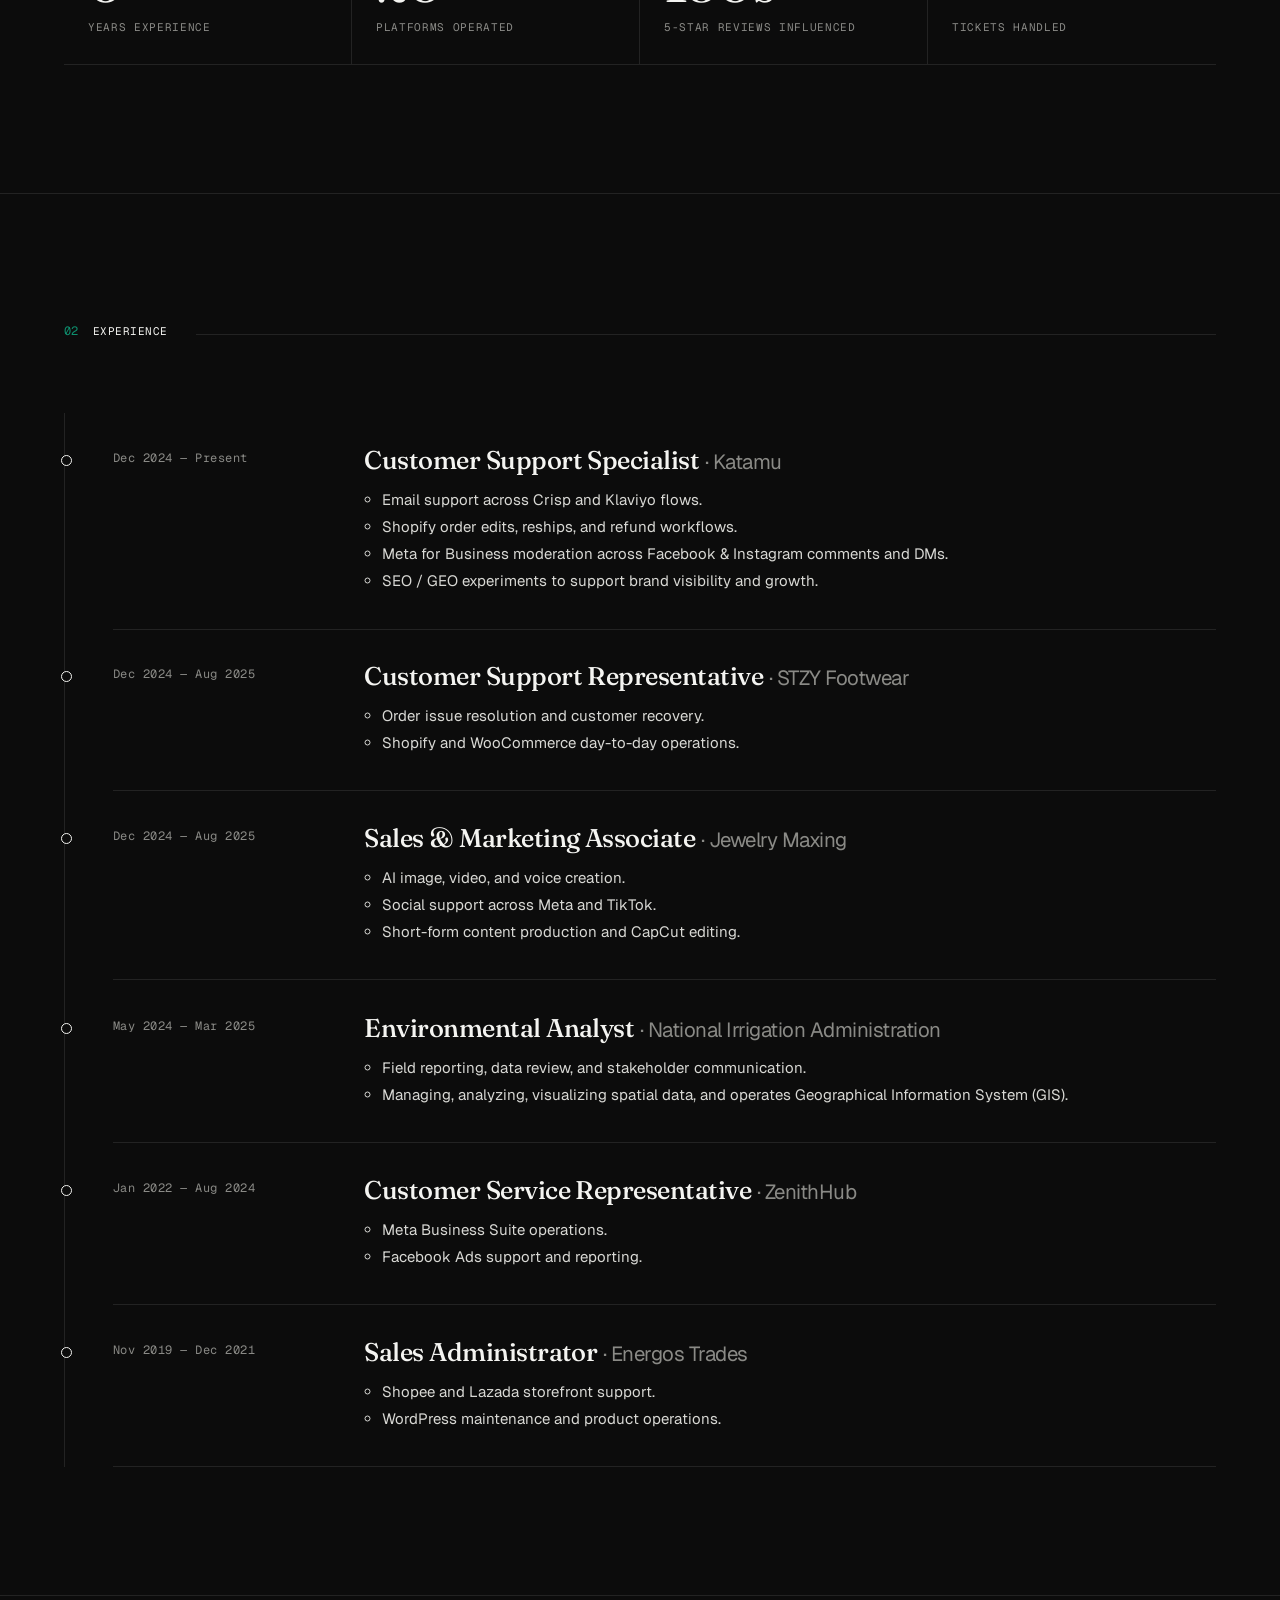
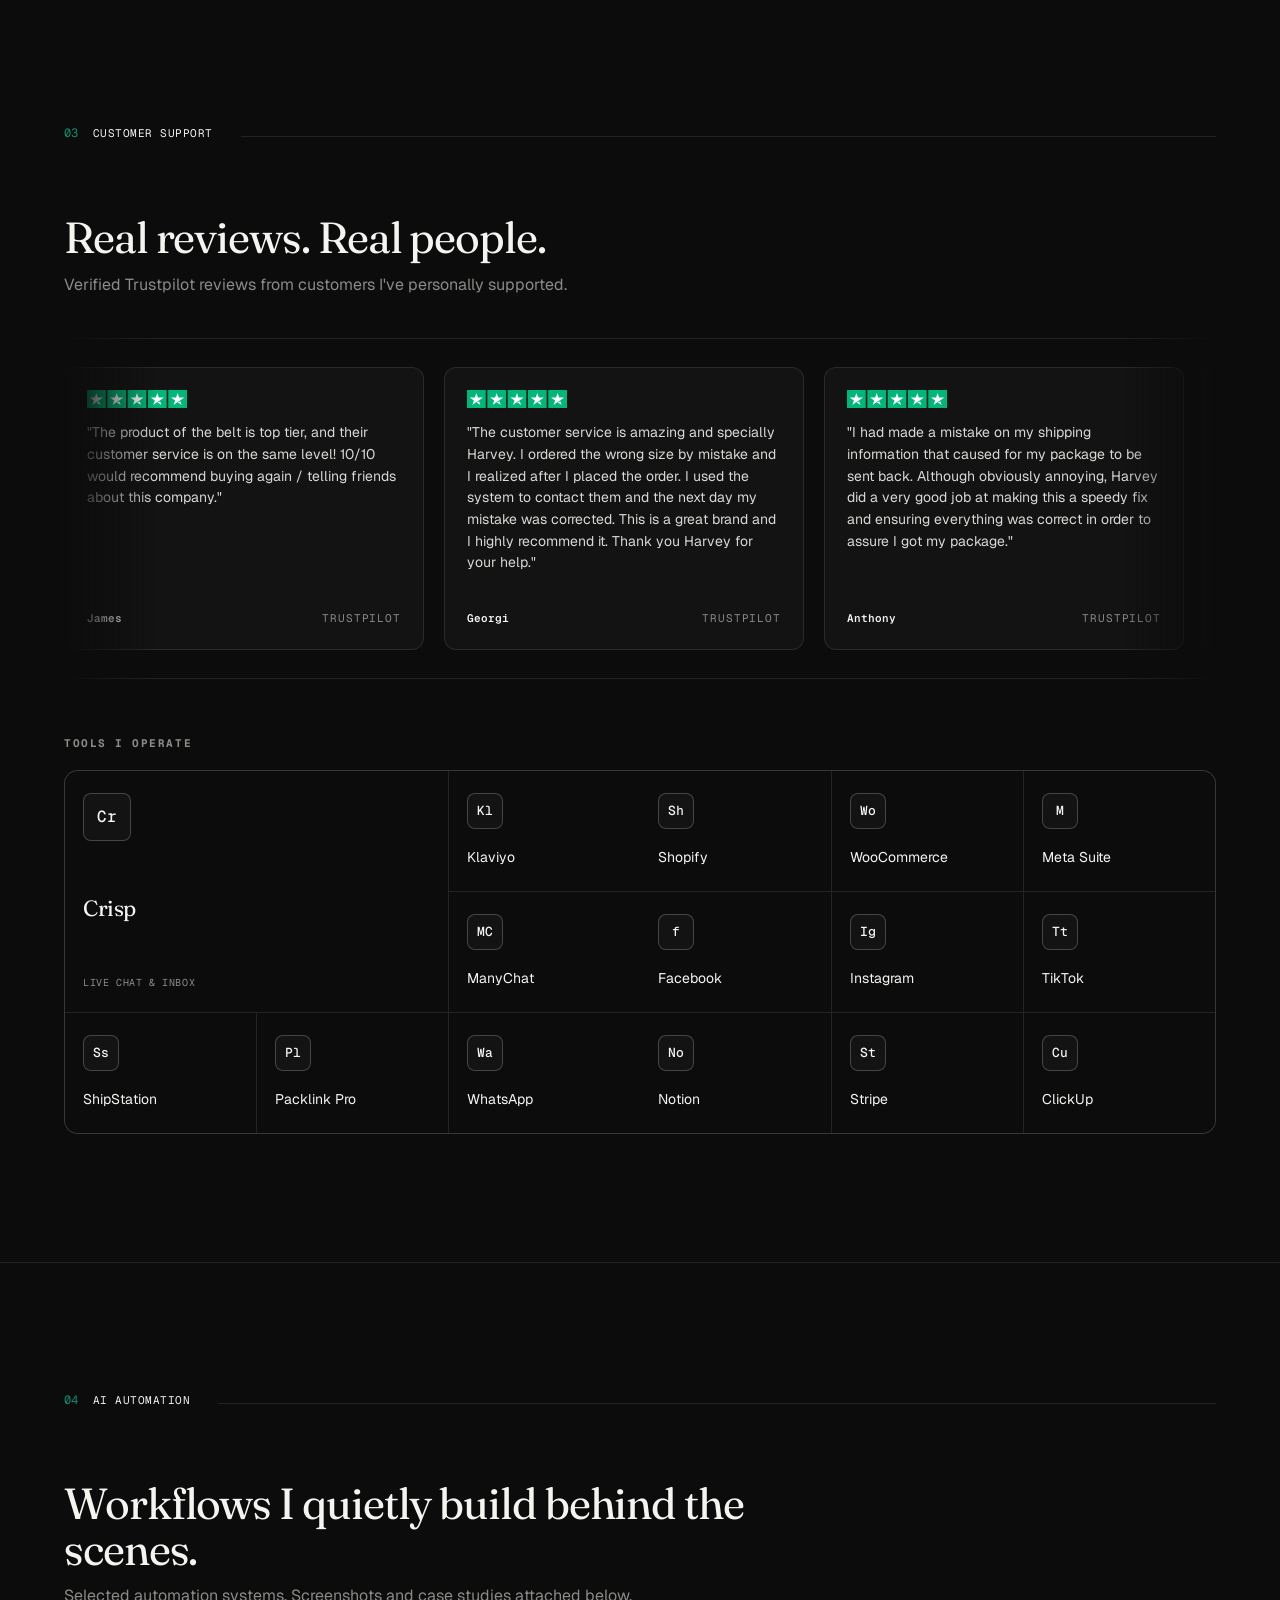
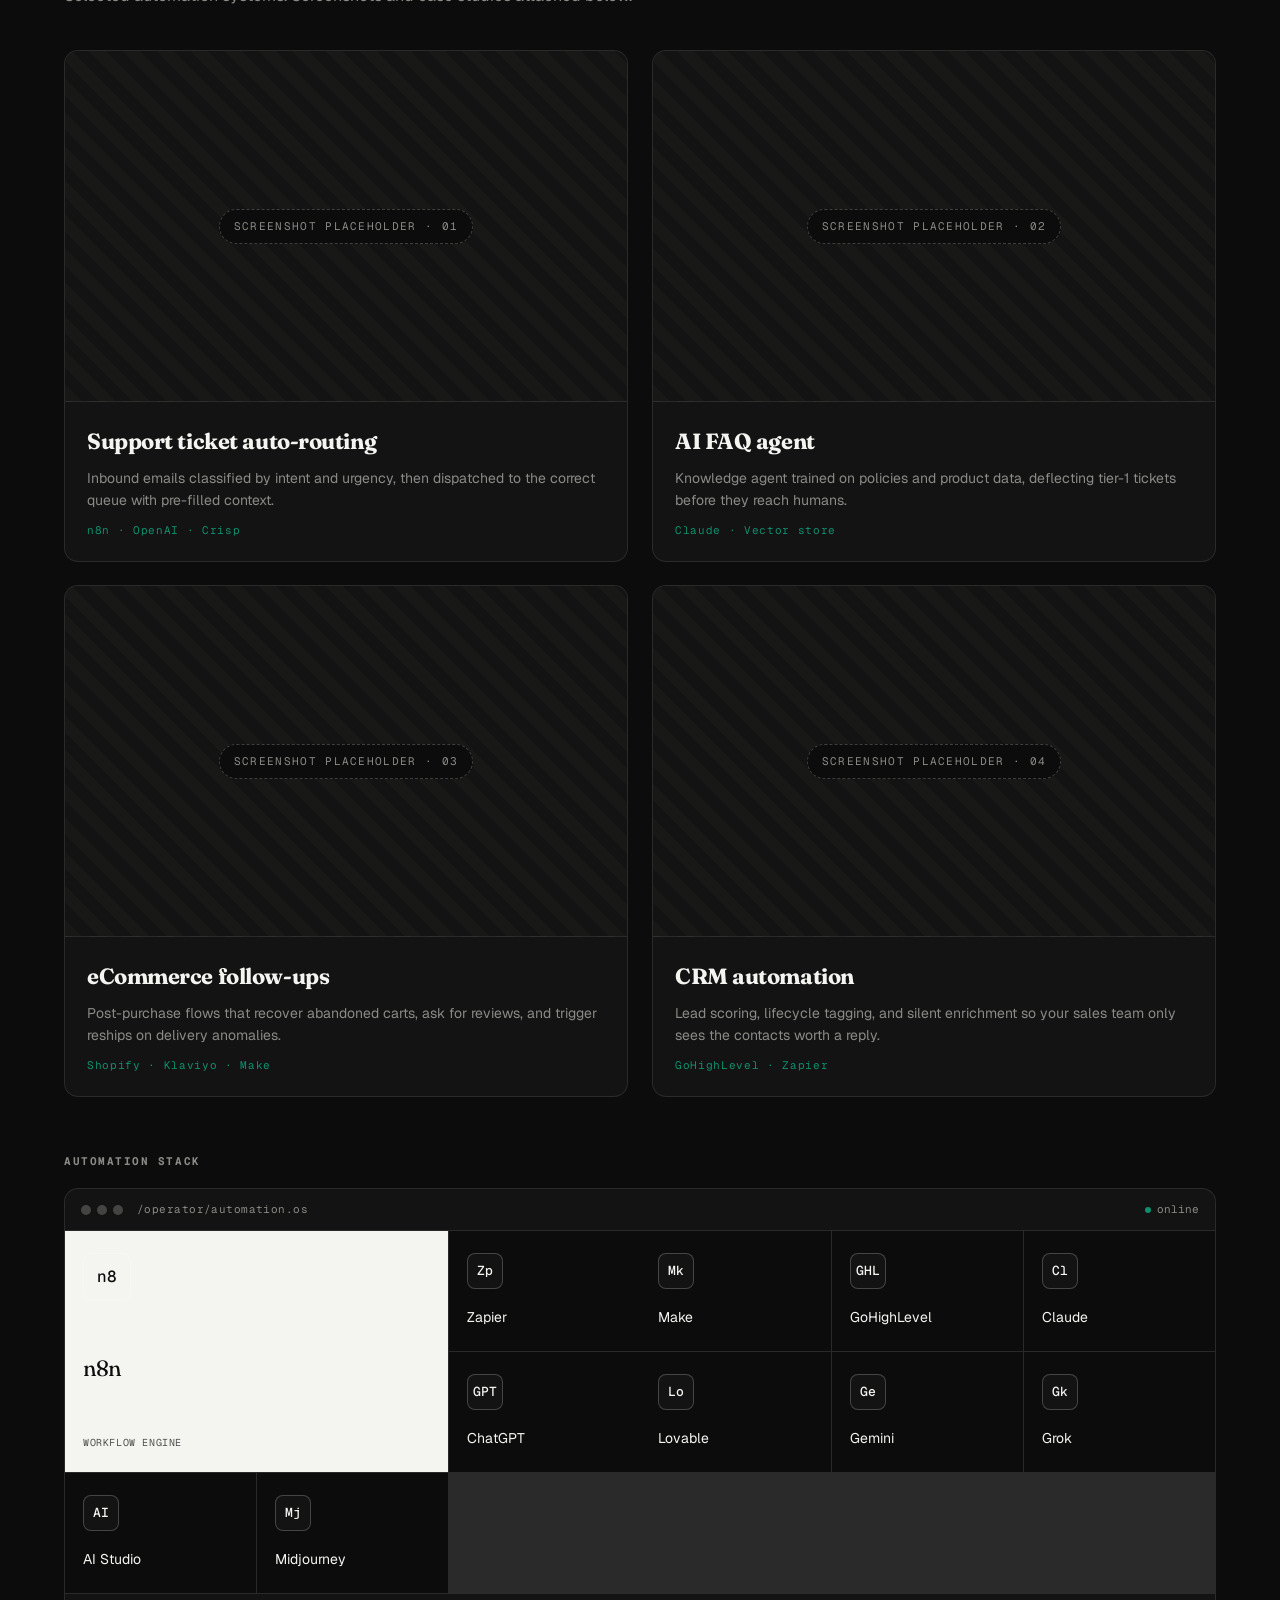
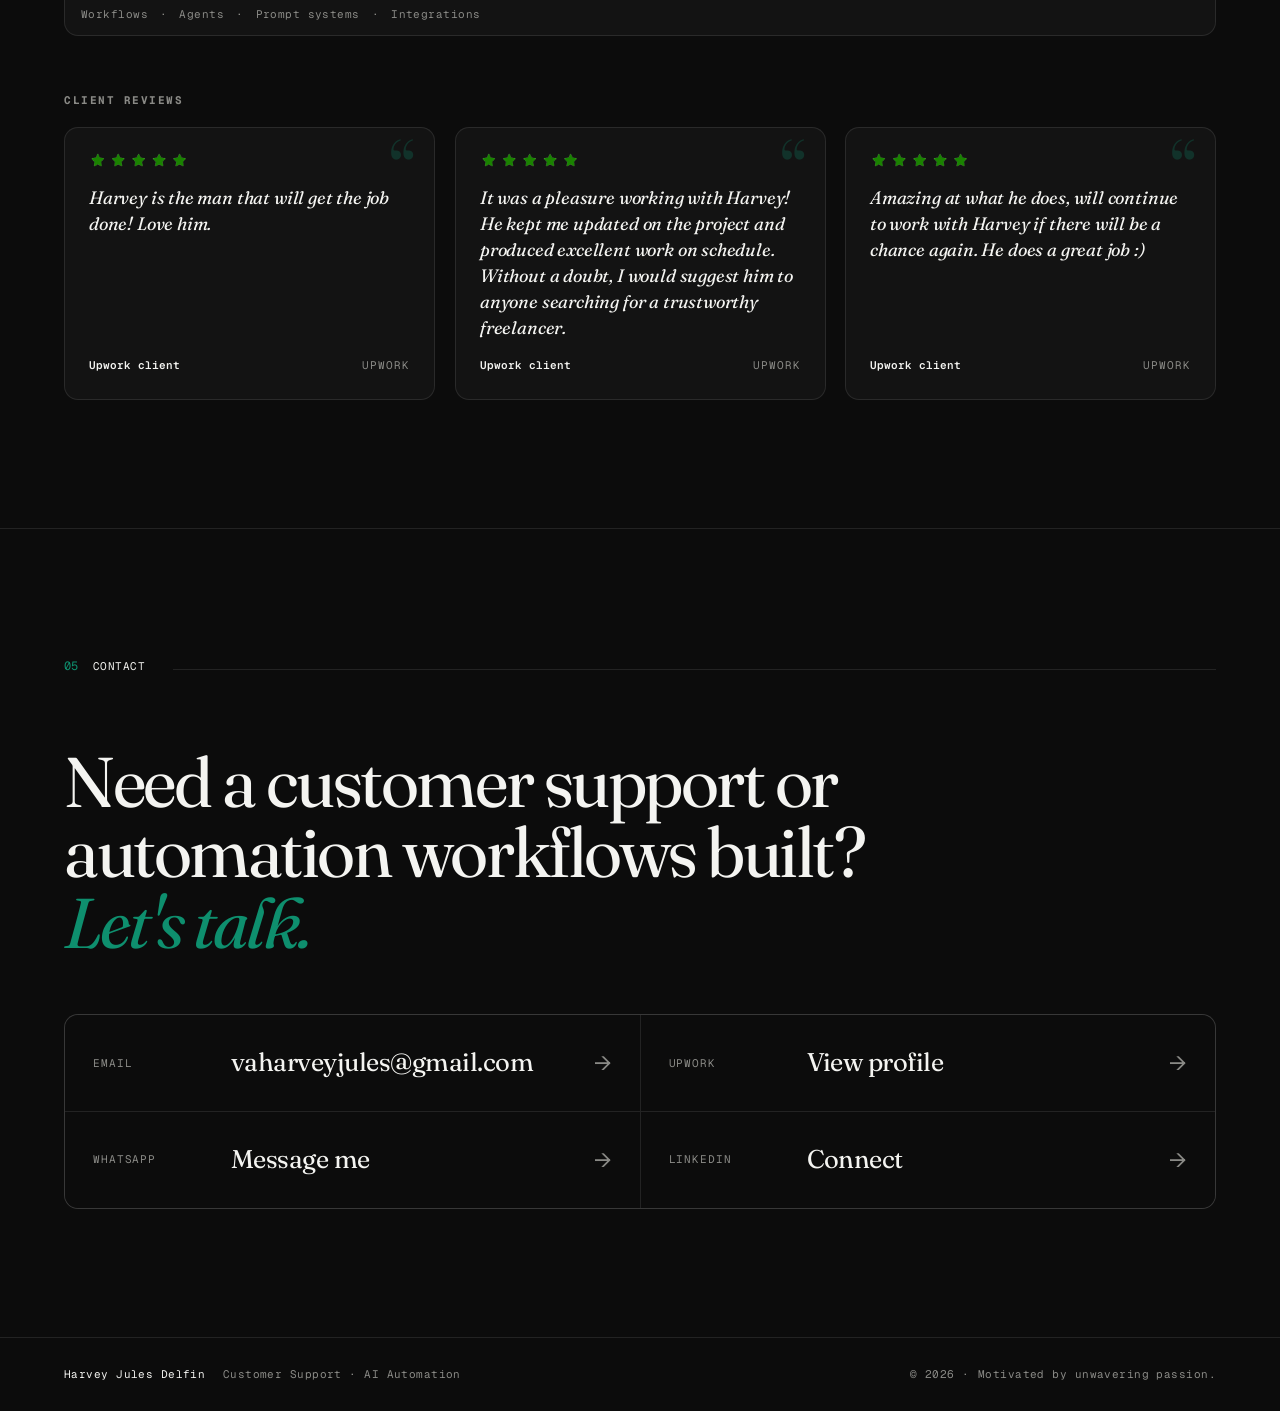
==== commit 0b088add: "Update index.html" ====
--- a/index.html
+++ b/index.html
@@ -391,17 +391,17 @@
       <div class="client-reviews">
         <article class="creview reveal">
           <img class="review__stars" src="stars-upwork.png" alt="5 out of 5 stars" />
-          <p class="creview__body">"Harvey is the man that will get the job done! Love him."</p>
+          <p class="creview__body"><i>Harvey is the man that will get the job done! Love him.</i></p>
           <footer class="review__foot"><span class="review__name">Upwork client</span><span class="review__src">Upwork</span></footer>
         </article>
         <article class="creview reveal">
           <img class="review__stars" src="stars-upwork.png" alt="5 out of 5 stars" />
-          <p class="creview__body">"It was a pleasure working with Harvey! He kept me updated on the project and produced excellent work on schedule. Without a doubt, I would suggest him to anyone searching for a trustworthy freelancer."</p>
+          <p class="creview__body"><i>It was a pleasure working with Harvey! He kept me updated on the project and produced excellent work on schedule. Without a doubt, I would suggest him to anyone searching for a trustworthy freelancer.</i></p>
           <footer class="review__foot"><span class="review__name">Upwork client</span><span class="review__src">Upwork</span></footer>
         </article>
         <article class="creview reveal">
           <img class="review__stars" src="stars-upwork.png" alt="5 out of 5 stars" />
-          <p class="creview__body">"Amazing at what he does, will continue to work with Harvey if there will be a chance again. He does a great job :)"</p>
+          <p class="creview__body"><i>Amazing at what he does, will continue to work with Harvey if there will be a chance again. He does a great job :)</i></p>
           <footer class="review__foot"><span class="review__name">Upwork client</span><span class="review__src">Upwork</span></footer>
         </article>
       </div>
